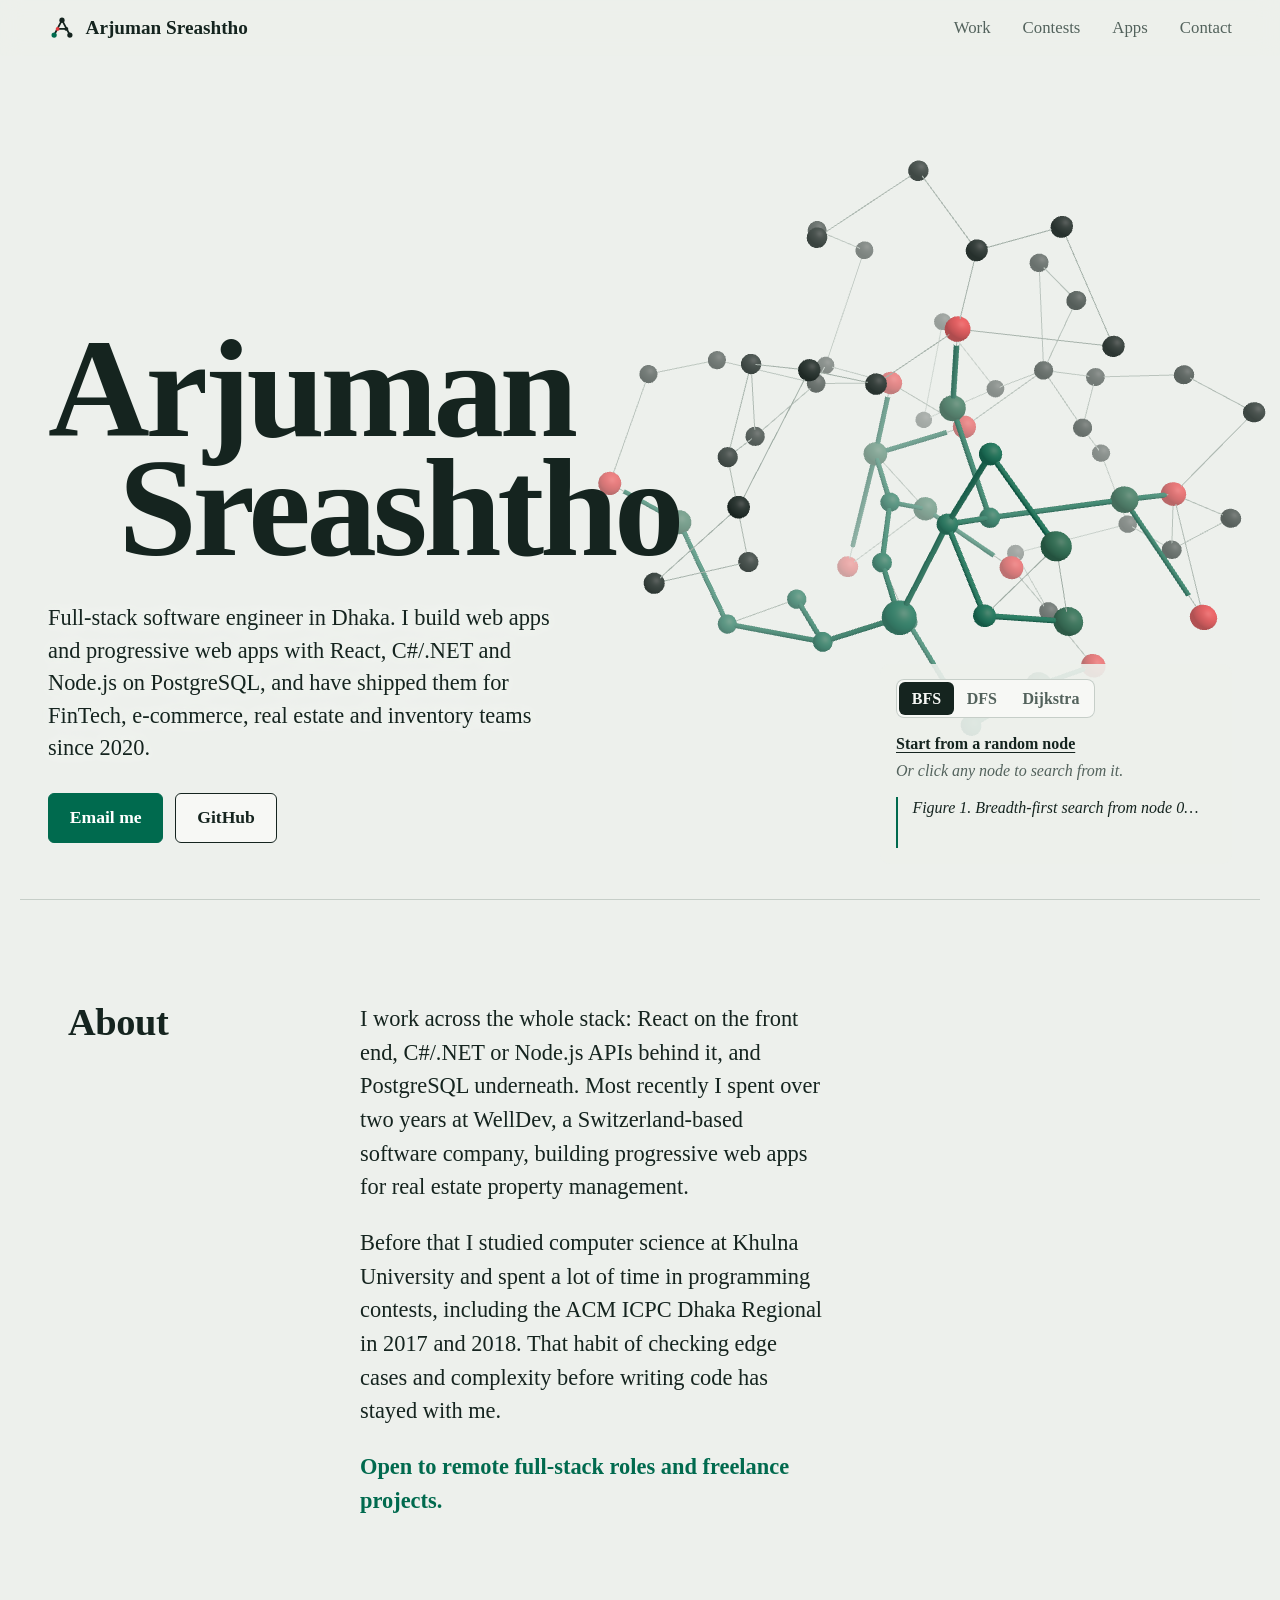
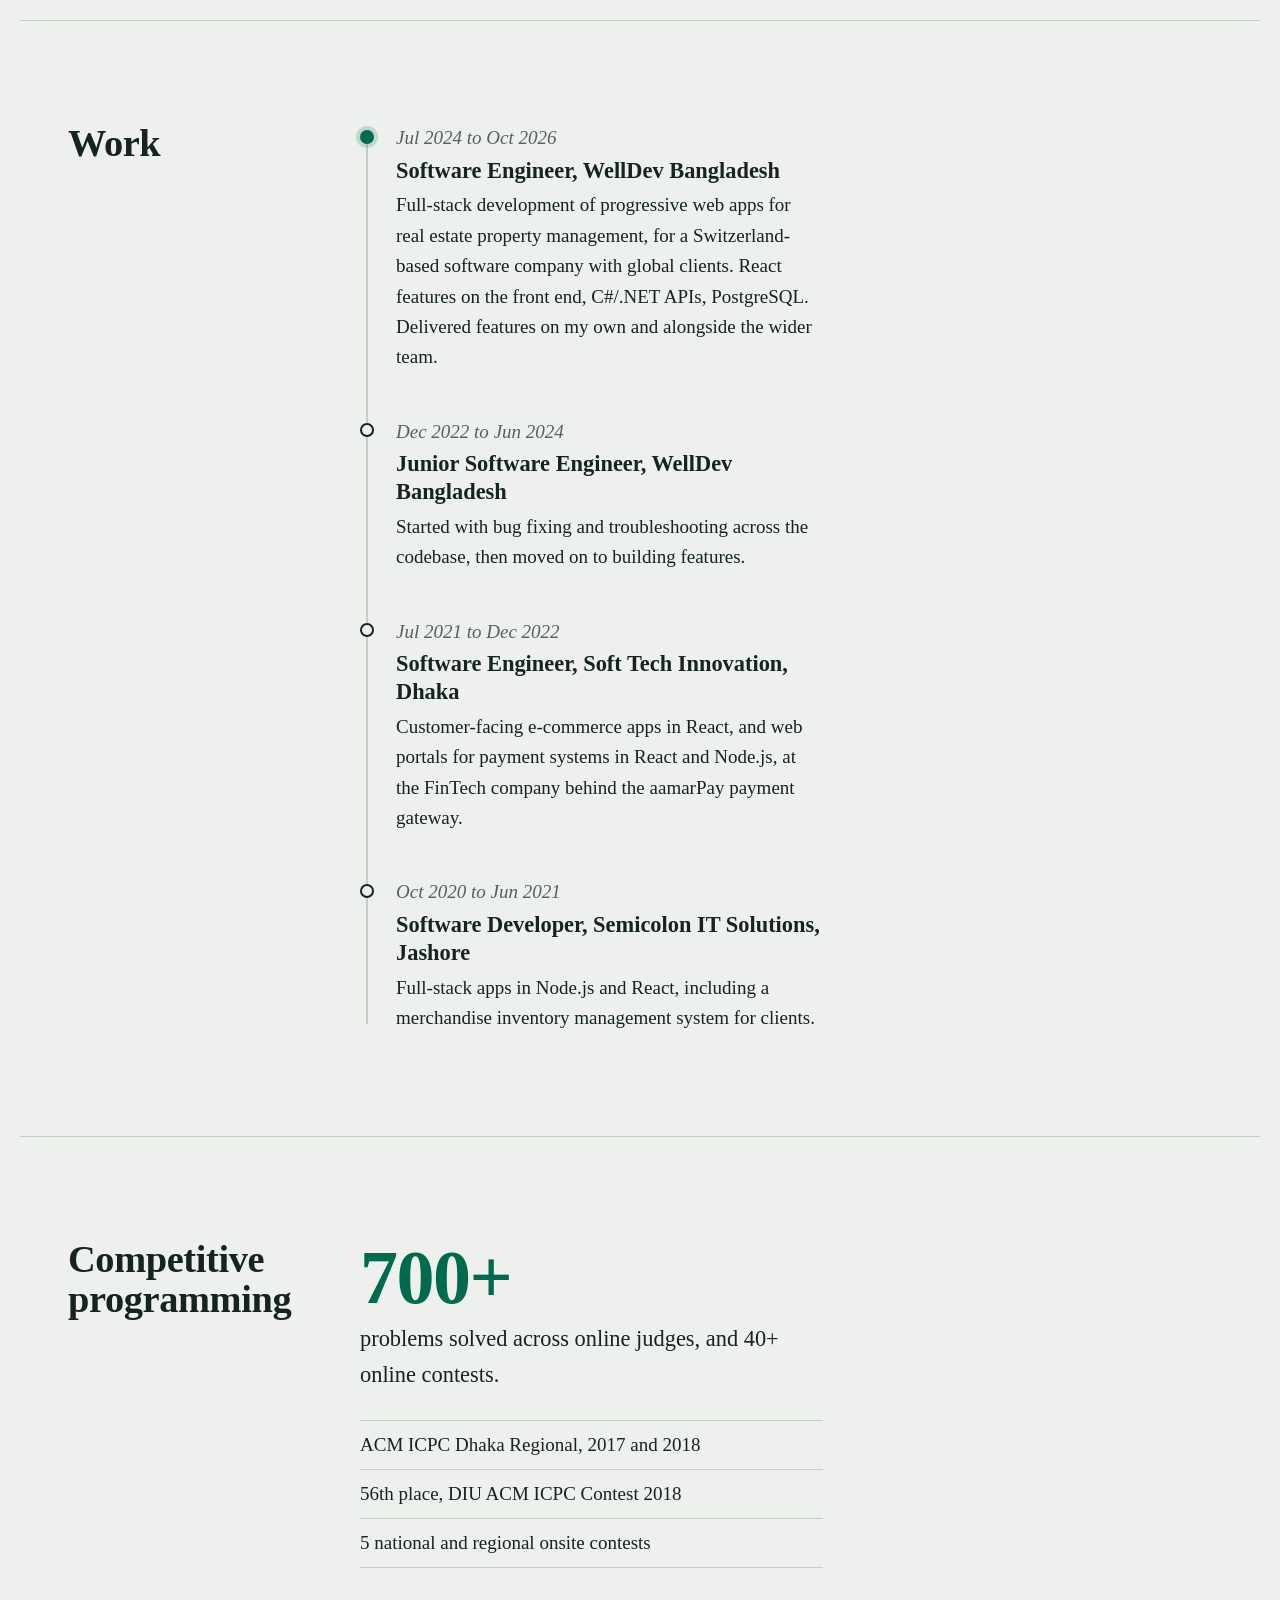
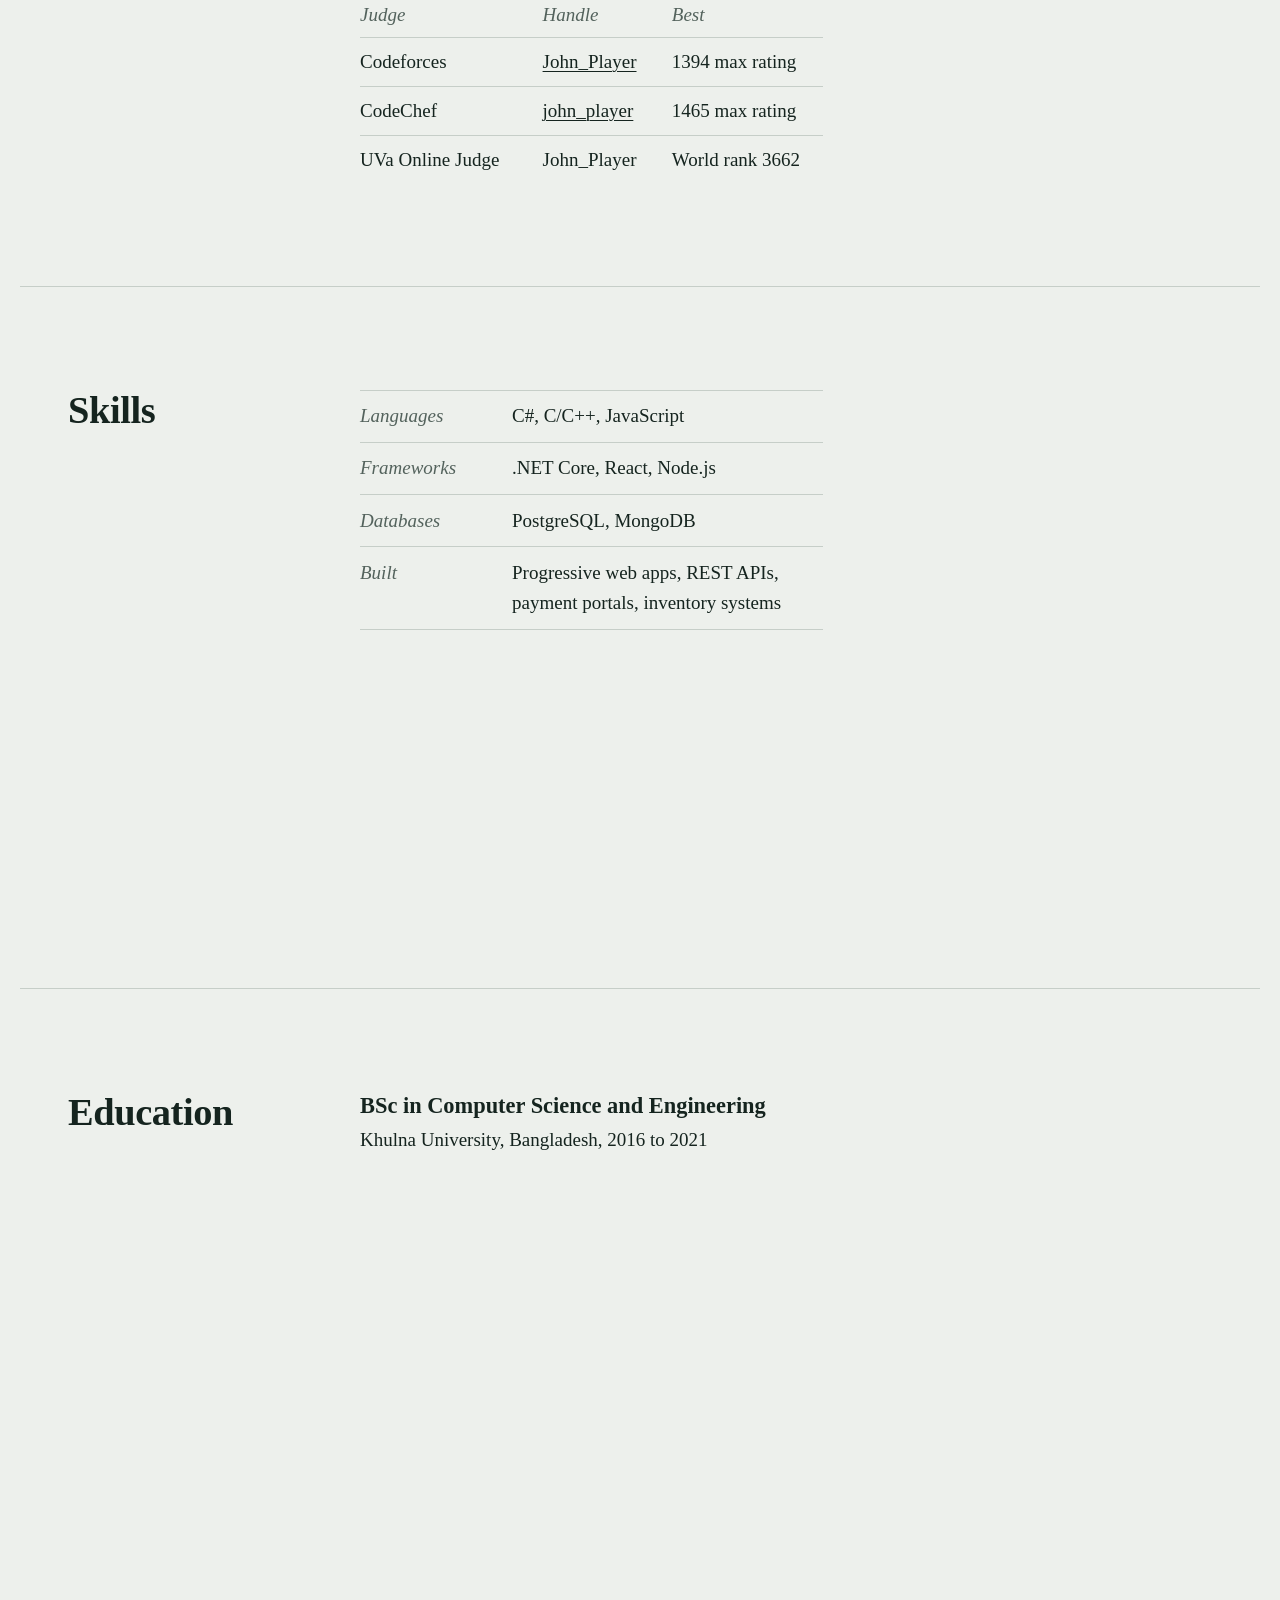
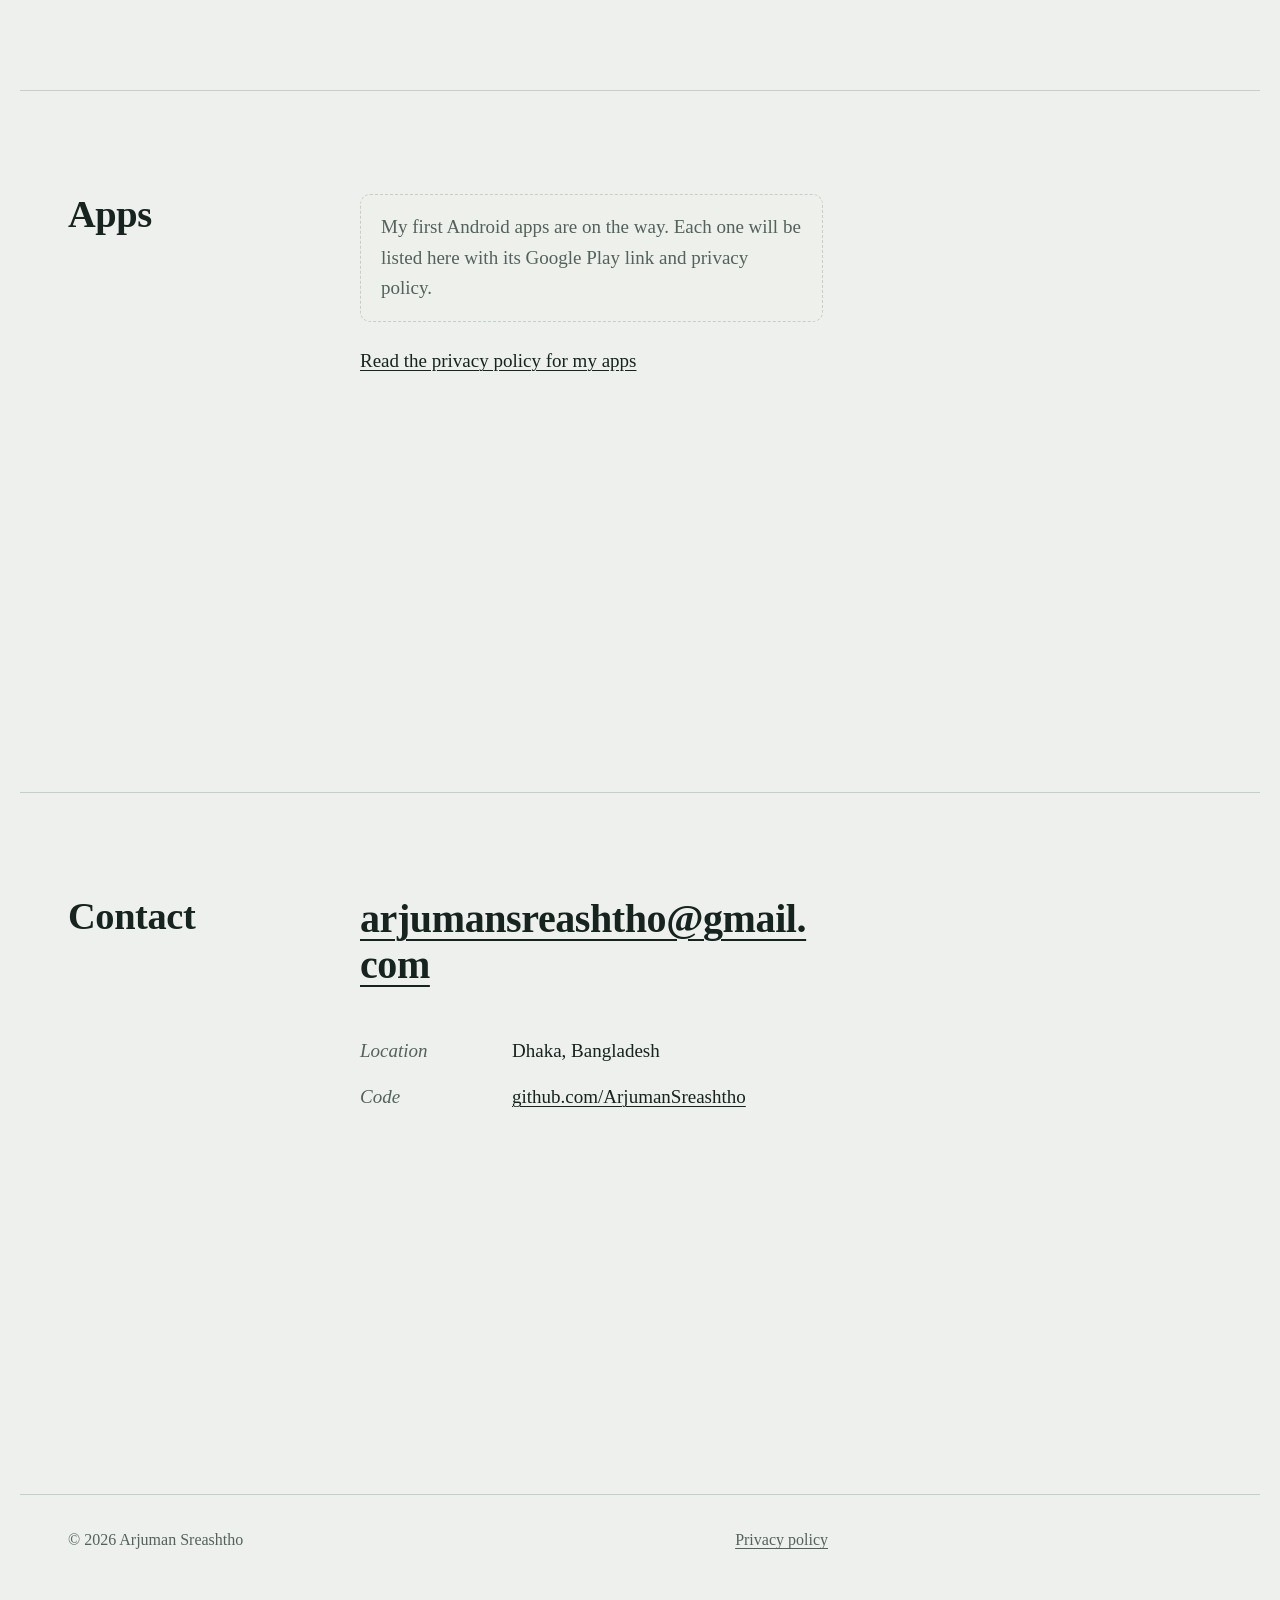
==== index.html @ b73fe661 "Add portfolio site" ====
<!doctype html>
<html lang="en">
<head>
  <meta charset="utf-8">
  <meta name="viewport" content="width=device-width, initial-scale=1">
  <title>Arjuman Sreashtho — Full-stack software engineer</title>
  <meta name="description" content="Arjuman Sreashtho is a full-stack software engineer in Dhaka, Bangladesh, building web apps and PWAs with React, C#/.NET, Node.js and PostgreSQL.">
  <meta name="author" content="Arjuman Sreashtho">
  <link rel="canonical" href="https://arjumansreashtho.github.io/">
  <!-- Google Search Console: paste your verification tag on the next line (or verify with DNS instead) -->
  <!-- <meta name="google-site-verification" content="PASTE_CODE_HERE"> -->

  <meta property="og:type" content="profile">
  <meta property="og:title" content="Arjuman Sreashtho — Full-stack software engineer">
  <meta property="og:description" content="React, C#/.NET, Node.js and PostgreSQL. Six years of web apps across FinTech, e-commerce and real estate.">
  <meta property="og:url" content="https://arjumansreashtho.github.io/">
  <meta property="og:image" content="https://arjumansreashtho.github.io/og-image.png">
  <meta name="twitter:card" content="summary_large_image">
  <meta name="theme-color" content="#edf0ec">

  <link rel="icon" href="favicon.svg" type="image/svg+xml">
  <link rel="stylesheet" href="style.css">

  <script type="application/ld+json">
  {
    "@context": "https://schema.org",
    "@type": "Person",
    "name": "Arjuman Sreashtho",
    "jobTitle": "Full-stack software engineer",
    "email": "mailto:arjumansreashtho@gmail.com",
    "address": { "@type": "PostalAddress", "addressLocality": "Dhaka", "addressCountry": "BD" },
    "alumniOf": "Khulna University",
    "url": "https://arjumansreashtho.github.io/",
    "sameAs": [
      "https://github.com/ArjumanSreashtho",
      "https://codeforces.com/profile/John_Player",
      "https://www.codechef.com/users/john_player"
    ]
  }
  </script>
</head>
<body data-figure="graph">
  <div class="stage" id="stage" aria-hidden="true"></div>
  <a class="skip" href="#main">Skip to content</a>

  <header class="nav">
    <a class="nav-mark" href="index.html" aria-label="Arjuman Sreashtho, home">
      <svg viewBox="0 0 32 32" width="28" height="28" aria-hidden="true"><use href="#mark"/></svg>
      <span>Arjuman Sreashtho</span>
    </a>
    <nav aria-label="Sections">
      <a href="#work">Work</a>
      <a href="#contests">Contests</a>
      <a href="#apps">Apps</a>
      <a href="#contact">Contact</a>
    </nav>
  </header>

  <main id="main">
    <section class="hero" aria-labelledby="name" data-figure="graph">
      <div class="hero-space" aria-hidden="true"></div>

      <div class="hero-text">
        <h1 id="name"><span>Arjuman</span> <span>Sreashtho</span></h1>
        <p class="lede">Full-stack software engineer in Dhaka. I build web apps and progressive web apps with React, C#/.NET and Node.js on PostgreSQL, and have shipped them for FinTech, e-commerce, real estate and inventory teams since 2020.</p>
        <p class="actions">
          <a class="btn btn-solid" href="mailto:arjumansreashtho@gmail.com">Email me</a>
          <a class="btn" href="https://github.com/ArjumanSreashtho" rel="me noopener" target="_blank">GitHub</a>
        </p>
      </div>

      <div class="graph-panel">
        <fieldset class="algo">
          <legend class="sr-only">Search algorithm</legend>
          <label><input type="radio" name="algo" value="bfs" checked><span>BFS</span></label>
          <label><input type="radio" name="algo" value="dfs"><span>DFS</span></label>
          <label><input type="radio" name="algo" value="dijkstra"><span>Dijkstra</span></label>
        </fieldset>
        <button type="button" class="link-btn" id="graph-random">Start from a random node</button>
        <p class="graph-hint">Or click any node to search from it.</p>
        <p class="graph-status" id="graph-status" aria-live="polite"></p>
      </div>
    </section>

    <section class="block" id="about" aria-labelledby="about-h" data-figure="stack">
      <h2 id="about-h">About</h2>
      <div class="block-body prose">
        <p>I work across the whole stack: React on the front end, C#/.NET or Node.js APIs behind it, and PostgreSQL underneath. Most recently I spent over two years at WellDev, a Switzerland-based software company, building progressive web apps for real estate property management.</p>
        <p>Before that I studied computer science at Khulna University and spent a lot of time in programming contests, including the ACM ICPC Dhaka Regional in 2017 and 2018. That habit of checking edge cases and complexity before writing code has stayed with me.</p>
        <p class="open">Open to remote full-stack roles and freelance projects.</p>
      </div>
    </section>

    <section class="block" id="work" aria-labelledby="work-h" data-figure="helix">
      <h2 id="work-h">Work</h2>
      <ol class="block-body timeline">
        <li class="current">
          <p class="when"><time datetime="2024-07">Jul 2024</time> to <time datetime="2026-10">Oct 2026</time></p>
          <h3>Software Engineer, WellDev Bangladesh</h3>
          <p>Full-stack development of progressive web apps for real estate property management, for a Switzerland-based software company with global clients. React features on the front end, C#/.NET APIs, PostgreSQL. Delivered features on my own and alongside the wider team.</p>
        </li>
        <li>
          <p class="when"><time datetime="2022-12">Dec 2022</time> to <time datetime="2024-06">Jun 2024</time></p>
          <h3>Junior Software Engineer, WellDev Bangladesh</h3>
          <p>Started with bug fixing and troubleshooting across the codebase, then moved on to building features.</p>
        </li>
        <li>
          <p class="when"><time datetime="2021-07">Jul 2021</time> to <time datetime="2022-12">Dec 2022</time></p>
          <h3>Software Engineer, Soft Tech Innovation, Dhaka</h3>
          <p>Customer-facing e-commerce apps in React, and web portals for payment systems in React and Node.js, at the FinTech company behind the aamarPay payment gateway.</p>
        </li>
        <li>
          <p class="when"><time datetime="2020-10">Oct 2020</time> to <time datetime="2021-06">Jun 2021</time></p>
          <h3>Software Developer, Semicolon IT Solutions, Jashore</h3>
          <p>Full-stack apps in Node.js and React, including a merchandise inventory management system for clients.</p>
        </li>
      </ol>
    </section>

    <section class="block" id="contests" aria-labelledby="contests-h" data-figure="sphere">
      <h2 id="contests-h">Competitive programming</h2>
      <div class="block-body">
        <p class="big-line"><strong data-count>700+</strong> problems solved across online judges, and 40+ online contests.</p>
        <ul class="facts">
          <li>ACM ICPC Dhaka Regional, 2017 and 2018</li>
          <li>56th place, DIU ACM ICPC Contest 2018</li>
          <li>5 national and regional onsite contests</li>
        </ul>
        <table class="judges">
          <caption class="sr-only">Online judge profiles</caption>
          <thead><tr><th scope="col">Judge</th><th scope="col">Handle</th><th scope="col">Best</th></tr></thead>
          <tbody>
            <tr><td>Codeforces</td><td><a href="https://codeforces.com/profile/John_Player" target="_blank" rel="noopener">John_Player</a></td><td>1394 max rating</td></tr>
            <tr><td>CodeChef</td><td><a href="https://www.codechef.com/users/john_player" target="_blank" rel="noopener">john_player</a></td><td>1465 max rating</td></tr>
            <tr><td>UVa Online Judge</td><td>John_Player</td><td>World rank 3662</td></tr>
          </tbody>
        </table>
      </div>
    </section>

    <section class="block" id="skills" aria-labelledby="skills-h" data-figure="clusters">
      <h2 id="skills-h">Skills</h2>
      <dl class="block-body skills">
        <div><dt>Languages</dt><dd>C#, C/C++, JavaScript</dd></div>
        <div><dt>Frameworks</dt><dd>.NET Core, React, Node.js</dd></div>
        <div><dt>Databases</dt><dd>PostgreSQL, MongoDB</dd></div>
        <div><dt>Built</dt><dd>Progressive web apps, REST APIs, payment portals, inventory systems</dd></div>
      </dl>
    </section>

    <section class="block" id="education" aria-labelledby="education-h" data-figure="tree">
      <h2 id="education-h">Education</h2>
      <div class="block-body">
        <h3>BSc in Computer Science and Engineering</h3>
        <p>Khulna University, Bangladesh, 2016 to 2021</p>
      </div>
    </section>

    <section class="block" id="apps" aria-labelledby="apps-h" data-figure="graph">
      <h2 id="apps-h">Apps</h2>
      <div class="block-body">
        <ul class="apps">
          <!--
            Add one <li> per published app. Copy this block, fill it in, and remove the "empty" item below.
          <li class="app">
            <img src="assets/img/my-app-icon.png" alt="" width="64" height="64">
            <div>
              <h3>App name</h3>
              <p>One sentence about what the app does.</p>
              <p class="app-links">
                <a href="https://play.google.com/store/apps/details?id=com.example.app">Get it on Google Play</a>
                <a href="privacy.html">Privacy policy</a>
              </p>
            </div>
          </li>
          -->
          <li class="app-empty">
            <p>My first Android apps are on the way. Each one will be listed here with its Google Play link and privacy policy.</p>
          </li>
        </ul>
        <p><a href="privacy.html">Read the privacy policy for my apps</a></p>
      </div>
    </section>

    <section class="block contact" id="contact" aria-labelledby="contact-h" data-figure="graph">
      <h2 id="contact-h">Contact</h2>
      <div class="block-body">
        <p class="contact-mail"><a href="mailto:arjumansreashtho@gmail.com">arjumansreashtho@gmail.com</a></p>
        <dl class="contact-list">
          <div><dt>Location</dt><dd>Dhaka, Bangladesh</dd></div>
          <div><dt>Code</dt><dd><a href="https://github.com/ArjumanSreashtho" rel="me noopener" target="_blank">github.com/ArjumanSreashtho</a></dd></div>
        </dl>
      </div>
    </section>
  </main>

  <footer class="foot">
    <p>&copy; 2026 Arjuman Sreashtho</p>
    <p><a href="privacy.html">Privacy policy</a></p>
  </footer>

  <svg width="0" height="0" style="position:absolute" aria-hidden="true">
    <symbol id="mark" viewBox="0 0 32 32">
      <path d="M7 24 L16 7 L25 24 M11 17 H21" fill="none" stroke="currentColor" stroke-width="2"/>
      <circle cx="7" cy="24" r="3" fill="#006a4e"/><circle cx="16" cy="7" r="3" fill="currentColor"/>
      <circle cx="25" cy="24" r="3" fill="currentColor"/><circle cx="11" cy="17" r="2.2" fill="#e03a3e"/>
      <circle cx="21" cy="17" r="2.2" fill="currentColor"/>
    </symbol>
  </svg>
  <script type="module" src="graph.js"></script>
</body>
</html>
---- style.css ----
/* Times New Roman where it's installed (Windows, macOS, iOS);
   Tinos, its metric-compatible twin, everywhere else (Android, Linux). */
@font-face { font-family: "Times Web"; font-weight: 400; font-style: normal; font-display: swap;
  src: local("Times New Roman"), local("TimesNewRomanPSMT"), url("tinos-latin-400-normal.woff2") format("woff2"); }
@font-face { font-family: "Times Web"; font-weight: 400; font-style: italic; font-display: swap;
  src: local("Times New Roman Italic"), local("TimesNewRomanPS-ItalicMT"), url("tinos-latin-400-italic.woff2") format("woff2"); }
@font-face { font-family: "Times Web"; font-weight: 700; font-style: normal; font-display: swap;
  src: local("Times New Roman Bold"), local("TimesNewRomanPS-BoldMT"), url("tinos-latin-700-normal.woff2") format("woff2"); }
@font-face { font-family: "Times Web"; font-weight: 700; font-style: italic; font-display: swap;
  src: local("Times New Roman Bold Italic"), local("TimesNewRomanPS-BoldItalicMT"), url("tinos-latin-700-italic.woff2") format("woff2"); }

:root {
  --fog: #edf0ec;
  --paper: #f7f8f5;
  --ink: #15241f;
  --muted: #53625c;
  --line: #c6cec8;
  --green: #006a4e;
  --red: #e03a3e;

  --serif: "Times New Roman", "Times Web", Times, "Liberation Serif", serif;
  --step--1: 1rem;
  --step-0: 1.1875rem;
  --step-1: 1.4rem;
  --step-2: clamp(1.9rem, 3vw, 2.4rem);
  --step-3: clamp(3rem, 6vw, 4.75rem);
  --gutter: clamp(1.25rem, 4vw, 3rem);
  --max: 1240px;
}

*, *::before, *::after { box-sizing: border-box; }
html { scroll-behavior: smooth; -webkit-text-size-adjust: 100%; }
@media (prefers-reduced-motion: reduce) { html { scroll-behavior: auto; } }

body {
  margin: 0;
  background: var(--fog);
  color: var(--ink);
  font-family: var(--serif);
  font-size: var(--step-0);
  line-height: 1.6;
  font-kerning: normal;
  font-variant-ligatures: common-ligatures;
  text-rendering: optimizeLegibility;
  -webkit-font-smoothing: antialiased;
}
body.over-node { cursor: pointer; }

h1, h2, h3 { margin: 0; font-weight: 700; }
p { margin: 0 0 1em; }
a { color: inherit; text-decoration-thickness: 1px; text-underline-offset: 0.18em; }
a:hover { color: var(--green); }
:focus-visible { outline: 2px solid var(--green); outline-offset: 3px; border-radius: 2px; }

.sr-only {
  position: absolute; width: 1px; height: 1px; padding: 0; margin: -1px;
  overflow: hidden; clip: rect(0 0 0 0); white-space: nowrap; border: 0;
}
.skip {
  position: absolute; left: 1rem; top: -3rem; z-index: 20;
  background: var(--ink); color: var(--paper); padding: 0.5rem 0.9rem; border-radius: 6px;
}
.skip:focus { top: 1rem; }

/* ---------- the 3D stage behind everything ---------- */
.stage { position: fixed; inset: 0; z-index: 0; pointer-events: none; }
.stage canvas { display: block; width: 100%; height: 100%; }
.stage-labels { position: absolute; inset: 0; opacity: var(--label-opacity, 1); }
.stage-label {
  position: absolute; left: 0; top: 0;
  font-style: italic; font-size: 1.1rem; white-space: nowrap;
  padding: 0.1rem 0.55rem; border-radius: 4px;
  background: color-mix(in srgb, var(--fog) 86%, transparent);
  opacity: 0; will-change: transform, opacity;
}
.stage-label.big {
  font-style: normal; font-weight: 700; font-size: clamp(3rem, 5vw, 4.5rem);
  letter-spacing: -0.02em; color: var(--green); background: none; padding: 0;
}
.no-webgl .stage, .no-webgl .hero-space, .no-webgl .algo, .no-webgl .graph-hint, .no-webgl #graph-random { display: none; }

main, .foot, .nav { position: relative; z-index: 1; }

/* ---------- nav ---------- */
.nav {
  position: sticky; top: 0; z-index: 10;
  display: flex; align-items: center; justify-content: space-between; gap: 1rem;
  padding: 0.8rem var(--gutter);
  background: color-mix(in srgb, var(--fog) 80%, transparent);
  backdrop-filter: blur(10px);
  -webkit-backdrop-filter: blur(10px);
}
.nav-mark { display: inline-flex; align-items: center; gap: 0.6rem; text-decoration: none; font-weight: 700; font-size: 1.2rem; }
.nav nav { display: flex; gap: clamp(0.9rem, 2.5vw, 2rem); }
.nav nav a { text-decoration: none; color: var(--muted); font-size: 1.05rem; }
.nav nav a:hover { color: var(--ink); }

/* ---------- hero ---------- */
.hero {
  min-height: calc(100svh - 3.6rem);
  max-height: 1000px;
  padding: 0 var(--gutter) clamp(2rem, 5vw, 3.5rem);
  display: flex; align-items: flex-end;
}
.hero-space { display: none; }
.hero-text { max-width: 48rem; pointer-events: none; }
.hero-text a { pointer-events: auto; }

h1 {
  font-size: clamp(4rem, 11vw, 10rem);
  line-height: 0.84;
  letter-spacing: -0.03em;
  margin-bottom: clamp(1.4rem, 3vw, 2.2rem);
}
h1 span { display: block; }
h1 span + span { padding-left: 0.5em; }

.lede {
  max-width: 33rem;
  font-size: var(--step-1);
  line-height: 1.45;
  text-shadow: 0 0 18px var(--fog), 0 0 6px var(--fog), 0 0 2px var(--fog);
}
.actions { display: flex; flex-wrap: wrap; gap: 0.75rem; margin: 1.75rem 0 0; }

.btn {
  display: inline-flex; align-items: center;
  padding: 0.6rem 1.3rem 0.65rem;
  border: 1.5px solid var(--ink);
  border-radius: 6px;
  font-size: 1.1rem; font-weight: 700;
  text-decoration: none;
  background: var(--paper);
  transition: background-color 0.15s, color 0.15s, border-color 0.15s;
}
.btn:hover { background: var(--ink); color: var(--paper); }
.btn-solid { background: var(--green); border-color: var(--green); color: #fff; }
.btn-solid:hover { background: var(--ink); border-color: var(--ink); color: #fff; }

/* the figure caption + search controls */
.graph-panel {
  position: fixed; z-index: 5;
  right: var(--gutter); bottom: clamp(1.25rem, 3vw, 2.25rem);
  width: min(22rem, 30vw);
  padding: 0.9rem 1rem 1rem;
  border-radius: 10px;
  background: color-mix(in srgb, var(--fog) 90%, transparent);
  font-size: var(--step--1);
  color: var(--muted);
}
.algo {
  display: inline-flex; margin: 0 0 0.8rem; padding: 3px; border: 0;
  background: var(--paper); border-radius: 8px; box-shadow: inset 0 0 0 1px var(--line);
}
.algo label { position: relative; cursor: pointer; }
.algo input { position: absolute; opacity: 0; inset: 0; cursor: pointer; }
.algo span { display: block; padding: 0.25rem 0.8rem; border-radius: 6px; font-weight: 700; color: var(--muted); }
.algo input:checked + span { background: var(--ink); color: var(--paper); }
.algo input:focus-visible + span { outline: 2px solid var(--green); outline-offset: 1px; }

.link-btn {
  font: inherit; font-weight: 700; color: var(--ink);
  background: none; border: 0; padding: 0; cursor: pointer;
  text-decoration: underline; text-decoration-thickness: 1px; text-underline-offset: 0.18em;
}
.link-btn:hover { color: var(--green); }
.graph-hint { margin: 0.1rem 0 0.8rem; font-style: italic; }
.graph-status {
  margin: 0; min-height: 3.2em; color: var(--ink); font-style: italic; line-height: 1.4;
  padding-left: 0.9rem; border-left: 2px solid var(--green);
}
body:not([data-figure="graph"]) .graph-panel .algo,
body:not([data-figure="graph"]) .graph-panel #graph-random,
body:not([data-figure="graph"]) .graph-panel .graph-hint { display: none; }

/* ---------- sections: text on the left, figure on the right ---------- */
.block {
  display: grid;
  grid-template-columns: repeat(12, minmax(0, 1fr));
  column-gap: 1.5rem;
  max-width: var(--max);
  margin: 0 auto;
  padding: clamp(3.5rem, 8vw, 6.5rem) var(--gutter);
}
.block + .block, .hero + .block { border-top: 1px solid var(--line); }
.block > h2 {
  grid-column: 1 / span 3;
  align-self: start;
  position: sticky; top: 5rem;
  font-size: var(--step-2);
  line-height: 1.05;
  letter-spacing: -0.01em;
  padding-right: 1rem;
}
.block-body { grid-column: 4 / span 5; margin: 0; padding: 0; }
.block-body > :last-child { margin-bottom: 0; }
.prose p { font-size: var(--step-1); line-height: 1.5; }
.open { color: var(--green); font-weight: 700; }
h3 { font-size: var(--step-1); line-height: 1.25; margin-bottom: 0.35rem; }

.timeline { list-style: none; position: relative; }
.timeline::before { content: ""; position: absolute; left: 6px; top: 0.6rem; bottom: 0.6rem; width: 2px; background: var(--line); }
.timeline li { position: relative; padding-left: 2.25rem; padding-bottom: 2.75rem; }
.timeline li:last-child { padding-bottom: 0; }
.timeline li::before {
  content: ""; position: absolute; left: 0; top: 0.4rem;
  width: 14px; height: 14px; border-radius: 50%;
  background: var(--fog); box-shadow: inset 0 0 0 2px var(--ink);
}
.timeline li.current::before { background: var(--green); box-shadow: 0 0 0 4px color-mix(in srgb, var(--green) 18%, transparent); }
.when { font-style: italic; color: var(--muted); margin-bottom: 0.2rem; font-variant-numeric: lining-nums; }
.timeline li > p:last-child { margin: 0; }

.big-line { font-size: var(--step-1); max-width: 28rem; }
.big-line strong {
  display: block; font-size: var(--step-3); line-height: 1; letter-spacing: -0.02em;
  color: var(--green); margin-bottom: 0.35rem; font-variant-numeric: lining-nums tabular-nums;
}
.facts { padding: 0; margin: 1.75rem 0 2rem; list-style: none; }
.facts li { padding: 0.55rem 0; border-bottom: 1px solid var(--line); }
.facts li:first-child { border-top: 1px solid var(--line); }

.judges { width: 100%; border-collapse: collapse; font-variant-numeric: lining-nums tabular-nums; }
.judges th { text-align: left; font-style: italic; font-weight: 400; color: var(--muted); padding: 0 1rem 0.4rem 0; }
.judges td { padding: 0.55rem 1rem 0.55rem 0; border-top: 1px solid var(--line); }
.judges td:last-child, .judges th:last-child { padding-right: 0; }

.skills div { display: grid; grid-template-columns: 8.5rem 1fr; gap: 1rem; padding: 0.65rem 0; border-bottom: 1px solid var(--line); }
.skills div:first-child { border-top: 1px solid var(--line); }
.skills dt { color: var(--muted); font-style: italic; }
.skills dd { margin: 0; }

.apps { list-style: none; padding: 0; margin: 0 0 1.5rem; display: grid; gap: 1rem; }
.app { display: flex; gap: 1rem; align-items: flex-start; padding: 1.1rem; background: var(--paper); border-radius: 10px; }
.app img { border-radius: 14px; flex: none; }
.app-links { display: flex; flex-wrap: wrap; gap: 1rem; margin: 0; font-weight: 700; }
.app-empty { padding: 1.1rem 1.25rem; border: 1.5px dashed var(--line); border-radius: 10px; color: var(--muted); background: color-mix(in srgb, var(--fog) 85%, transparent); }
.app-empty p { margin: 0; }

.contact-mail { font-size: clamp(1.5rem, 3.4vw, 2.5rem); font-weight: 700; letter-spacing: -0.01em; overflow-wrap: anywhere; line-height: 1.15; }
.contact-mail a { text-decoration-thickness: 2px; }
.contact-list div { display: grid; grid-template-columns: 8.5rem 1fr; gap: 1rem; padding: 0.5rem 0; }
.contact-list dt { color: var(--muted); font-style: italic; }
.contact-list dd { margin: 0; overflow-wrap: anywhere; }

.foot {
  display: flex; justify-content: space-between; gap: 1rem; flex-wrap: wrap;
  max-width: var(--max); margin: 0 auto;
  padding: 2rem var(--gutter) 3rem;
  border-top: 1px solid var(--line);
  font-size: var(--step--1); color: var(--muted);
}
.foot p { margin: 0; }

/* ---------- privacy page ---------- */
.doc { max-width: 42rem; margin: 0 auto; padding: clamp(2.5rem, 6vw, 4.5rem) var(--gutter) 4rem; }
.doc h1 { font-size: clamp(2.8rem, 8vw, 5rem); line-height: 0.95; }
.doc h2 { font-size: var(--step-1); margin: 2.25rem 0 0.5rem; }
.doc .updated { color: var(--muted); font-style: italic; }
.doc ul { padding-left: 1.2rem; }
.doc li { margin-bottom: 0.4rem; }

/* ---------- responsive ---------- */
@media (min-width: 961px) {
  /* give each figure room to be seen while you read its section */
  .block { min-height: 78svh; }
  .foot { padding-right: calc(var(--gutter) + 24rem); }
}
@media (max-width: 1180px) {
  .block-body { grid-column: 4 / span 6; }
}
@media (max-width: 960px) {
  .hero { flex-direction: column; align-items: stretch; justify-content: flex-end; min-height: 0; max-height: none; }
  .hero-space { display: block; height: 52svh; min-height: 300px; }
  .graph-panel { position: static; width: auto; max-width: 26rem; margin: 2rem 0 0; padding: 0; background: none; }
  .block > h2 { grid-column: 1 / -1; position: static; margin-bottom: 1.5rem; }
  .block-body { grid-column: 1 / -1; max-width: 40rem; }
}
@media (max-width: 640px) {
  .nav nav { gap: 0.9rem; }
  .nav-mark span { display: none; }
  .skills div, .contact-list div { grid-template-columns: 1fr; gap: 0.1rem; }
}
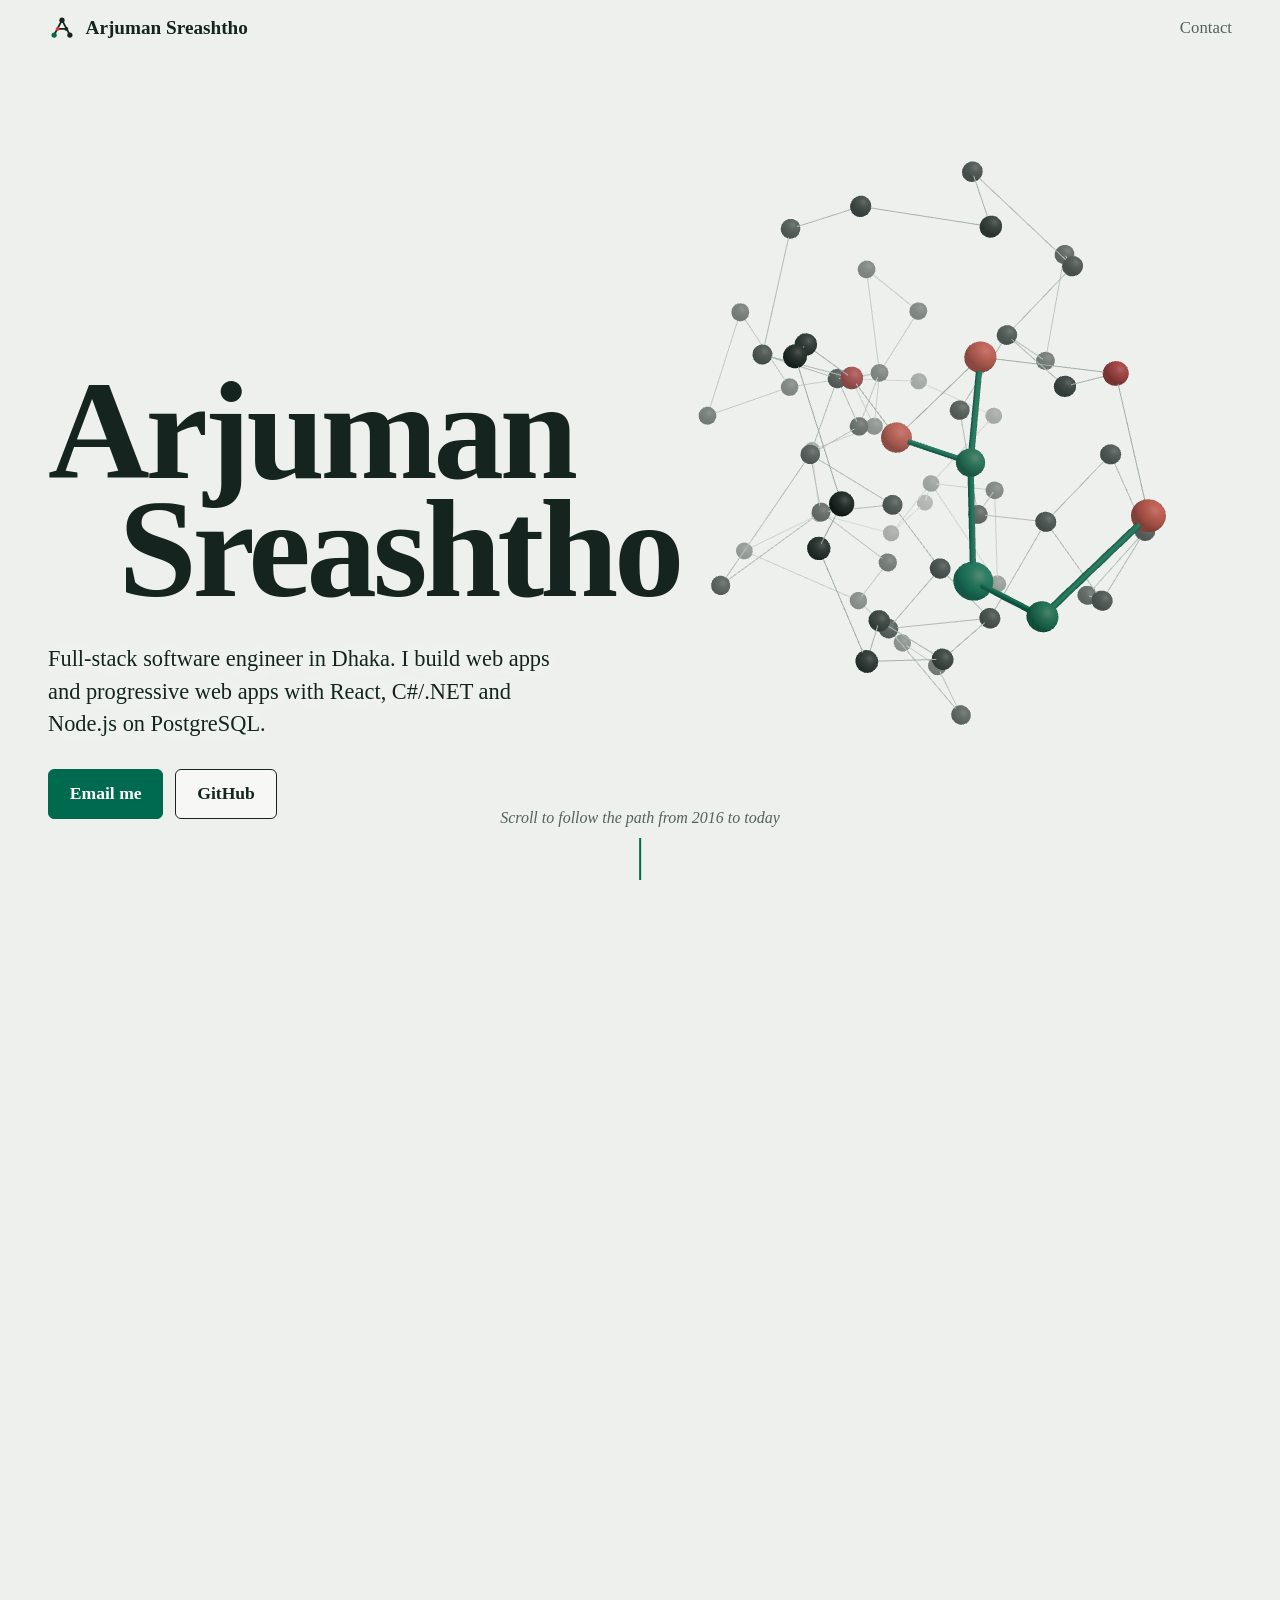
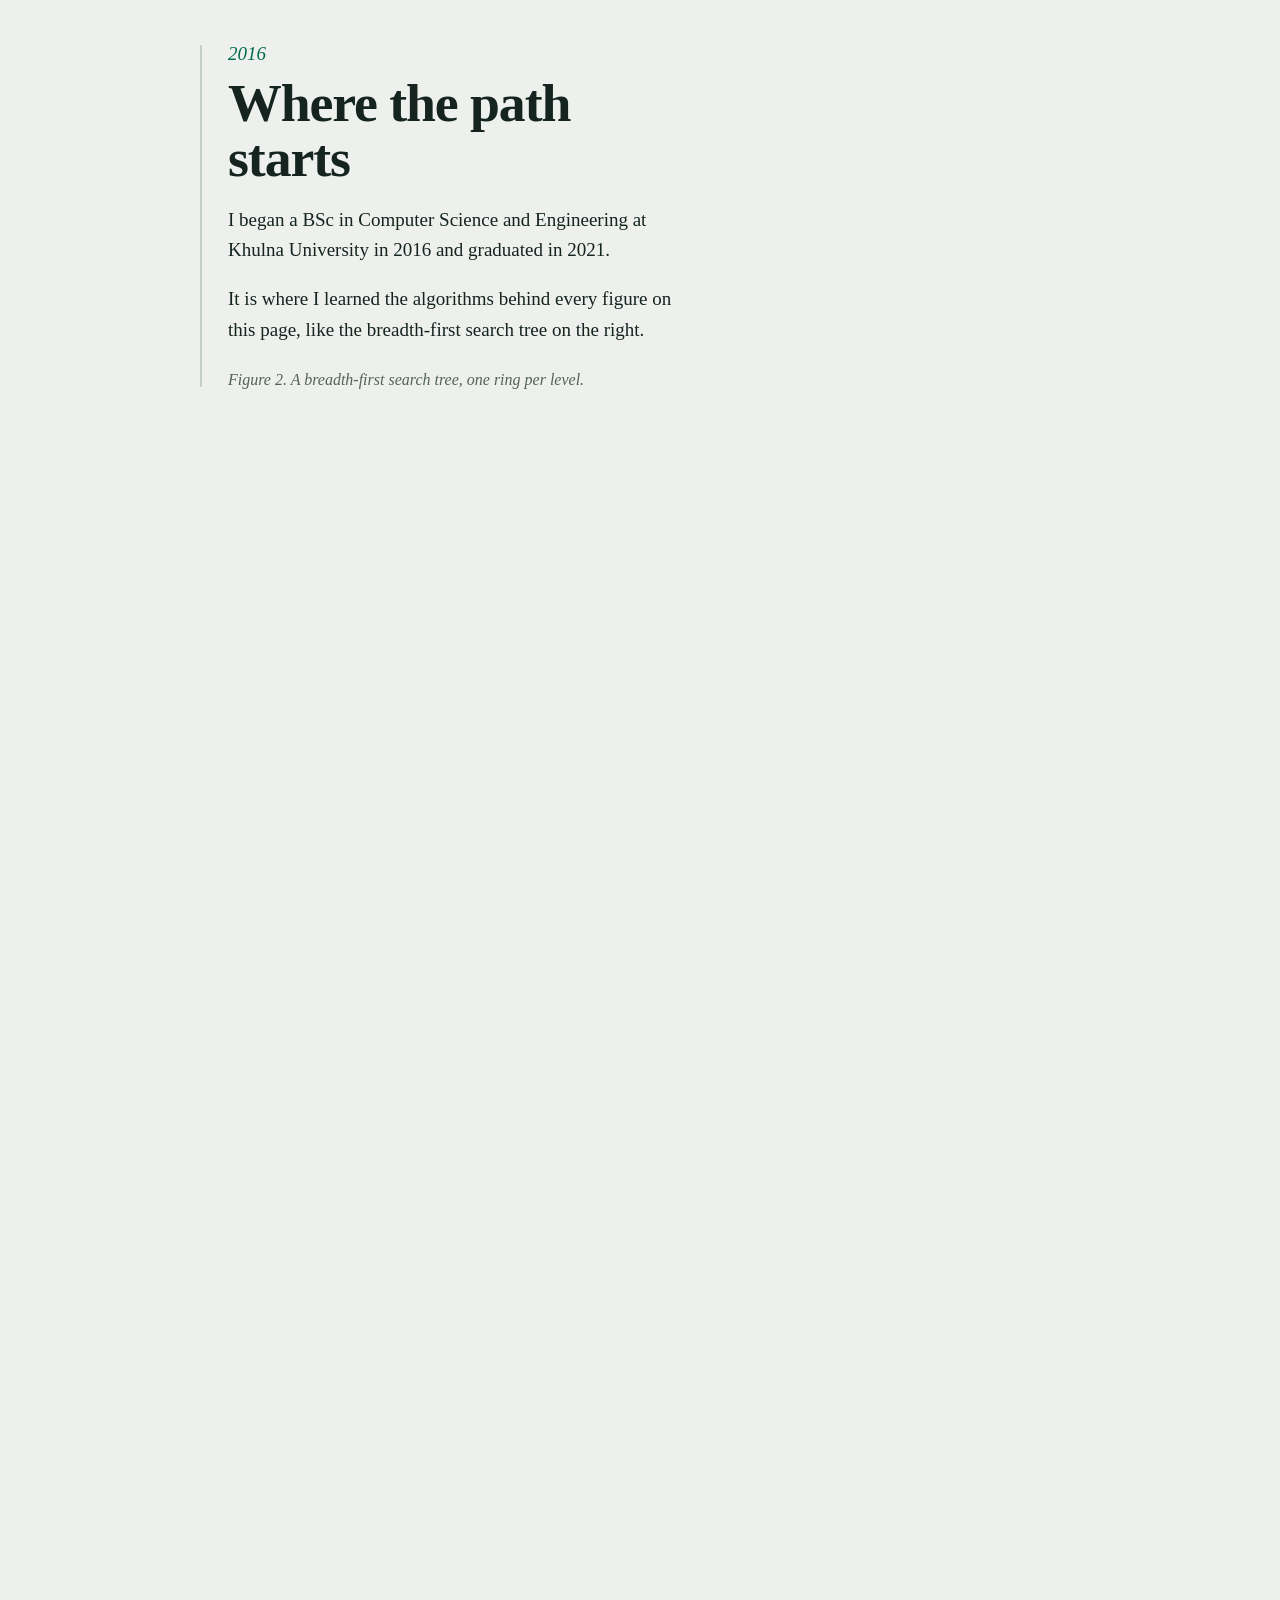
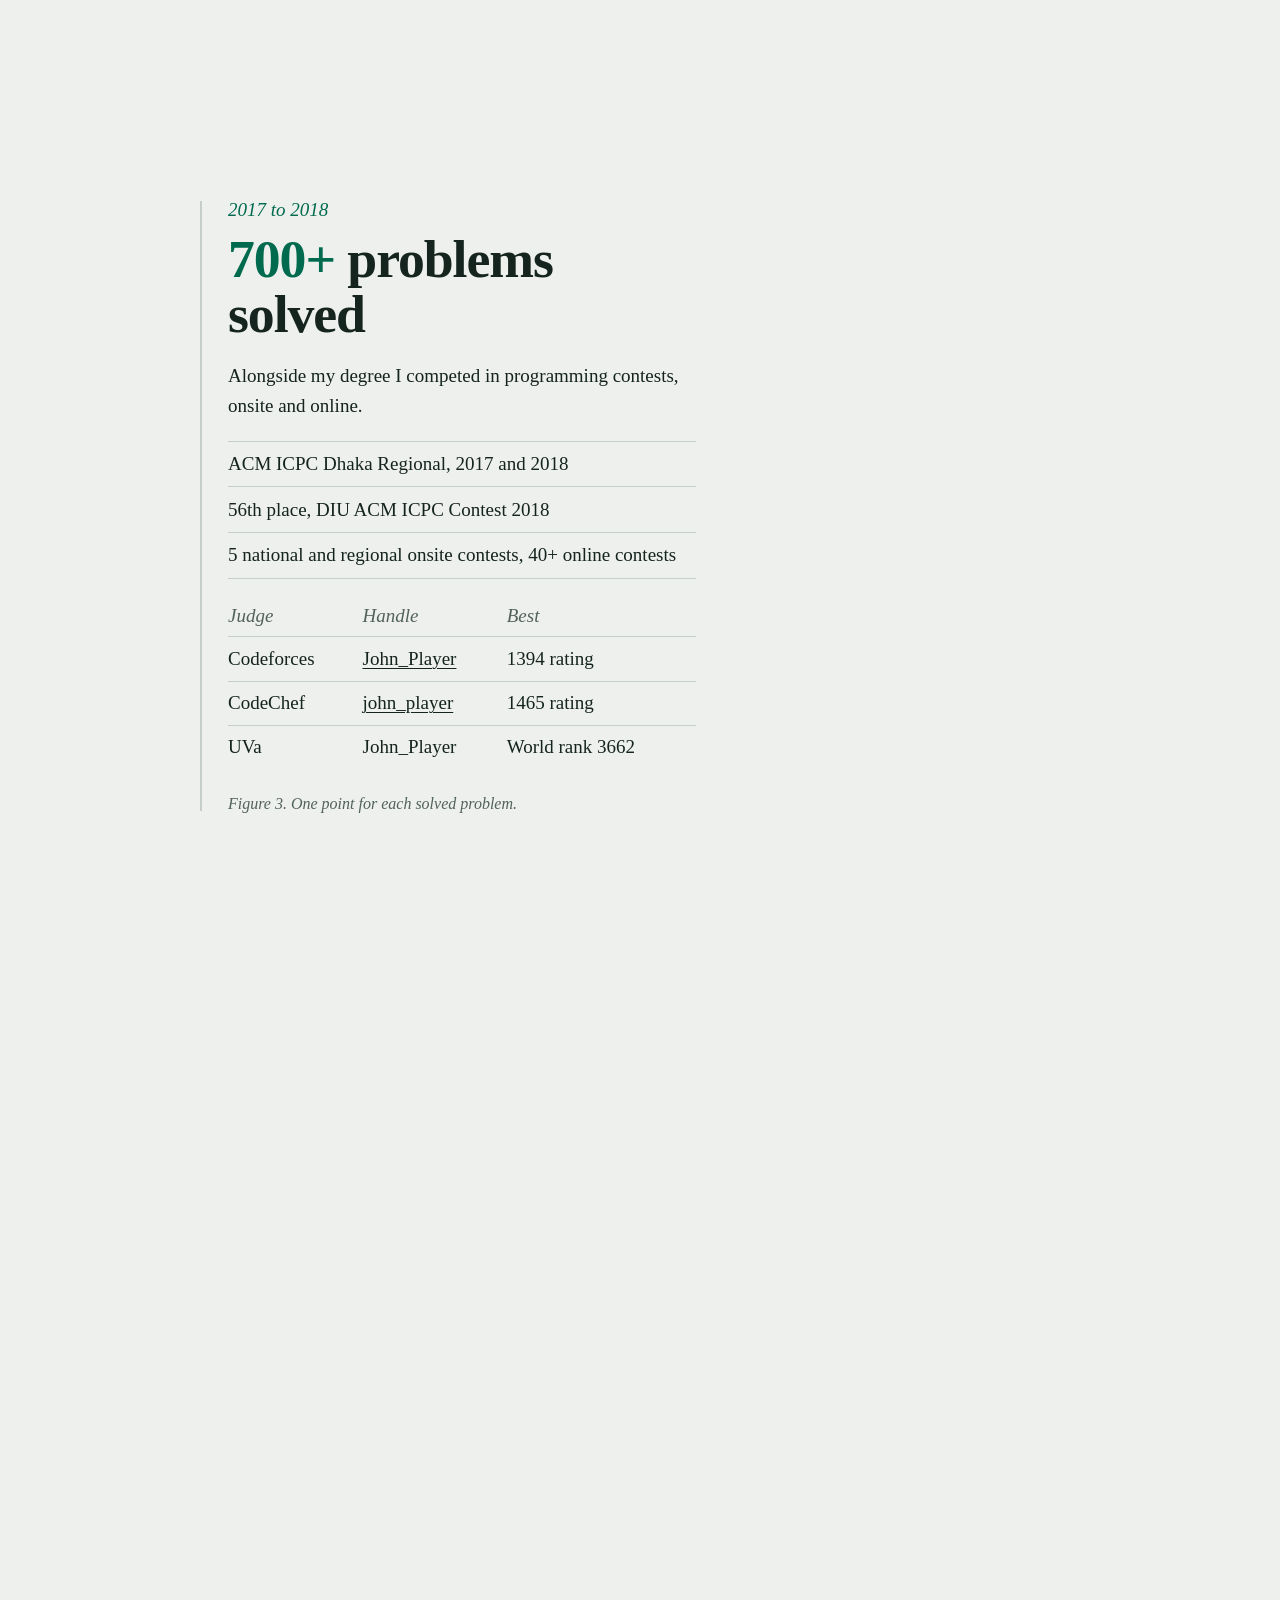
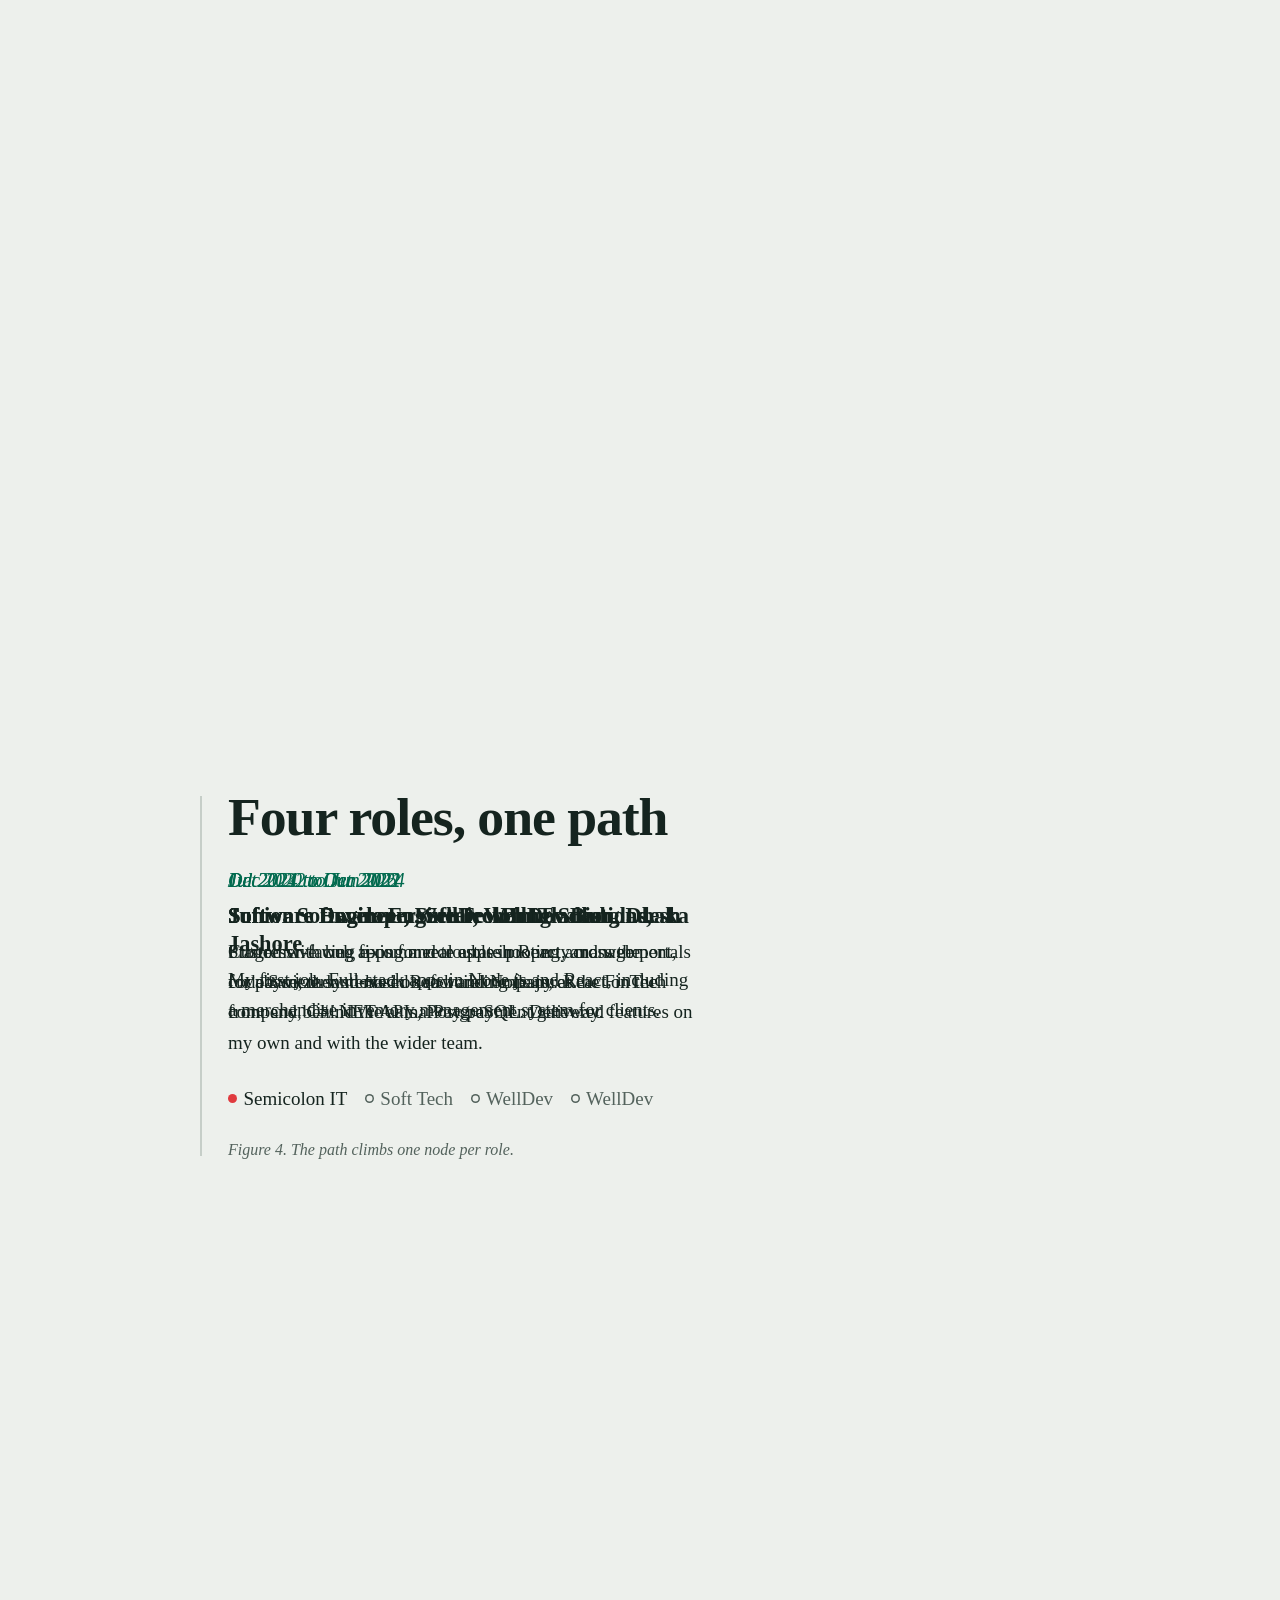
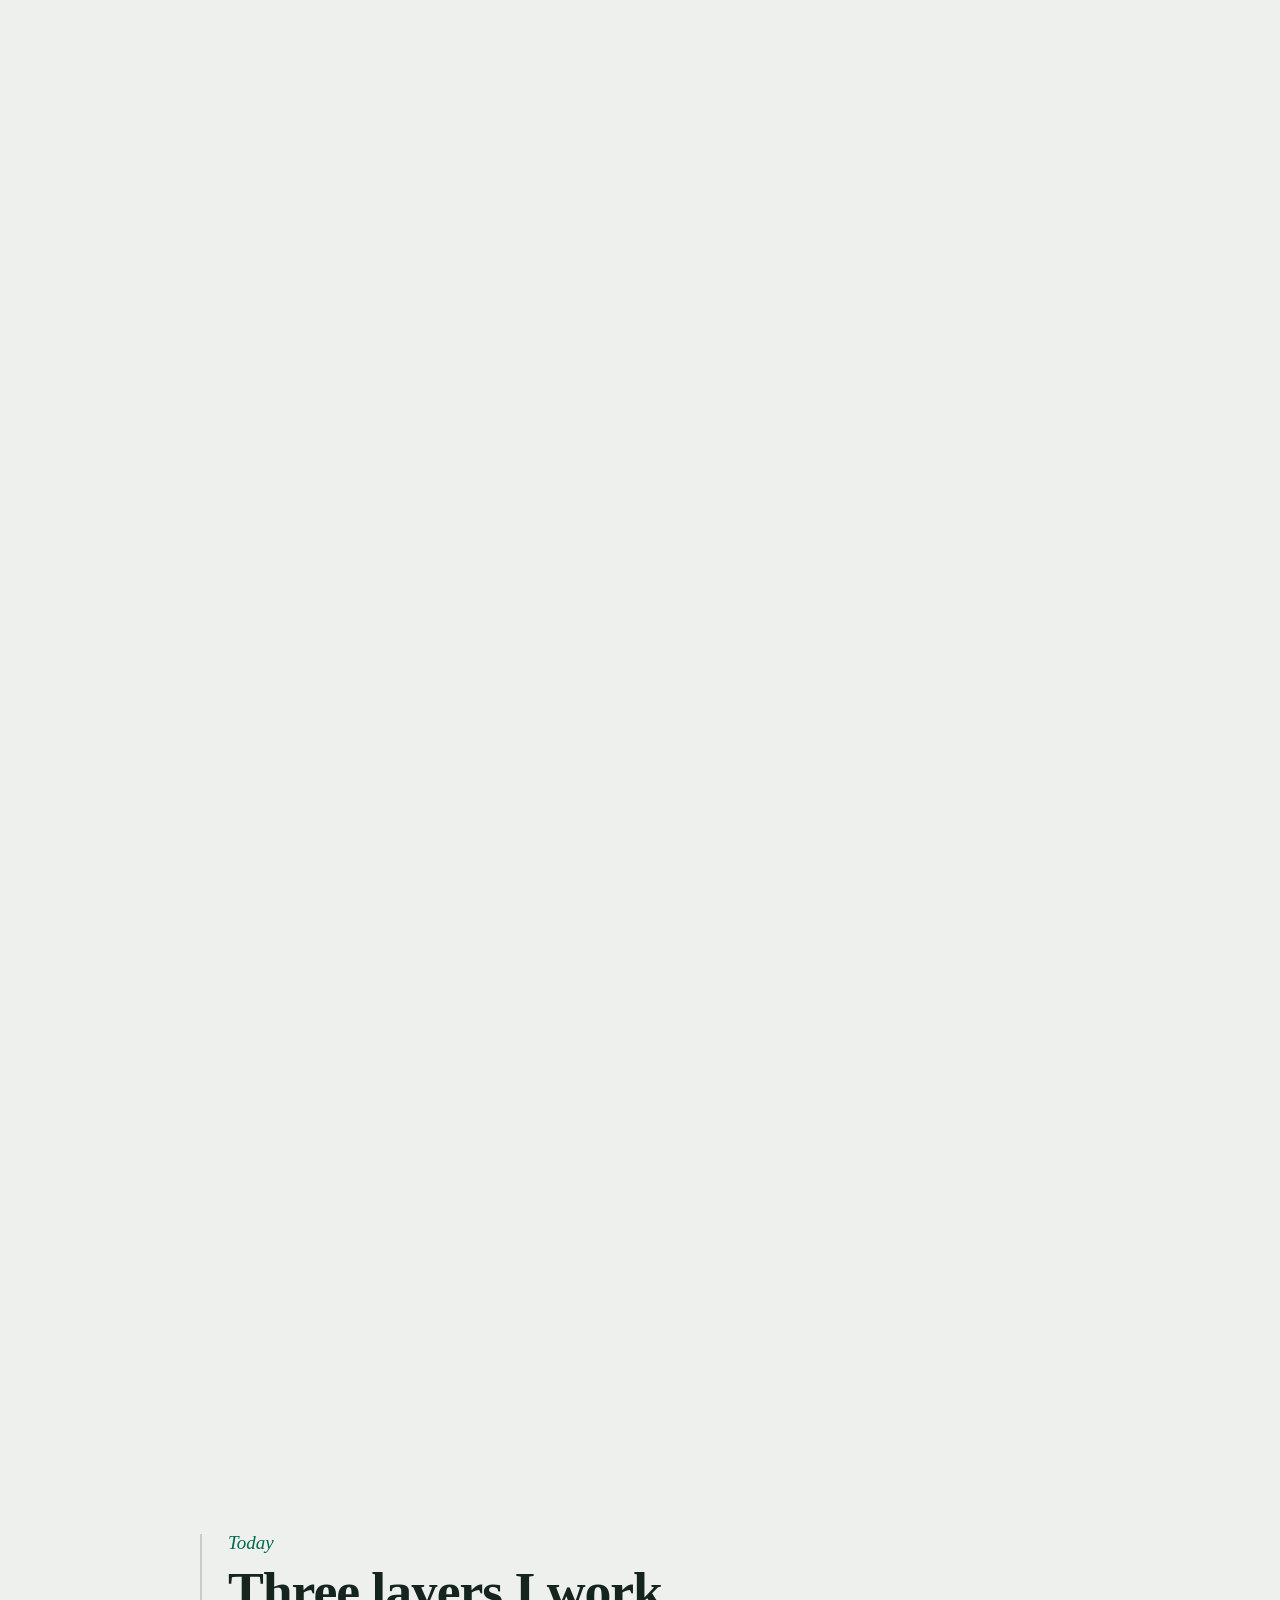
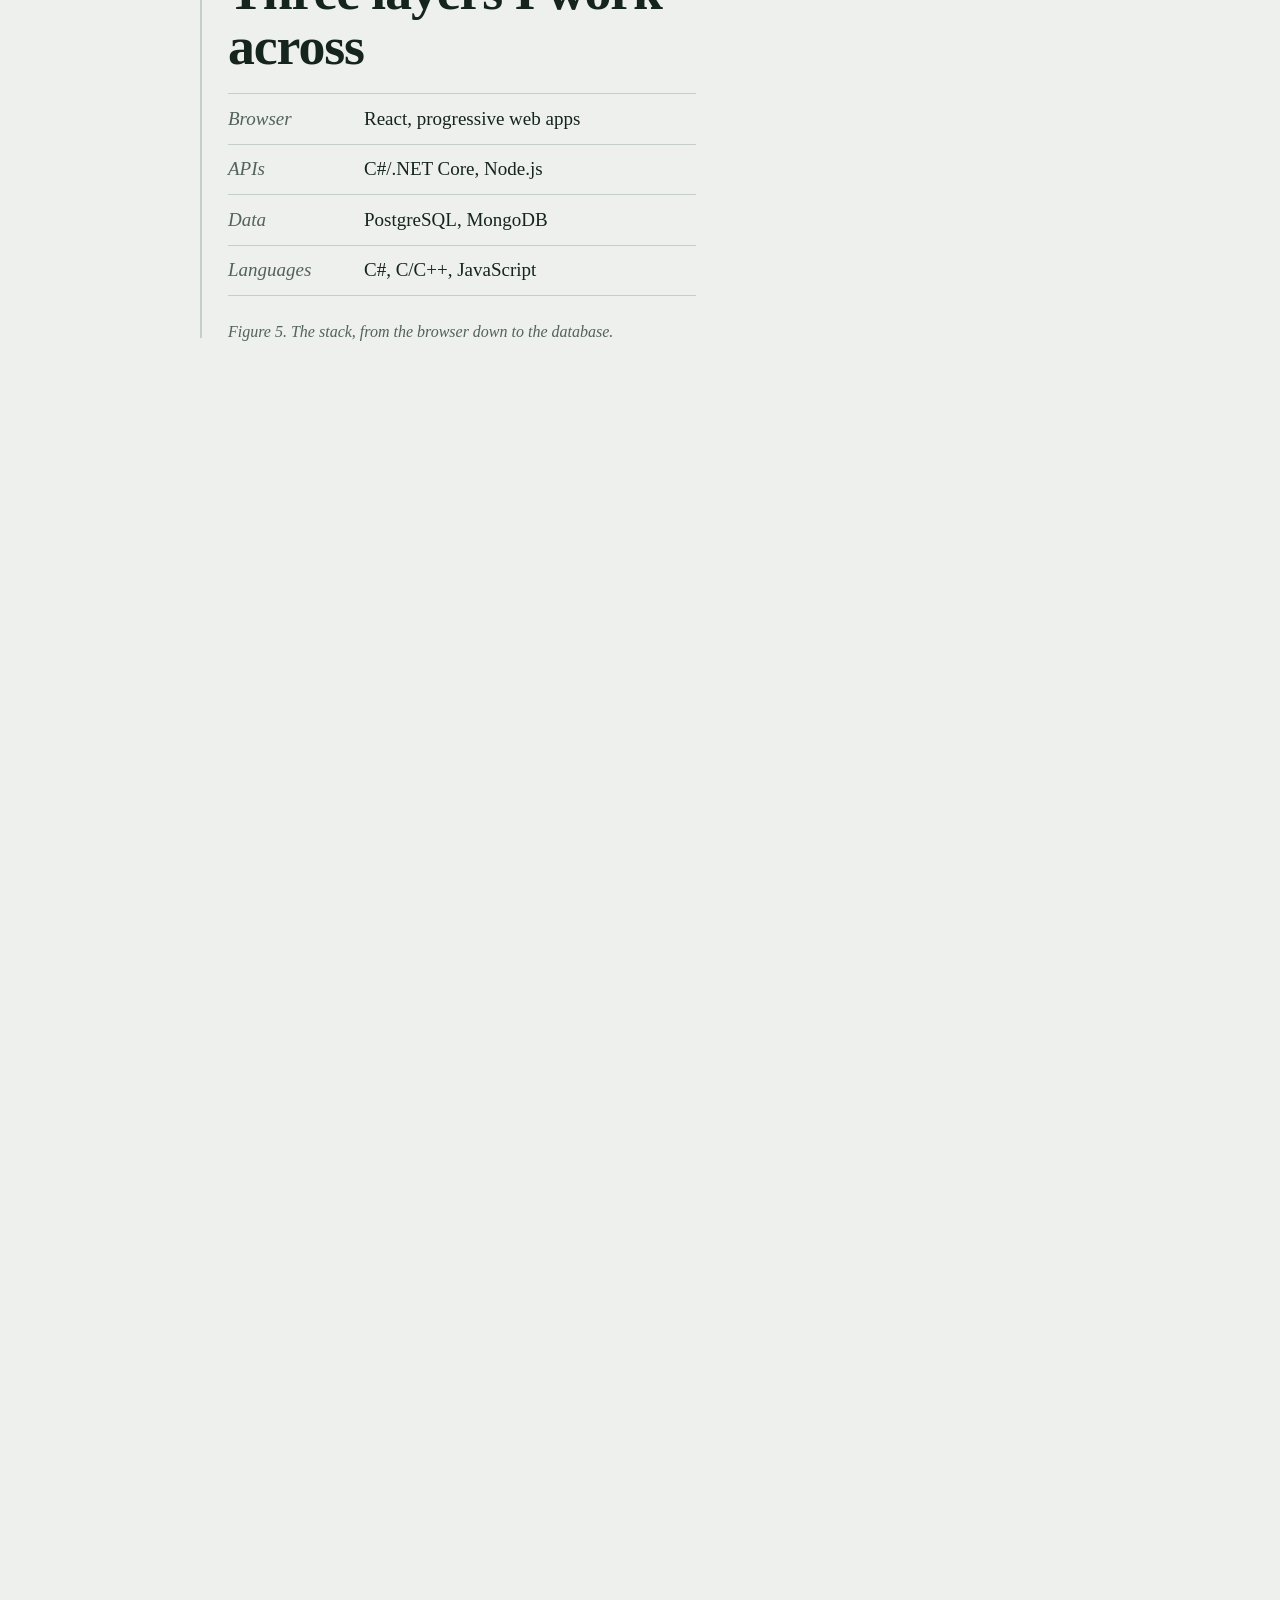
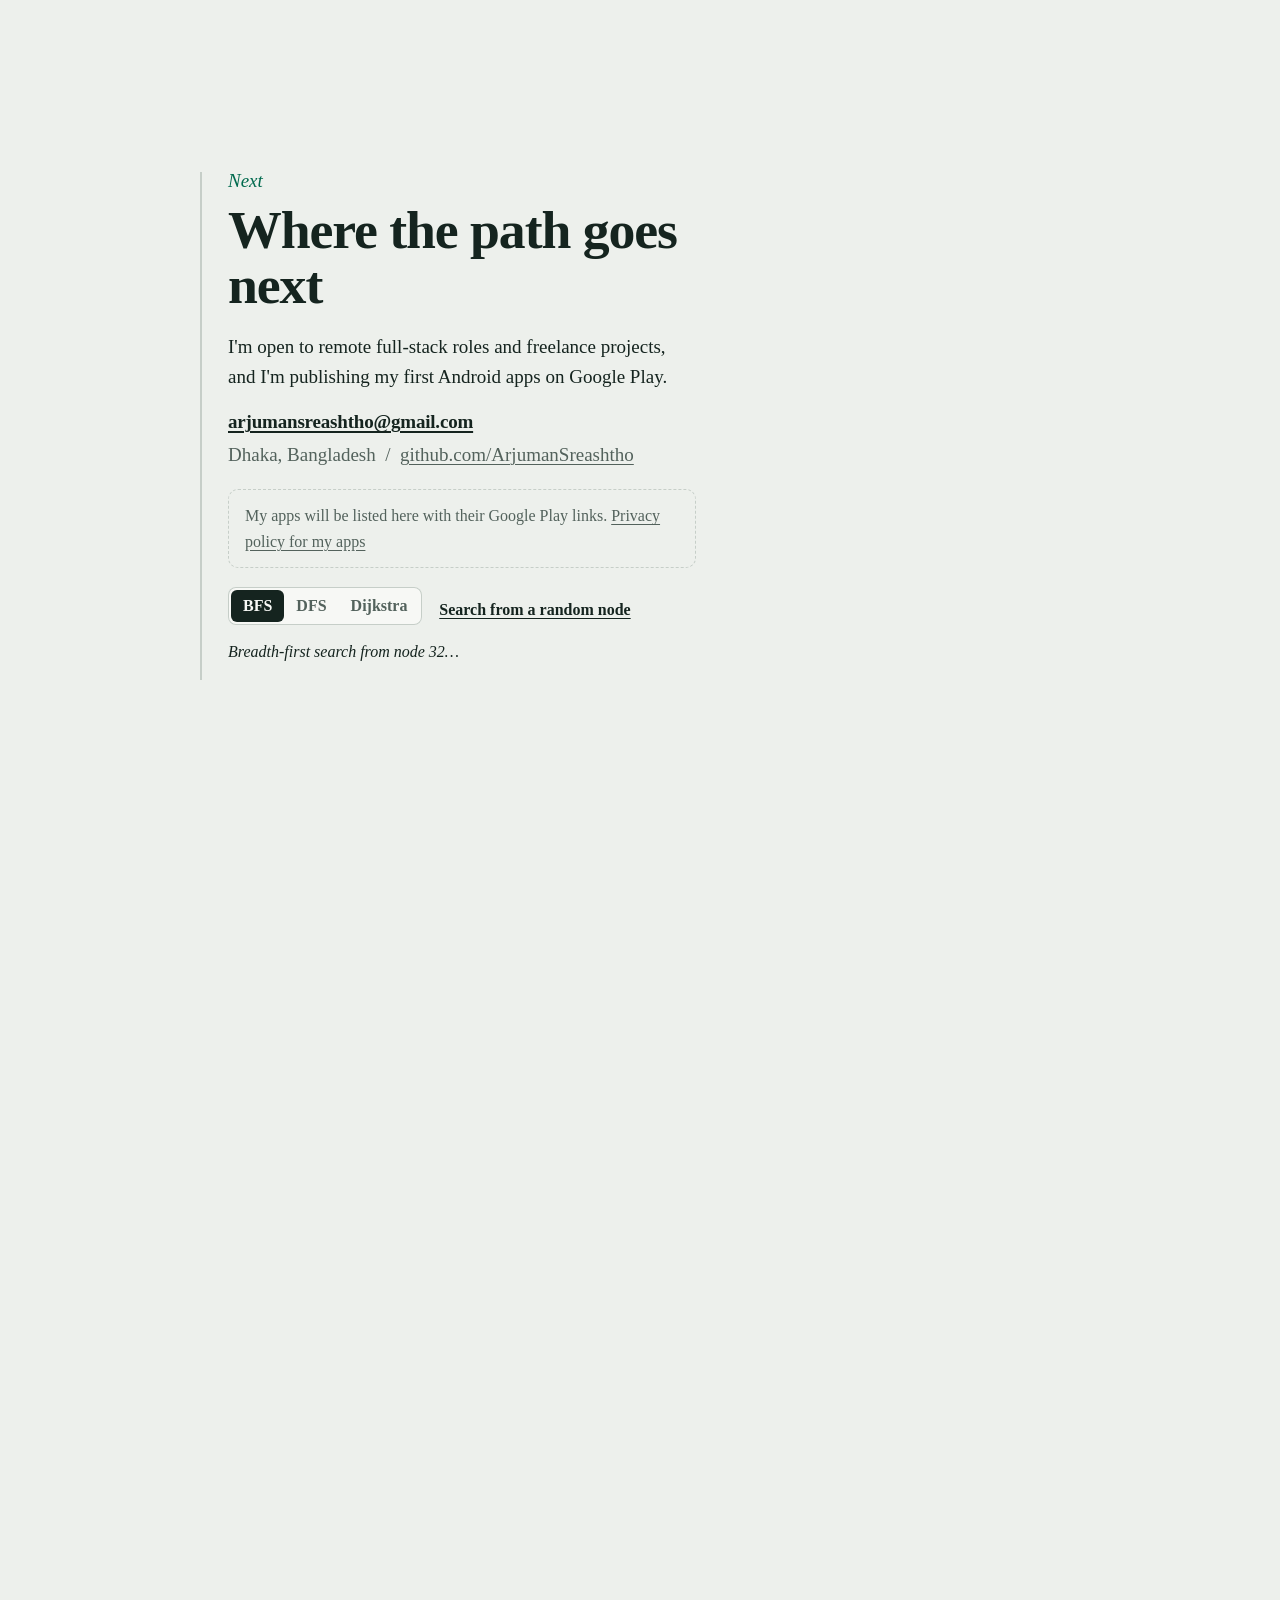
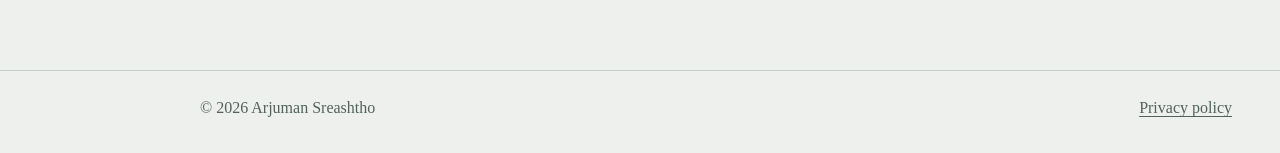
==== commit 6e21395d: "Turn the portfolio into a scroll journey" ====
--- a/index.html
+++ b/index.html
@@ -12,7 +12,7 @@
 
   <meta property="og:type" content="profile">
   <meta property="og:title" content="Arjuman Sreashtho — Full-stack software engineer">
-  <meta property="og:description" content="React, C#/.NET, Node.js and PostgreSQL. Six years of web apps across FinTech, e-commerce and real estate.">
+  <meta property="og:description" content="Follow the path from Khulna University to full-stack engineering: React, C#/.NET, Node.js and PostgreSQL.">
   <meta property="og:url" content="https://arjumansreashtho.github.io/">
   <meta property="og:image" content="https://arjumansreashtho.github.io/og-image.png">
   <meta name="twitter:card" content="summary_large_image">
@@ -44,152 +44,170 @@
   <a class="skip" href="#main">Skip to content</a>
 
   <header class="nav">
-    <a class="nav-mark" href="index.html" aria-label="Arjuman Sreashtho, home">
+    <a class="nav-mark" href="#top" aria-label="Arjuman Sreashtho, back to the start">
       <svg viewBox="0 0 32 32" width="28" height="28" aria-hidden="true"><use href="#mark"/></svg>
       <span>Arjuman Sreashtho</span>
     </a>
-    <nav aria-label="Sections">
-      <a href="#work">Work</a>
-      <a href="#contests">Contests</a>
-      <a href="#apps">Apps</a>
-      <a href="#contact">Contact</a>
-    </nav>
+    <a class="nav-cta" href="#next">Contact</a>
+    <div class="progress" aria-hidden="true"><span></span></div>
   </header>
 
+  <nav class="rail" aria-label="Journey">
+    <ol>
+      <li><a href="#start"><span class="rail-dot"></span><span class="rail-text">2016 <em>Start</em></span></a></li>
+      <li><a href="#contests"><span class="rail-dot"></span><span class="rail-text">2017 <em>Contests</em></span></a></li>
+      <li><a href="#work"><span class="rail-dot"></span><span class="rail-text">2020 <em>Work</em></span></a></li>
+      <li><a href="#stack"><span class="rail-dot"></span><span class="rail-text">Today <em>Stack</em></span></a></li>
+      <li><a href="#next"><span class="rail-dot"></span><span class="rail-text">Next <em>Contact</em></span></a></li>
+    </ol>
+  </nav>
+
   <main id="main">
-    <section class="hero" aria-labelledby="name" data-figure="graph">
-      <div class="hero-space" aria-hidden="true"></div>
-
-      <div class="hero-text">
-        <h1 id="name"><span>Arjuman</span> <span>Sreashtho</span></h1>
-        <p class="lede">Full-stack software engineer in Dhaka. I build web apps and progressive web apps with React, C#/.NET and Node.js on PostgreSQL, and have shipped them for FinTech, e-commerce, real estate and inventory teams since 2020.</p>
-        <p class="actions">
-          <a class="btn btn-solid" href="mailto:arjumansreashtho@gmail.com">Email me</a>
-          <a class="btn" href="https://github.com/ArjumanSreashtho" rel="me noopener" target="_blank">GitHub</a>
-        </p>
-      </div>
-
-      <div class="graph-panel">
-        <fieldset class="algo">
-          <legend class="sr-only">Search algorithm</legend>
-          <label><input type="radio" name="algo" value="bfs" checked><span>BFS</span></label>
-          <label><input type="radio" name="algo" value="dfs"><span>DFS</span></label>
-          <label><input type="radio" name="algo" value="dijkstra"><span>Dijkstra</span></label>
-        </fieldset>
-        <button type="button" class="link-btn" id="graph-random">Start from a random node</button>
-        <p class="graph-hint">Or click any node to search from it.</p>
-        <p class="graph-status" id="graph-status" aria-live="polite"></p>
-      </div>
-    </section>
-
-    <section class="block" id="about" aria-labelledby="about-h" data-figure="stack">
-      <h2 id="about-h">About</h2>
-      <div class="block-body prose">
-        <p>I work across the whole stack: React on the front end, C#/.NET or Node.js APIs behind it, and PostgreSQL underneath. Most recently I spent over two years at WellDev, a Switzerland-based software company, building progressive web apps for real estate property management.</p>
-        <p>Before that I studied computer science at Khulna University and spent a lot of time in programming contests, including the ACM ICPC Dhaka Regional in 2017 and 2018. That habit of checking edge cases and complexity before writing code has stayed with me.</p>
-        <p class="open">Open to remote full-stack roles and freelance projects.</p>
-      </div>
-    </section>
-
-    <section class="block" id="work" aria-labelledby="work-h" data-figure="helix">
-      <h2 id="work-h">Work</h2>
-      <ol class="block-body timeline">
-        <li class="current">
-          <p class="when"><time datetime="2024-07">Jul 2024</time> to <time datetime="2026-10">Oct 2026</time></p>
-          <h3>Software Engineer, WellDev Bangladesh</h3>
-          <p>Full-stack development of progressive web apps for real estate property management, for a Switzerland-based software company with global clients. React features on the front end, C#/.NET APIs, PostgreSQL. Delivered features on my own and alongside the wider team.</p>
-        </li>
-        <li>
-          <p class="when"><time datetime="2022-12">Dec 2022</time> to <time datetime="2024-06">Jun 2024</time></p>
-          <h3>Junior Software Engineer, WellDev Bangladesh</h3>
-          <p>Started with bug fixing and troubleshooting across the codebase, then moved on to building features.</p>
-        </li>
-        <li>
-          <p class="when"><time datetime="2021-07">Jul 2021</time> to <time datetime="2022-12">Dec 2022</time></p>
-          <h3>Software Engineer, Soft Tech Innovation, Dhaka</h3>
-          <p>Customer-facing e-commerce apps in React, and web portals for payment systems in React and Node.js, at the FinTech company behind the aamarPay payment gateway.</p>
-        </li>
-        <li>
-          <p class="when"><time datetime="2020-10">Oct 2020</time> to <time datetime="2021-06">Jun 2021</time></p>
-          <h3>Software Developer, Semicolon IT Solutions, Jashore</h3>
-          <p>Full-stack apps in Node.js and React, including a merchandise inventory management system for clients.</p>
-        </li>
-      </ol>
-    </section>
-
-    <section class="block" id="contests" aria-labelledby="contests-h" data-figure="sphere">
-      <h2 id="contests-h">Competitive programming</h2>
-      <div class="block-body">
-        <p class="big-line"><strong data-count>700+</strong> problems solved across online judges, and 40+ online contests.</p>
-        <ul class="facts">
-          <li>ACM ICPC Dhaka Regional, 2017 and 2018</li>
-          <li>56th place, DIU ACM ICPC Contest 2018</li>
-          <li>5 national and regional onsite contests</li>
-        </ul>
-        <table class="judges">
-          <caption class="sr-only">Online judge profiles</caption>
-          <thead><tr><th scope="col">Judge</th><th scope="col">Handle</th><th scope="col">Best</th></tr></thead>
-          <tbody>
-            <tr><td>Codeforces</td><td><a href="https://codeforces.com/profile/John_Player" target="_blank" rel="noopener">John_Player</a></td><td>1394 max rating</td></tr>
-            <tr><td>CodeChef</td><td><a href="https://www.codechef.com/users/john_player" target="_blank" rel="noopener">john_player</a></td><td>1465 max rating</td></tr>
-            <tr><td>UVa Online Judge</td><td>John_Player</td><td>World rank 3662</td></tr>
-          </tbody>
-        </table>
-      </div>
-    </section>
-
-    <section class="block" id="skills" aria-labelledby="skills-h" data-figure="clusters">
-      <h2 id="skills-h">Skills</h2>
-      <dl class="block-body skills">
-        <div><dt>Languages</dt><dd>C#, C/C++, JavaScript</dd></div>
-        <div><dt>Frameworks</dt><dd>.NET Core, React, Node.js</dd></div>
-        <div><dt>Databases</dt><dd>PostgreSQL, MongoDB</dd></div>
-        <div><dt>Built</dt><dd>Progressive web apps, REST APIs, payment portals, inventory systems</dd></div>
-      </dl>
-    </section>
-
-    <section class="block" id="education" aria-labelledby="education-h" data-figure="tree">
-      <h2 id="education-h">Education</h2>
-      <div class="block-body">
-        <h3>BSc in Computer Science and Engineering</h3>
-        <p>Khulna University, Bangladesh, 2016 to 2021</p>
-      </div>
-    </section>
-
-    <section class="block" id="apps" aria-labelledby="apps-h" data-figure="graph">
-      <h2 id="apps-h">Apps</h2>
-      <div class="block-body">
-        <ul class="apps">
-          <!--
-            Add one <li> per published app. Copy this block, fill it in, and remove the "empty" item below.
-          <li class="app">
-            <img src="assets/img/my-app-icon.png" alt="" width="64" height="64">
-            <div>
-              <h3>App name</h3>
-              <p>One sentence about what the app does.</p>
-              <p class="app-links">
-                <a href="https://play.google.com/store/apps/details?id=com.example.app">Get it on Google Play</a>
-                <a href="privacy.html">Privacy policy</a>
-              </p>
+    <!-- Prologue -->
+    <section class="chapter prologue" id="top" data-figure="graph" style="--len: 150" aria-labelledby="name">
+      <div class="pin">
+        <div class="hero-text">
+          <h1 id="name"><span>Arjuman</span> <span>Sreashtho</span></h1>
+          <p class="lede">Full-stack software engineer in Dhaka. I build web apps and progressive web apps with React, C#/.NET and Node.js on PostgreSQL.</p>
+          <p class="actions">
+            <a class="btn btn-solid" href="mailto:arjumansreashtho@gmail.com">Email me</a>
+            <a class="btn" href="https://github.com/ArjumanSreashtho" rel="me noopener" target="_blank">GitHub</a>
+          </p>
+        </div>
+        <p class="cue"><span class="cue-line" aria-hidden="true"></span>Scroll to follow the path from 2016 to today</p>
+      </div>
+    </section>
+
+    <!-- 1. Start -->
+    <section class="chapter" id="start" data-figure="tree" style="--len: 210" aria-labelledby="start-h">
+      <div class="pin">
+        <div class="panel">
+          <p class="year" data-at="0">2016</p>
+          <h2 id="start-h" data-at="0.08">Where the path starts</h2>
+          <p data-at="0.28">I began a BSc in Computer Science and Engineering at Khulna University in 2016 and graduated in 2021.</p>
+          <p data-at="0.5">It is where I learned the algorithms behind every figure on this page, like the breadth-first search tree on the right.</p>
+          <p class="fig" data-at="0.7">Figure 2. A breadth-first search tree, one ring per level.</p>
+        </div>
+      </div>
+    </section>
+
+    <!-- 2. Contests -->
+    <section class="chapter" id="contests" data-figure="sphere" style="--len: 230" aria-labelledby="contests-h">
+      <div class="pin">
+        <div class="panel">
+          <p class="year" data-at="0">2017 to 2018</p>
+          <h2 id="contests-h" data-at="0.06"><span class="count" data-count>700+</span> problems solved</h2>
+          <p data-at="0.2">Alongside my degree I competed in programming contests, onsite and online.</p>
+          <ul class="facts">
+            <li data-at="0.32">ACM ICPC Dhaka Regional, 2017 and 2018</li>
+            <li data-at="0.42">56th place, DIU ACM ICPC Contest 2018</li>
+            <li data-at="0.52">5 national and regional onsite contests, 40+ online contests</li>
+          </ul>
+          <table class="judges" data-at="0.64">
+            <caption class="sr-only">Online judge profiles</caption>
+            <thead><tr><th scope="col">Judge</th><th scope="col">Handle</th><th scope="col">Best</th></tr></thead>
+            <tbody>
+              <tr><td>Codeforces</td><td><a href="https://codeforces.com/profile/John_Player" target="_blank" rel="noopener">John_Player</a></td><td>1394 rating</td></tr>
+              <tr><td>CodeChef</td><td><a href="https://www.codechef.com/users/john_player" target="_blank" rel="noopener">john_player</a></td><td>1465 rating</td></tr>
+              <tr><td>UVa</td><td>John_Player</td><td>World rank 3662</td></tr>
+            </tbody>
+          </table>
+          <p class="fig" data-at="0.78">Figure 3. One point for each solved problem.</p>
+        </div>
+      </div>
+    </section>
+
+    <!-- 3. Work: four roles, pinned, one at a time -->
+    <section class="chapter work" id="work" data-figure="helix" style="--len: 440" aria-labelledby="work-h">
+      <div class="pin">
+        <div class="panel">
+          <h2 id="work-h" data-at="0">Four roles, one path</h2>
+          <ol class="roles">
+            <li data-step="0">
+              <p class="year">Oct 2020 to Jun 2021</p>
+              <h3>Software Developer, Semicolon IT Solutions, Jashore</h3>
+              <p>My first job. Full-stack apps in Node.js and React, including a merchandise inventory management system for clients.</p>
+            </li>
+            <li data-step="1">
+              <p class="year">Jul 2021 to Dec 2022</p>
+              <h3>Software Engineer, Soft Tech Innovation, Dhaka</h3>
+              <p>Customer-facing e-commerce apps in React, and web portals for payment systems in React and Node.js, at the FinTech company behind the aamarPay payment gateway.</p>
+            </li>
+            <li data-step="2">
+              <p class="year">Dec 2022 to Jun 2024</p>
+              <h3>Junior Software Engineer, WellDev Bangladesh</h3>
+              <p>Started with bug fixing and troubleshooting across the codebase, then moved on to building features.</p>
+            </li>
+            <li data-step="3">
+              <p class="year">Jul 2024 to Oct 2026</p>
+              <h3>Software Engineer, WellDev Bangladesh</h3>
+              <p>Progressive web apps for real estate property management, for a Switzerland-based software company: React on the front end, C#/.NET APIs, PostgreSQL. Delivered features on my own and with the wider team.</p>
+            </li>
+          </ol>
+          <ol class="role-steps" aria-hidden="true">
+            <li data-step-mark="0">Semicolon IT</li>
+            <li data-step-mark="1">Soft Tech</li>
+            <li data-step-mark="2">WellDev</li>
+            <li data-step-mark="3">WellDev</li>
+          </ol>
+          <p class="fig" data-at="0">Figure 4. The path climbs one node per role.</p>
+        </div>
+      </div>
+    </section>
+
+    <!-- 4. Stack -->
+    <section class="chapter" id="stack" data-figure="stack" style="--len: 210" aria-labelledby="stack-h">
+      <div class="pin">
+        <div class="panel">
+          <p class="year" data-at="0">Today</p>
+          <h2 id="stack-h" data-at="0.08">Three layers I work across</h2>
+          <dl class="skills">
+            <div data-at="0.25"><dt>Browser</dt><dd>React, progressive web apps</dd></div>
+            <div data-at="0.38"><dt>APIs</dt><dd>C#/.NET Core, Node.js</dd></div>
+            <div data-at="0.51"><dt>Data</dt><dd>PostgreSQL, MongoDB</dd></div>
+            <div data-at="0.64"><dt>Languages</dt><dd>C#, C/C++, JavaScript</dd></div>
+          </dl>
+          <p class="fig" data-at="0.76">Figure 5. The stack, from the browser down to the database.</p>
+        </div>
+      </div>
+    </section>
+
+    <!-- 5. Next: finale -->
+    <section class="chapter finale" id="next" data-figure="graph" style="--len: 190" aria-labelledby="next-h">
+      <div class="pin">
+        <div class="panel">
+          <p class="year" data-at="0">Next</p>
+          <h2 id="next-h" data-at="0.06">Where the path goes next</h2>
+          <p data-at="0.18">I'm open to remote full-stack roles and freelance projects, and I'm publishing my first Android apps on Google Play.</p>
+          <p class="contact-mail" data-at="0.3"><a href="mailto:arjumansreashtho@gmail.com">arjumansreashtho@gmail.com</a></p>
+          <p class="contact-meta" data-at="0.36">Dhaka, Bangladesh &nbsp;/&nbsp; <a href="https://github.com/ArjumanSreashtho" rel="me noopener" target="_blank">github.com/ArjumanSreashtho</a></p>
+
+          <div class="apps" id="apps" data-at="0.46">
+            <!--
+              Add one <div class="app"> per published app:
+            <div class="app">
+              <img src="assets/img/my-app-icon.png" alt="" width="56" height="56">
+              <div>
+                <h3>App name</h3>
+                <p>One sentence about what the app does.</p>
+                <p class="app-links"><a href="https://play.google.com/store/apps/details?id=com.example.app">Get it on Google Play</a> <a href="privacy.html">Privacy policy</a></p>
+              </div>
             </div>
-          </li>
-          -->
-          <li class="app-empty">
-            <p>My first Android apps are on the way. Each one will be listed here with its Google Play link and privacy policy.</p>
-          </li>
-        </ul>
-        <p><a href="privacy.html">Read the privacy policy for my apps</a></p>
-      </div>
-    </section>
-
-    <section class="block contact" id="contact" aria-labelledby="contact-h" data-figure="graph">
-      <h2 id="contact-h">Contact</h2>
-      <div class="block-body">
-        <p class="contact-mail"><a href="mailto:arjumansreashtho@gmail.com">arjumansreashtho@gmail.com</a></p>
-        <dl class="contact-list">
-          <div><dt>Location</dt><dd>Dhaka, Bangladesh</dd></div>
-          <div><dt>Code</dt><dd><a href="https://github.com/ArjumanSreashtho" rel="me noopener" target="_blank">github.com/ArjumanSreashtho</a></dd></div>
-        </dl>
+            -->
+            <p class="app-empty">My apps will be listed here with their Google Play links. <a href="privacy.html">Privacy policy for my apps</a></p>
+          </div>
+
+          <div class="search" data-at="0.56">
+            <fieldset class="algo">
+              <legend class="sr-only">Search algorithm</legend>
+              <label><input type="radio" name="algo" value="bfs" checked><span>BFS</span></label>
+              <label><input type="radio" name="algo" value="dfs"><span>DFS</span></label>
+              <label><input type="radio" name="algo" value="dijkstra"><span>Dijkstra</span></label>
+            </fieldset>
+            <button type="button" class="link-btn" id="graph-random">Search from a random node</button>
+            <p class="graph-status" id="graph-status" aria-live="polite">Click any node in the graph to search from it.</p>
+          </div>
+        </div>
       </div>
     </section>
   </main>
--- a/style.css
+++ b/style.css
@@ -81,173 +81,148 @@
 
 main, .foot, .nav { position: relative; z-index: 1; }
 
-/* ---------- nav ---------- */
+/* ---------- header + progress ---------- */
 .nav {
-  position: sticky; top: 0; z-index: 10;
+  position: fixed; top: 0; left: 0; right: 0; z-index: 10;
   display: flex; align-items: center; justify-content: space-between; gap: 1rem;
   padding: 0.8rem var(--gutter);
-  background: color-mix(in srgb, var(--fog) 80%, transparent);
-  backdrop-filter: blur(10px);
-  -webkit-backdrop-filter: blur(10px);
+  background: linear-gradient(var(--fog) 30%, color-mix(in srgb, var(--fog) 0%, transparent));
 }
 .nav-mark { display: inline-flex; align-items: center; gap: 0.6rem; text-decoration: none; font-weight: 700; font-size: 1.2rem; }
-.nav nav { display: flex; gap: clamp(0.9rem, 2.5vw, 2rem); }
-.nav nav a { text-decoration: none; color: var(--muted); font-size: 1.05rem; }
-.nav nav a:hover { color: var(--ink); }
-
-/* ---------- hero ---------- */
-.hero {
-  min-height: calc(100svh - 3.6rem);
-  max-height: 1000px;
-  padding: 0 var(--gutter) clamp(2rem, 5vw, 3.5rem);
-  display: flex; align-items: flex-end;
-}
-.hero-space { display: none; }
+.nav-cta { font-size: 1.05rem; color: var(--muted); text-decoration: none; }
+.nav-cta:hover { color: var(--ink); }
+.progress { position: absolute; left: 0; right: 0; bottom: 0; height: 2px; }
+.progress span { display: block; height: 100%; background: var(--green); transform-origin: left; transform: scaleX(var(--progress, 0)); }
+
+/* ---------- journey rail ---------- */
+.rail {
+  position: fixed; z-index: 6; left: var(--gutter); top: 50%; transform: translateY(-50%);
+  transition: opacity 0.4s;
+}
+.at-prologue .rail { opacity: 0; pointer-events: none; }
+.rail ol { list-style: none; margin: 0; padding: 0; position: relative; }
+.rail ol::before { content: ""; position: absolute; left: 5px; top: 8px; bottom: 8px; width: 2px; background: var(--line); }
+.rail ol::after {
+  content: ""; position: absolute; left: 5px; top: 8px; bottom: 8px; width: 2px; background: var(--green);
+  transform-origin: top; transform: scaleY(var(--rail, 0));
+}
+.rail li + li { margin-top: 1.6rem; }
+.rail a { display: flex; align-items: center; gap: 0.8rem; text-decoration: none; color: var(--muted); position: relative; z-index: 1; }
+.rail-dot { width: 12px; height: 12px; border-radius: 50%; background: var(--fog); box-shadow: inset 0 0 0 2px var(--soft, #93a098); flex: none; transition: background-color 0.3s, box-shadow 0.3s, transform 0.3s; }
+.rail-text { font-size: 0.95rem; line-height: 1.1; }
+.rail-text em { display: block; font-size: 0.85rem; }
+.rail a.passed .rail-dot { background: var(--green); box-shadow: none; }
+.rail a[aria-current="step"] { color: var(--ink); }
+.rail a[aria-current="step"] .rail-dot { background: var(--red); box-shadow: 0 0 0 4px color-mix(in srgb, var(--red) 20%, transparent); transform: scale(1.15); }
+
+/* ---------- chapters: each one pins while you scroll through it ---------- */
+.chapter { position: relative; height: calc(var(--len, 200) * 1svh); }
+.pin {
+  position: sticky; top: 0; height: 100svh;
+  display: flex; align-items: center;
+  padding: 5rem var(--gutter) 3rem calc(var(--gutter) + 9.5rem);
+}
+.panel { position: relative; max-width: 31rem; padding-left: 1.75rem; }
+/* the path being traced down the panel as you scroll */
+.panel::before, .panel::after { content: ""; position: absolute; left: 0; top: 0.4rem; bottom: 0.4rem; width: 2px; }
+.panel::before { background: var(--line); }
+.panel::after { background: var(--green); transform-origin: top; transform: scaleY(var(--p, 0)); }
+
+[data-at] { opacity: 0; transform: translateY(16px); transition: opacity 0.55s ease, transform 0.55s cubic-bezier(.2,.7,.2,1); }
+[data-at].on { opacity: 1; transform: none; }
+
+.year { font-style: italic; color: var(--green); font-size: 1.25rem; margin-bottom: 0.4rem; font-variant-numeric: lining-nums; }
+.panel h2 { font-size: clamp(2.2rem, 4.2vw, 3.4rem); line-height: 1.02; letter-spacing: -0.02em; margin-bottom: 1.2rem; }
+.panel > p, .panel li, .panel dd { font-size: var(--step-0); }
+.panel .fig { font-style: italic; font-size: var(--step--1); color: var(--muted); margin: 1.4rem 0 0; }
+.count { color: var(--green); font-variant-numeric: lining-nums tabular-nums; }
+h3 { font-size: var(--step-1); line-height: 1.25; margin-bottom: 0.4rem; }
+
+/* prologue */
+.prologue .pin { align-items: flex-end; padding-left: var(--gutter); padding-bottom: clamp(4.5rem, 9vh, 6.5rem); }
 .hero-text { max-width: 48rem; pointer-events: none; }
 .hero-text a { pointer-events: auto; }
-
-h1 {
-  font-size: clamp(4rem, 11vw, 10rem);
-  line-height: 0.84;
-  letter-spacing: -0.03em;
-  margin-bottom: clamp(1.4rem, 3vw, 2.2rem);
-}
+h1 { font-size: clamp(4rem, 11vw, 10rem); line-height: 0.84; letter-spacing: -0.03em; margin-bottom: clamp(1.4rem, 3vw, 2.2rem); }
 h1 span { display: block; }
 h1 span + span { padding-left: 0.5em; }
-
-.lede {
-  max-width: 33rem;
-  font-size: var(--step-1);
-  line-height: 1.45;
-  text-shadow: 0 0 18px var(--fog), 0 0 6px var(--fog), 0 0 2px var(--fog);
-}
+.lede { max-width: 33rem; font-size: var(--step-1); line-height: 1.45; text-shadow: 0 0 18px var(--fog), 0 0 6px var(--fog), 0 0 2px var(--fog); }
 .actions { display: flex; flex-wrap: wrap; gap: 0.75rem; margin: 1.75rem 0 0; }
+.cue {
+  position: absolute; left: 50%; bottom: 1.25rem; transform: translateX(-50%);
+  margin: 0; display: flex; flex-direction: column; align-items: center; gap: 0.5rem;
+  font-style: italic; color: var(--muted); font-size: var(--step--1); white-space: nowrap;
+  transition: opacity 0.4s;
+}
+.cue-line { width: 2px; height: 2.6rem; background: linear-gradient(var(--green) 50%, var(--line) 50%); background-size: 100% 200%; animation: trace 1.8s ease-in-out infinite; order: 2; }
+@keyframes trace { from { background-position: 0 100%; } to { background-position: 0 -100%; } }
+body:not(.at-prologue) .cue { opacity: 0; }
 
 .btn {
   display: inline-flex; align-items: center;
-  padding: 0.6rem 1.3rem 0.65rem;
-  border: 1.5px solid var(--ink);
-  border-radius: 6px;
-  font-size: 1.1rem; font-weight: 700;
-  text-decoration: none;
-  background: var(--paper);
+  padding: 0.6rem 1.3rem 0.65rem; border: 1.5px solid var(--ink); border-radius: 6px;
+  font-size: 1.1rem; font-weight: 700; text-decoration: none; background: var(--paper);
   transition: background-color 0.15s, color 0.15s, border-color 0.15s;
 }
 .btn:hover { background: var(--ink); color: var(--paper); }
 .btn-solid { background: var(--green); border-color: var(--green); color: #fff; }
 .btn-solid:hover { background: var(--ink); border-color: var(--ink); color: #fff; }
 
-/* the figure caption + search controls */
-.graph-panel {
-  position: fixed; z-index: 5;
-  right: var(--gutter); bottom: clamp(1.25rem, 3vw, 2.25rem);
-  width: min(22rem, 30vw);
-  padding: 0.9rem 1rem 1rem;
-  border-radius: 10px;
-  background: color-mix(in srgb, var(--fog) 90%, transparent);
-  font-size: var(--step--1);
-  color: var(--muted);
-}
-.algo {
-  display: inline-flex; margin: 0 0 0.8rem; padding: 3px; border: 0;
-  background: var(--paper); border-radius: 8px; box-shadow: inset 0 0 0 1px var(--line);
-}
-.algo label { position: relative; cursor: pointer; }
-.algo input { position: absolute; opacity: 0; inset: 0; cursor: pointer; }
-.algo span { display: block; padding: 0.25rem 0.8rem; border-radius: 6px; font-weight: 700; color: var(--muted); }
-.algo input:checked + span { background: var(--ink); color: var(--paper); }
-.algo input:focus-visible + span { outline: 2px solid var(--green); outline-offset: 1px; }
-
-.link-btn {
-  font: inherit; font-weight: 700; color: var(--ink);
-  background: none; border: 0; padding: 0; cursor: pointer;
-  text-decoration: underline; text-decoration-thickness: 1px; text-underline-offset: 0.18em;
-}
-.link-btn:hover { color: var(--green); }
-.graph-hint { margin: 0.1rem 0 0.8rem; font-style: italic; }
-.graph-status {
-  margin: 0; min-height: 3.2em; color: var(--ink); font-style: italic; line-height: 1.4;
-  padding-left: 0.9rem; border-left: 2px solid var(--green);
-}
-body:not([data-figure="graph"]) .graph-panel .algo,
-body:not([data-figure="graph"]) .graph-panel #graph-random,
-body:not([data-figure="graph"]) .graph-panel .graph-hint { display: none; }
-
-/* ---------- sections: text on the left, figure on the right ---------- */
-.block {
-  display: grid;
-  grid-template-columns: repeat(12, minmax(0, 1fr));
-  column-gap: 1.5rem;
-  max-width: var(--max);
-  margin: 0 auto;
-  padding: clamp(3.5rem, 8vw, 6.5rem) var(--gutter);
-}
-.block + .block, .hero + .block { border-top: 1px solid var(--line); }
-.block > h2 {
-  grid-column: 1 / span 3;
-  align-self: start;
-  position: sticky; top: 5rem;
-  font-size: var(--step-2);
-  line-height: 1.05;
-  letter-spacing: -0.01em;
-  padding-right: 1rem;
-}
-.block-body { grid-column: 4 / span 5; margin: 0; padding: 0; }
-.block-body > :last-child { margin-bottom: 0; }
-.prose p { font-size: var(--step-1); line-height: 1.5; }
-.open { color: var(--green); font-weight: 700; }
-h3 { font-size: var(--step-1); line-height: 1.25; margin-bottom: 0.35rem; }
-
-.timeline { list-style: none; position: relative; }
-.timeline::before { content: ""; position: absolute; left: 6px; top: 0.6rem; bottom: 0.6rem; width: 2px; background: var(--line); }
-.timeline li { position: relative; padding-left: 2.25rem; padding-bottom: 2.75rem; }
-.timeline li:last-child { padding-bottom: 0; }
-.timeline li::before {
-  content: ""; position: absolute; left: 0; top: 0.4rem;
-  width: 14px; height: 14px; border-radius: 50%;
-  background: var(--fog); box-shadow: inset 0 0 0 2px var(--ink);
-}
-.timeline li.current::before { background: var(--green); box-shadow: 0 0 0 4px color-mix(in srgb, var(--green) 18%, transparent); }
-.when { font-style: italic; color: var(--muted); margin-bottom: 0.2rem; font-variant-numeric: lining-nums; }
-.timeline li > p:last-child { margin: 0; }
-
-.big-line { font-size: var(--step-1); max-width: 28rem; }
-.big-line strong {
-  display: block; font-size: var(--step-3); line-height: 1; letter-spacing: -0.02em;
-  color: var(--green); margin-bottom: 0.35rem; font-variant-numeric: lining-nums tabular-nums;
-}
-.facts { padding: 0; margin: 1.75rem 0 2rem; list-style: none; }
-.facts li { padding: 0.55rem 0; border-bottom: 1px solid var(--line); }
+/* contests */
+.facts { padding: 0; margin: 1.2rem 0 1.4rem; list-style: none; }
+.facts li { padding: 0.45rem 0; border-bottom: 1px solid var(--line); }
 .facts li:first-child { border-top: 1px solid var(--line); }
-
 .judges { width: 100%; border-collapse: collapse; font-variant-numeric: lining-nums tabular-nums; }
-.judges th { text-align: left; font-style: italic; font-weight: 400; color: var(--muted); padding: 0 1rem 0.4rem 0; }
-.judges td { padding: 0.55rem 1rem 0.55rem 0; border-top: 1px solid var(--line); }
-.judges td:last-child, .judges th:last-child { padding-right: 0; }
-
-.skills div { display: grid; grid-template-columns: 8.5rem 1fr; gap: 1rem; padding: 0.65rem 0; border-bottom: 1px solid var(--line); }
+.judges th { text-align: left; font-style: italic; font-weight: 400; color: var(--muted); padding: 0 1rem 0.3rem 0; }
+.judges td { padding: 0.4rem 1rem 0.4rem 0; border-top: 1px solid var(--line); }
+
+/* work: one role at a time */
+.roles { list-style: none; margin: 0; padding: 0; display: grid; }
+.roles > li {
+  grid-area: 1 / 1; opacity: 0; transform: translateY(18px); visibility: hidden;
+  transition: opacity 0.5s ease, transform 0.5s cubic-bezier(.2,.7,.2,1), visibility 0.5s;
+}
+.roles > li.active { opacity: 1; transform: none; visibility: visible; }
+.roles > li.past { transform: translateY(-18px); }
+.roles p:last-child { margin: 0; }
+.role-steps { list-style: none; display: flex; gap: 1.1rem; padding: 0; margin: 1.6rem 0 0; font-size: var(--step--1); color: var(--muted); flex-wrap: wrap; }
+.role-steps li { display: flex; align-items: center; gap: 0.4rem; transition: color 0.3s; }
+.role-steps li::before { content: ""; width: 9px; height: 9px; border-radius: 50%; box-shadow: inset 0 0 0 1.5px currentColor; transition: background-color 0.3s; }
+.role-steps li.done::before { background: var(--green); box-shadow: none; }
+.role-steps li.active { color: var(--ink); }
+.role-steps li.active::before { background: var(--red); box-shadow: none; }
+
+/* stack */
+.skills { margin: 0; }
+.skills div { display: grid; grid-template-columns: 7.5rem 1fr; gap: 1rem; padding: 0.6rem 0; border-bottom: 1px solid var(--line); }
 .skills div:first-child { border-top: 1px solid var(--line); }
 .skills dt { color: var(--muted); font-style: italic; }
 .skills dd { margin: 0; }
 
-.apps { list-style: none; padding: 0; margin: 0 0 1.5rem; display: grid; gap: 1rem; }
-.app { display: flex; gap: 1rem; align-items: flex-start; padding: 1.1rem; background: var(--paper); border-radius: 10px; }
-.app img { border-radius: 14px; flex: none; }
+/* finale */
+.contact-mail { font-size: clamp(1.5rem, 3vw, 2.3rem); font-weight: 700; letter-spacing: -0.01em; overflow-wrap: anywhere; line-height: 1.15; margin-bottom: 0.4rem; }
+.contact-mail a { text-decoration-thickness: 2px; }
+.contact-meta { color: var(--muted); }
+.apps { margin: 1.2rem 0; }
+.app { display: flex; gap: 1rem; align-items: flex-start; padding: 0.9rem; background: var(--paper); border-radius: 10px; margin-bottom: 0.6rem; }
+.app img { border-radius: 12px; flex: none; }
 .app-links { display: flex; flex-wrap: wrap; gap: 1rem; margin: 0; font-weight: 700; }
-.app-empty { padding: 1.1rem 1.25rem; border: 1.5px dashed var(--line); border-radius: 10px; color: var(--muted); background: color-mix(in srgb, var(--fog) 85%, transparent); }
-.app-empty p { margin: 0; }
-
-.contact-mail { font-size: clamp(1.5rem, 3.4vw, 2.5rem); font-weight: 700; letter-spacing: -0.01em; overflow-wrap: anywhere; line-height: 1.15; }
-.contact-mail a { text-decoration-thickness: 2px; }
-.contact-list div { display: grid; grid-template-columns: 8.5rem 1fr; gap: 1rem; padding: 0.5rem 0; }
-.contact-list dt { color: var(--muted); font-style: italic; }
-.contact-list dd { margin: 0; overflow-wrap: anywhere; }
+.app-empty { margin: 0; padding: 0.8rem 1rem; border: 1.5px dashed var(--line); border-radius: 10px; color: var(--muted); font-size: var(--step--1); }
+.search { margin-top: 1rem; font-size: var(--step--1); color: var(--muted); }
+.algo { display: inline-flex; margin: 0 0.8rem 0.6rem 0; padding: 3px; border: 0; background: var(--paper); border-radius: 8px; box-shadow: inset 0 0 0 1px var(--line); vertical-align: middle; }
+.algo label { position: relative; cursor: pointer; }
+.algo input { position: absolute; opacity: 0; inset: 0; cursor: pointer; }
+.algo span { display: block; padding: 0.2rem 0.75rem; border-radius: 6px; font-weight: 700; color: var(--muted); }
+.algo input:checked + span { background: var(--ink); color: var(--paper); }
+.algo input:focus-visible + span { outline: 2px solid var(--green); outline-offset: 1px; }
+.link-btn { font: inherit; font-weight: 700; color: var(--ink); background: none; border: 0; padding: 0; cursor: pointer; text-decoration: underline; text-decoration-thickness: 1px; text-underline-offset: 0.18em; }
+.link-btn:hover { color: var(--green); }
+.graph-status { margin: 0.4rem 0 0; min-height: 2.8em; color: var(--ink); font-style: italic; line-height: 1.4; }
 
 .foot {
+  position: relative; z-index: 1;
   display: flex; justify-content: space-between; gap: 1rem; flex-wrap: wrap;
-  max-width: var(--max); margin: 0 auto;
-  padding: 2rem var(--gutter) 3rem;
-  border-top: 1px solid var(--line);
+  padding: 1.5rem var(--gutter) 2rem calc(var(--gutter) + 9.5rem);
+  border-top: 1px solid var(--line); background: var(--fog);
   font-size: var(--step--1); color: var(--muted);
 }
 .foot p { margin: 0; }
@@ -261,23 +236,35 @@
 .doc li { margin-bottom: 0.4rem; }
 
 /* ---------- responsive ---------- */
-@media (min-width: 961px) {
-  /* give each figure room to be seen while you read its section */
-  .block { min-height: 78svh; }
-  .foot { padding-right: calc(var(--gutter) + 24rem); }
-}
-@media (max-width: 1180px) {
-  .block-body { grid-column: 4 / span 6; }
-}
-@media (max-width: 960px) {
-  .hero { flex-direction: column; align-items: stretch; justify-content: flex-end; min-height: 0; max-height: none; }
-  .hero-space { display: block; height: 52svh; min-height: 300px; }
-  .graph-panel { position: static; width: auto; max-width: 26rem; margin: 2rem 0 0; padding: 0; background: none; }
-  .block > h2 { grid-column: 1 / -1; position: static; margin-bottom: 1.5rem; }
-  .block-body { grid-column: 1 / -1; max-width: 40rem; }
+@media (max-width: 900px) {
+  .rail { display: none; }
+  .pin { align-items: flex-end; padding: 4rem 0.75rem 0.75rem; }
+  .panel {
+    max-width: none; width: 100%;
+    max-height: 58svh; overflow: auto;
+    padding: 1.1rem 1.2rem 1.2rem 2rem; border-radius: 14px;
+    background: color-mix(in srgb, var(--fog) 93%, transparent);
+    box-shadow: 0 -1px 0 var(--line);
+  }
+  .panel::before, .panel::after { left: 1rem; top: 1.4rem; bottom: 1.4rem; }
+  .panel h2 { font-size: 2rem; margin-bottom: 0.8rem; }
+  .prologue .pin { padding: 4rem var(--gutter) 7rem; }
+  .foot { padding-left: var(--gutter); }
 }
 @media (max-width: 640px) {
-  .nav nav { gap: 0.9rem; }
   .nav-mark span { display: none; }
-  .skills div, .contact-list div { grid-template-columns: 1fr; gap: 0.1rem; }
-}
+  .skills div { grid-template-columns: 1fr; gap: 0.1rem; }
+  .panel > p, .panel li, .panel dd { font-size: 1.05rem; }
+  .judges { font-size: 0.95rem; }
+}
+/* No pinning or reveals for people who prefer less motion: everything is simply on the page. */
+@media (prefers-reduced-motion: reduce) {
+  .chapter { height: auto; }
+  .pin { position: relative; height: auto; min-height: 100svh; }
+  [data-at] { opacity: 1; transform: none; transition: none; }
+  .roles { gap: 1.6rem; }
+  .roles > li { grid-area: auto; opacity: 1; transform: none; visibility: visible; transition: none; }
+  .role-steps, .cue-line { display: none; }
+  .panel::after { transform: scaleY(1); }
+}
+.no-webgl .stage { display: none; }
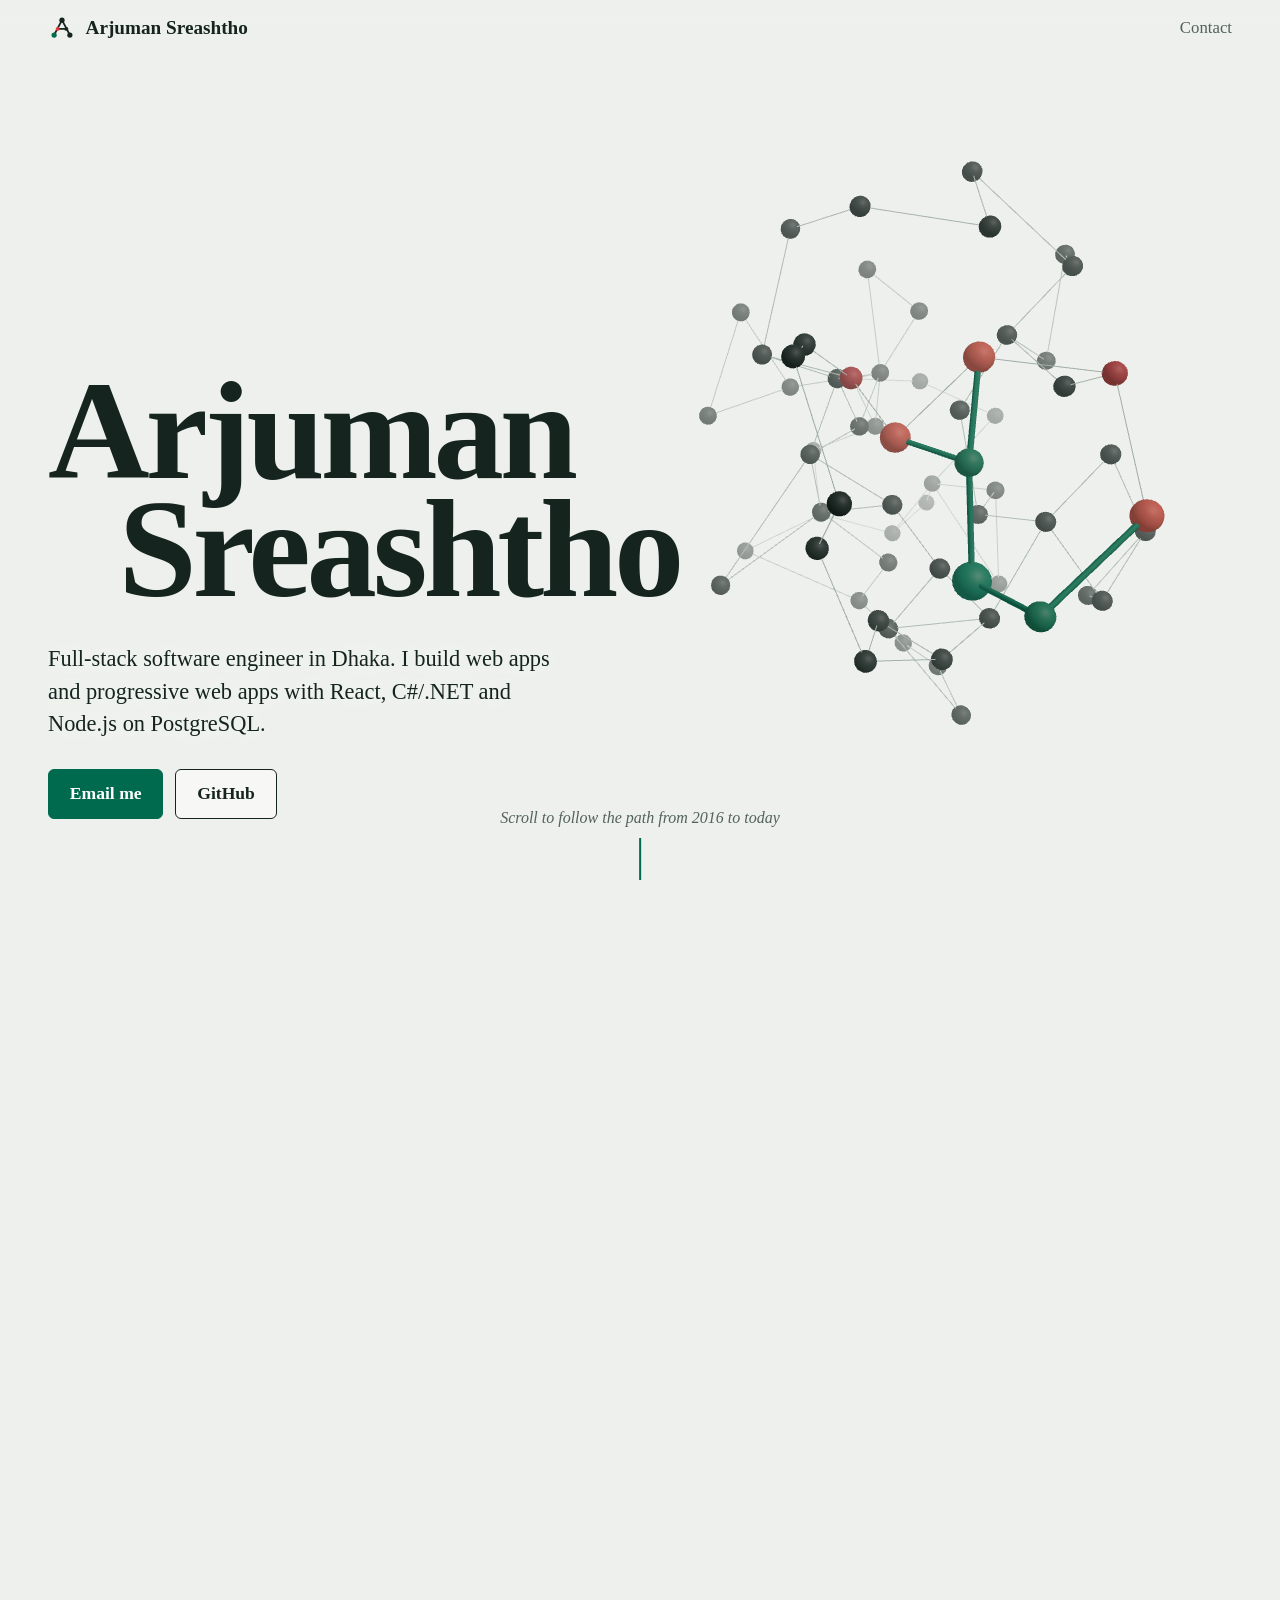
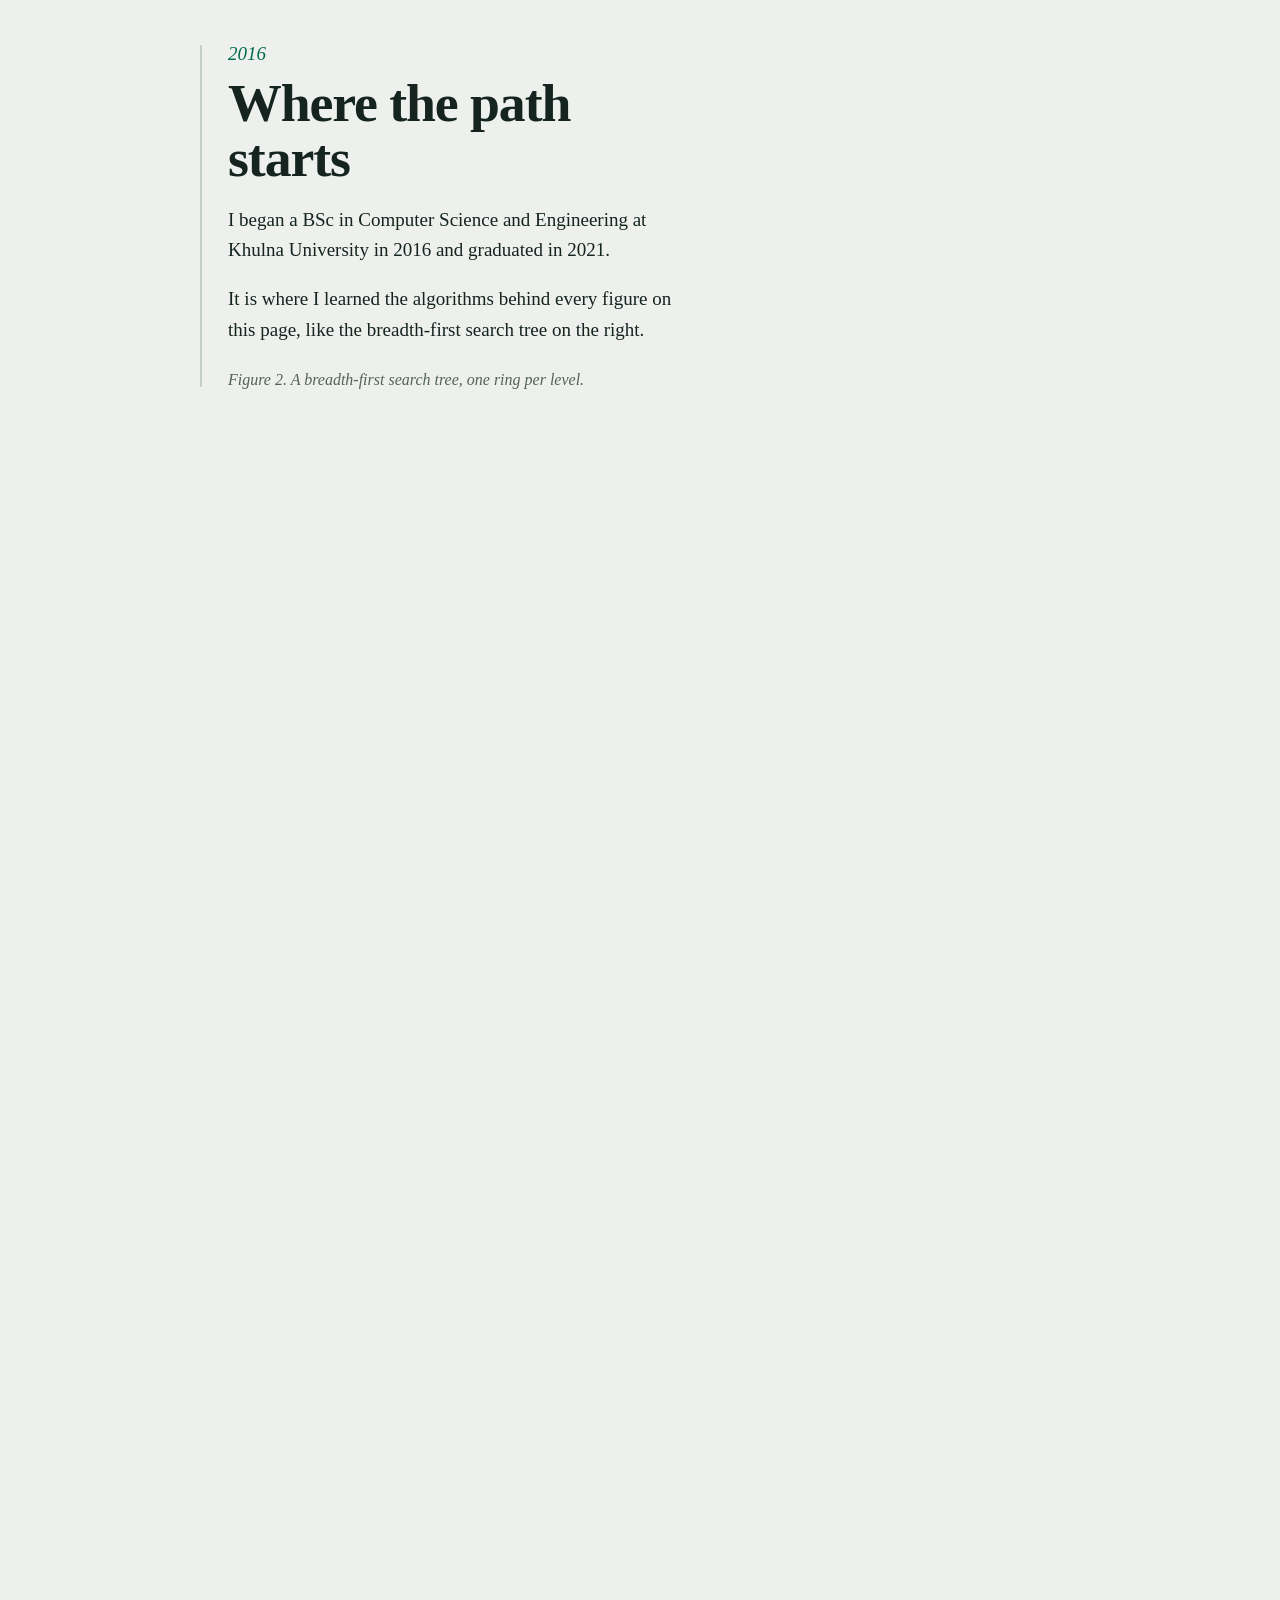
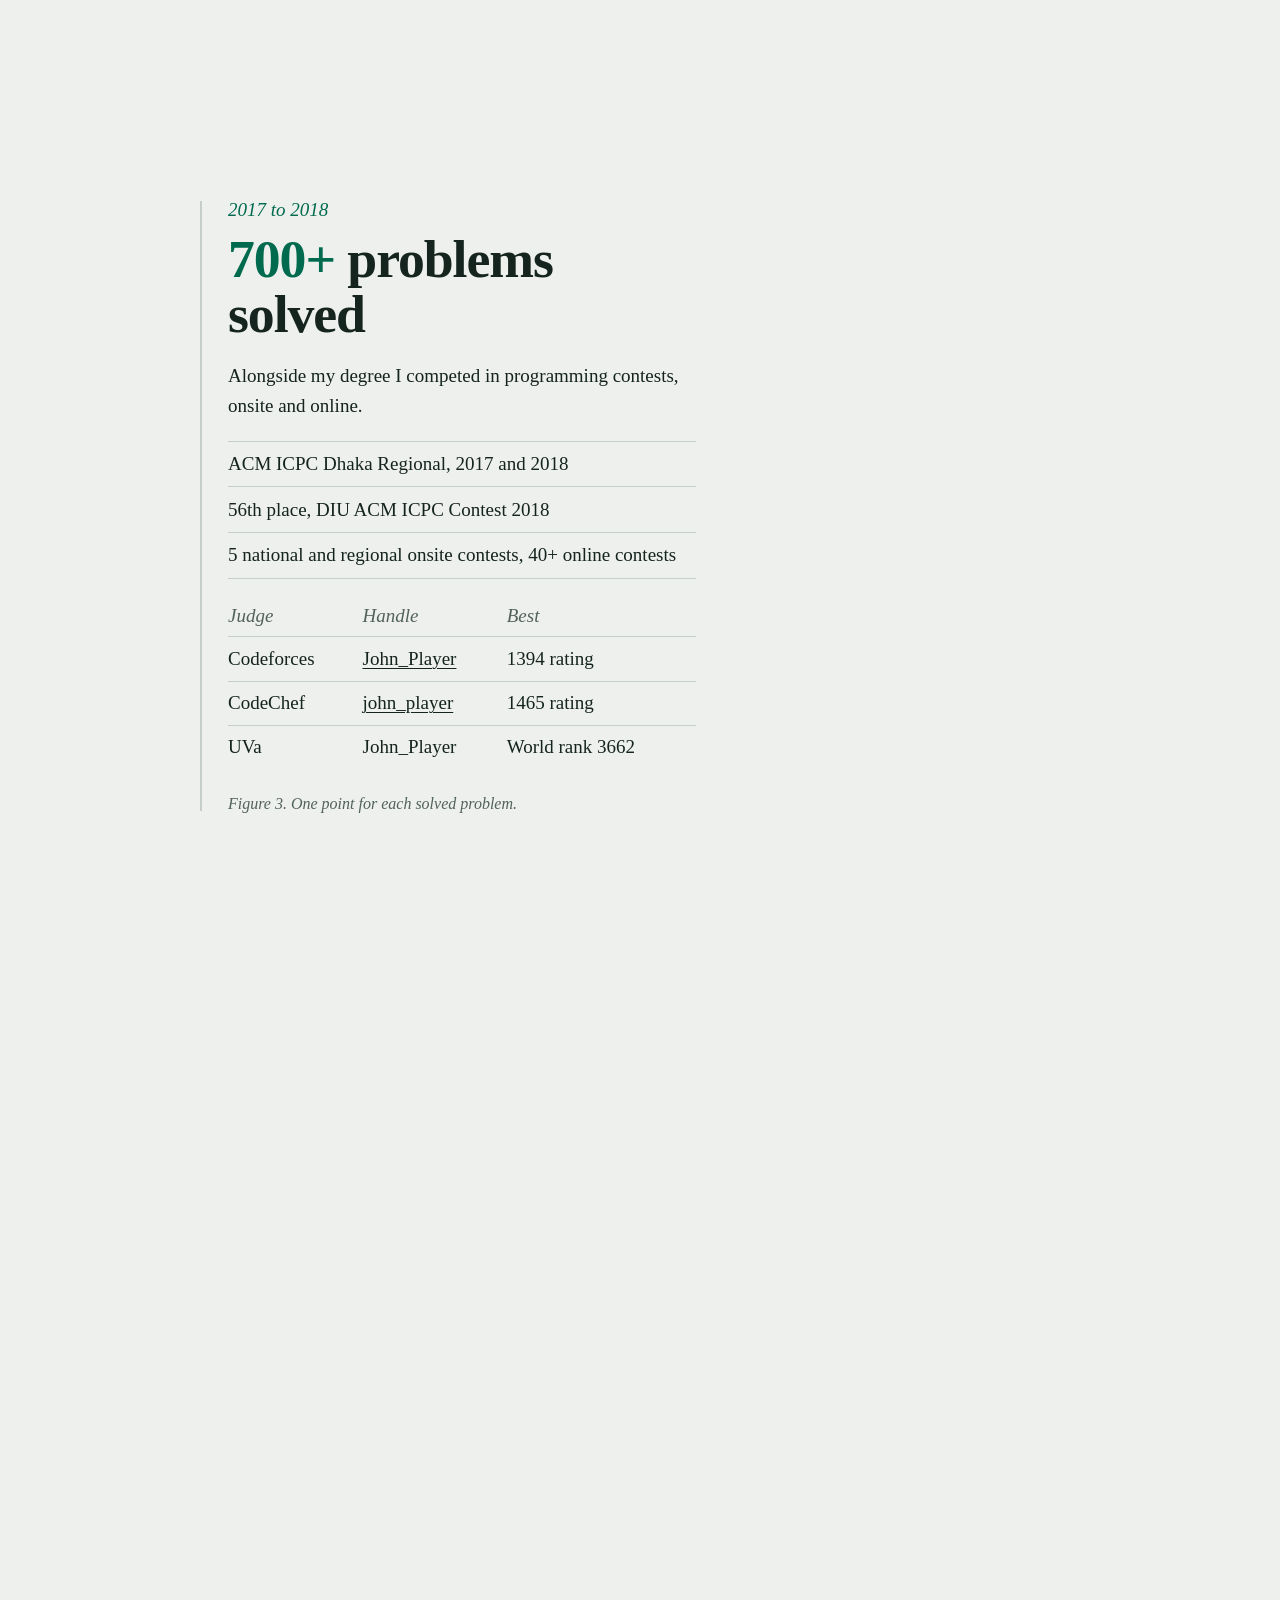
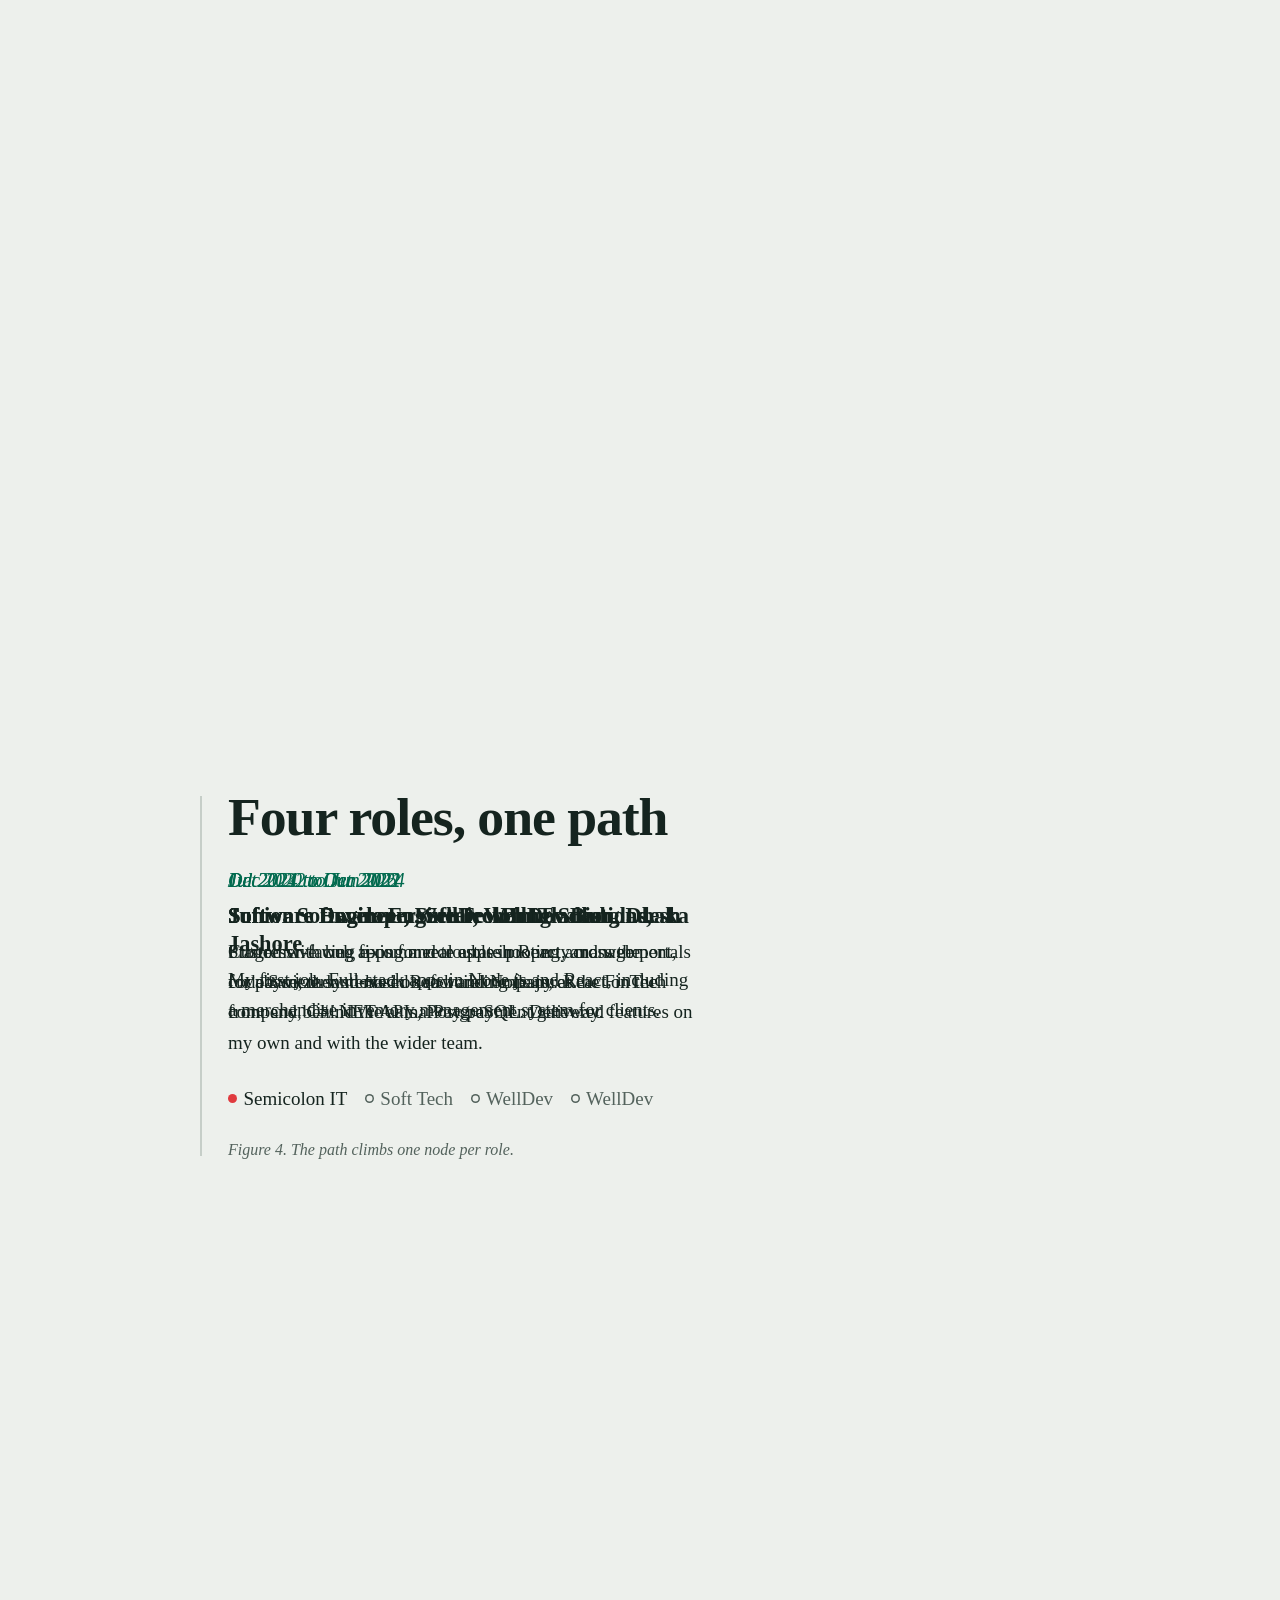
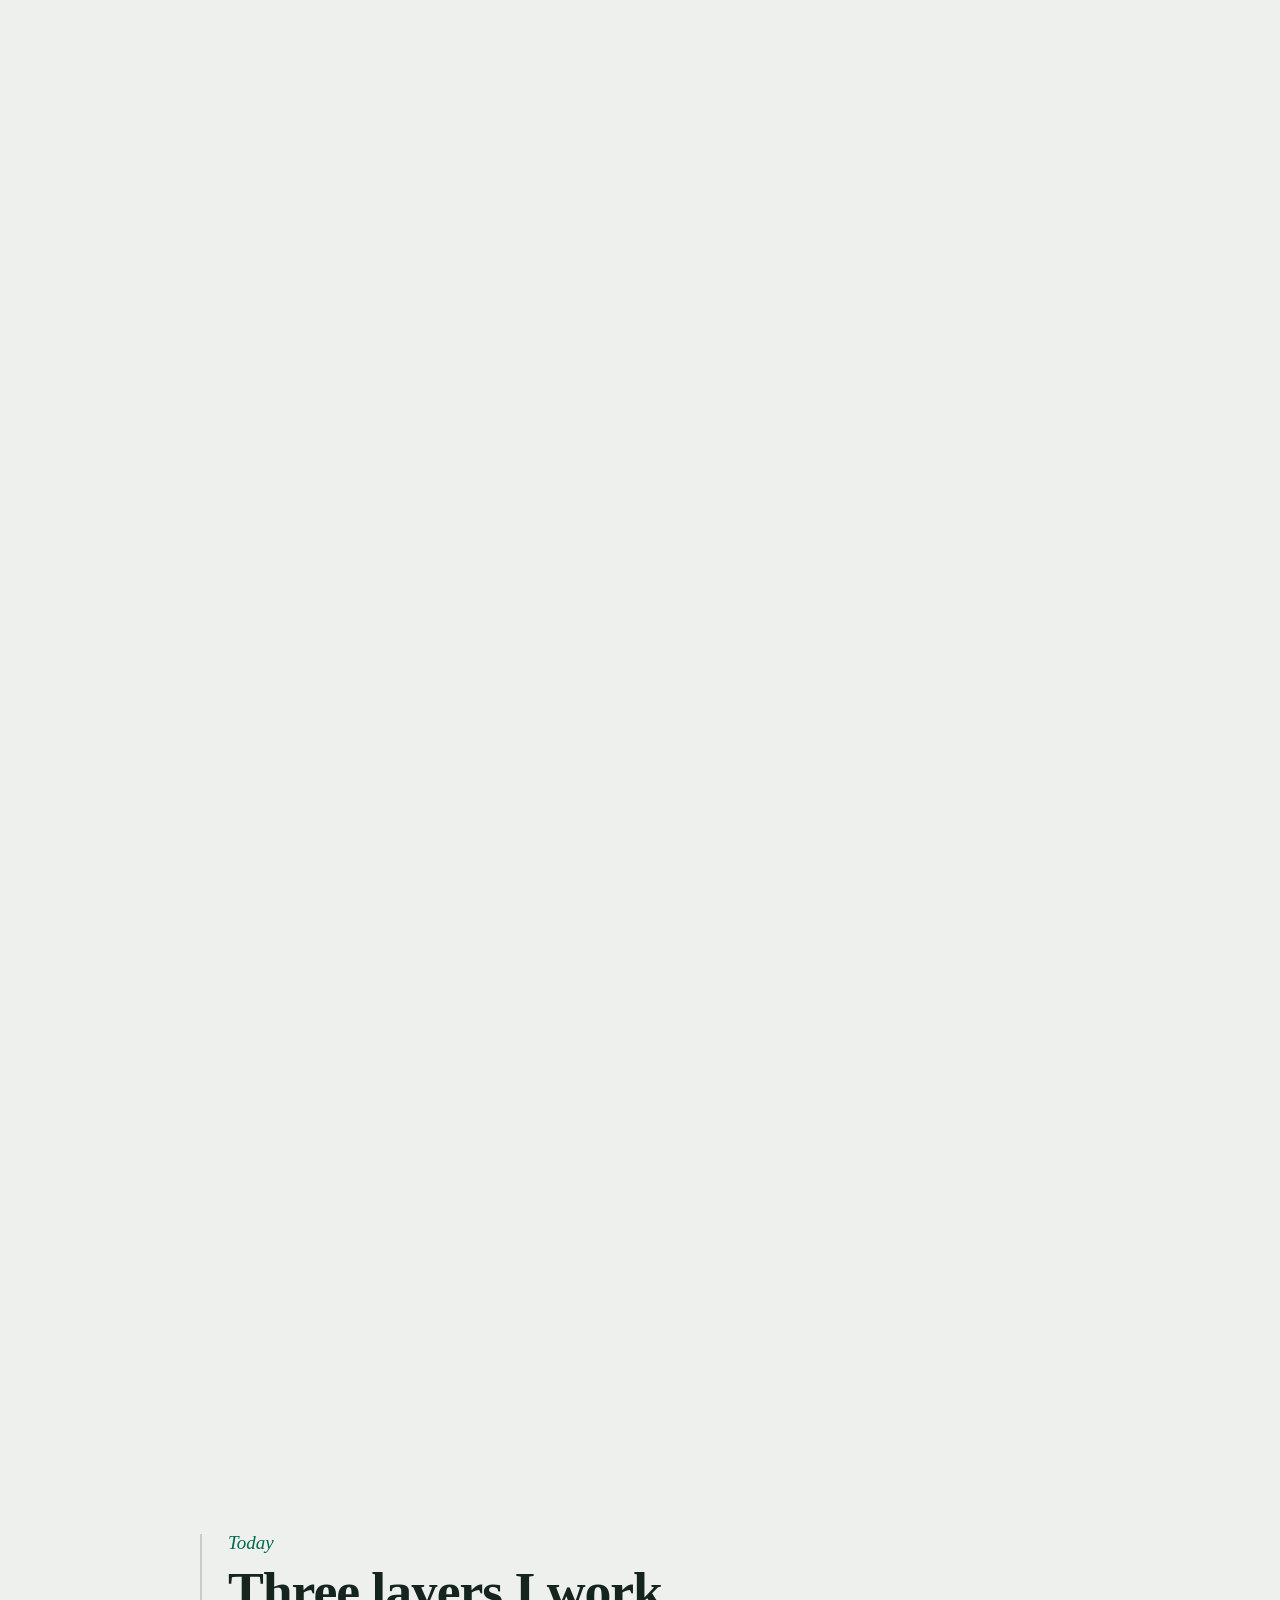
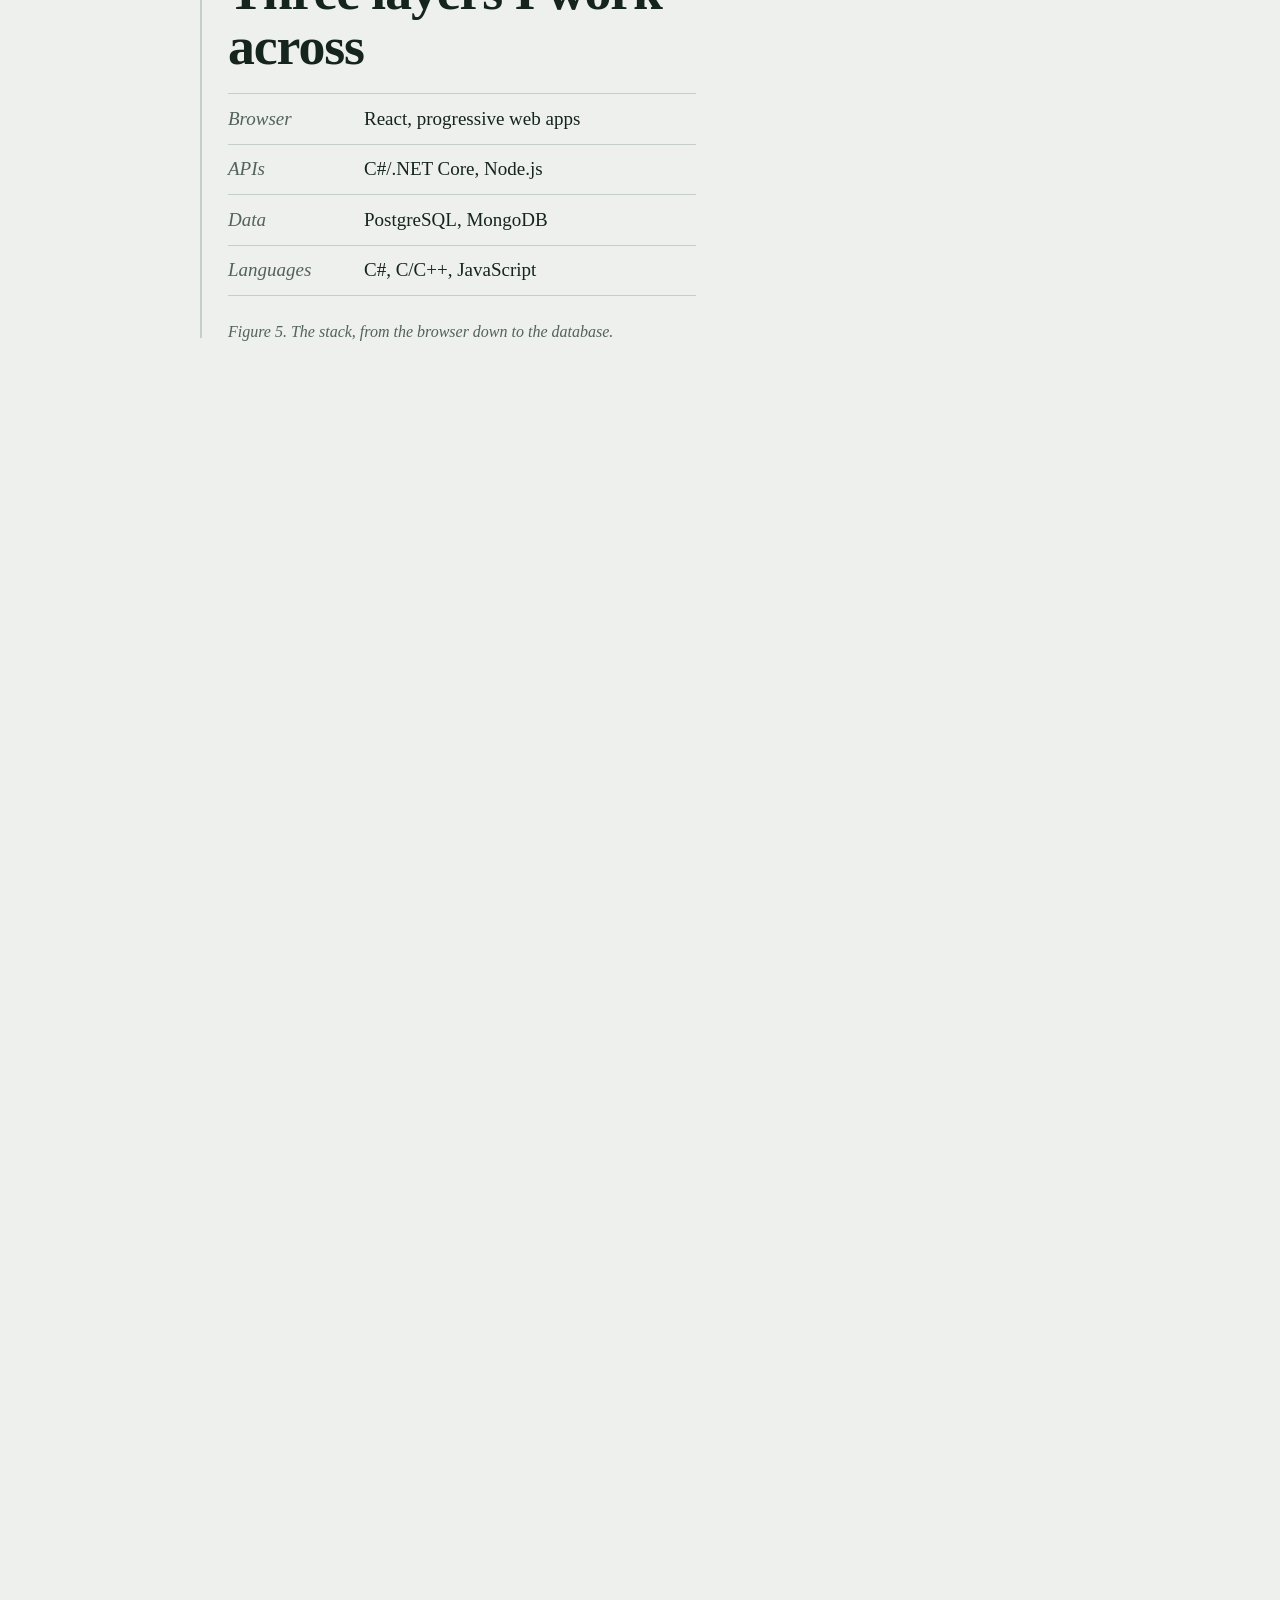
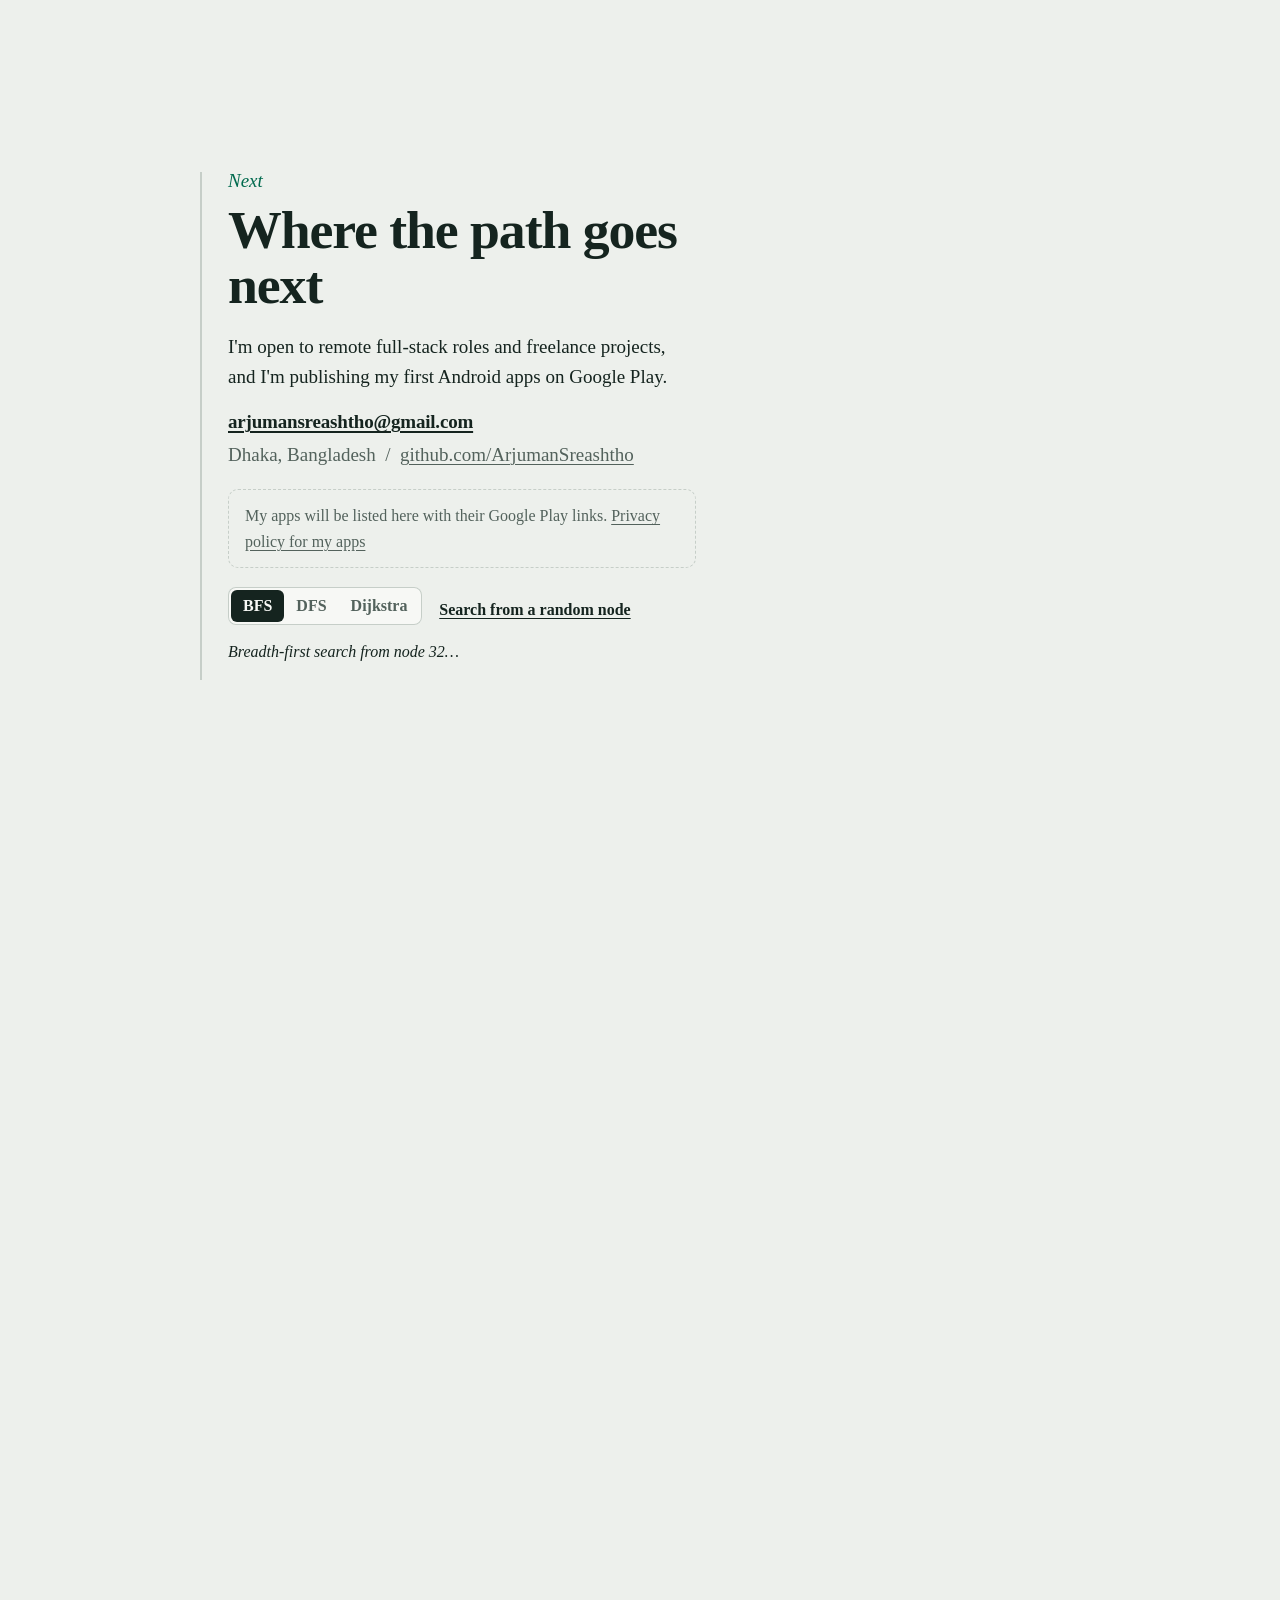
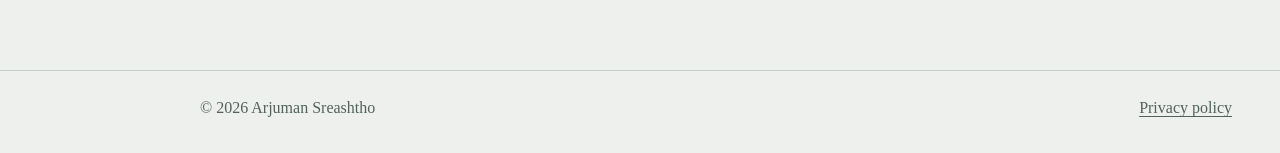
==== commit a4e1df41: "Version CSS and JS links so browsers load the new files" ====
--- a/index.html
+++ b/index.html
@@ -19,7 +19,7 @@
   <meta name="theme-color" content="#edf0ec">
 
   <link rel="icon" href="favicon.svg" type="image/svg+xml">
-  <link rel="stylesheet" href="style.css">
+  <link rel="stylesheet" href="style.css?v=2">
 
   <script type="application/ld+json">
   {
@@ -225,6 +225,6 @@
       <circle cx="21" cy="17" r="2.2" fill="currentColor"/>
     </symbol>
   </svg>
-  <script type="module" src="graph.js"></script>
+  <script type="module" src="graph.js?v=2"></script>
 </body>
 </html>
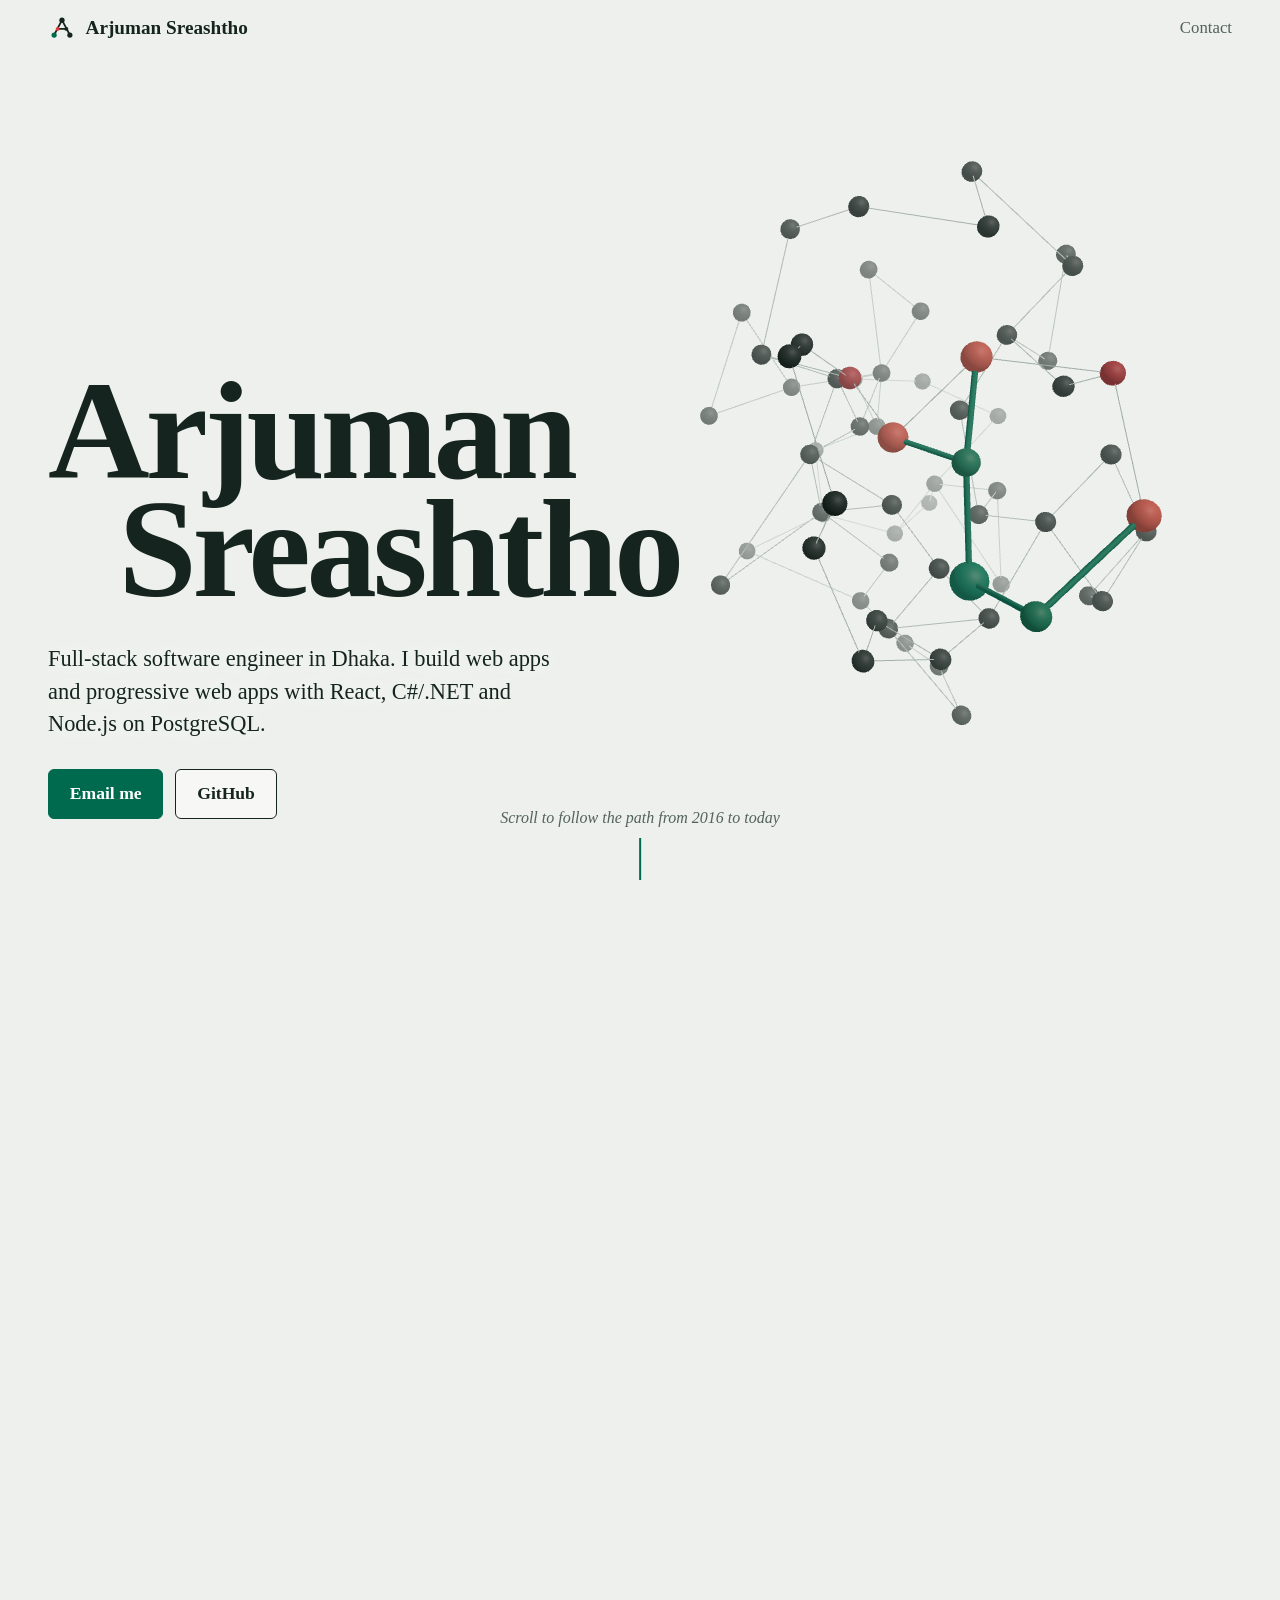
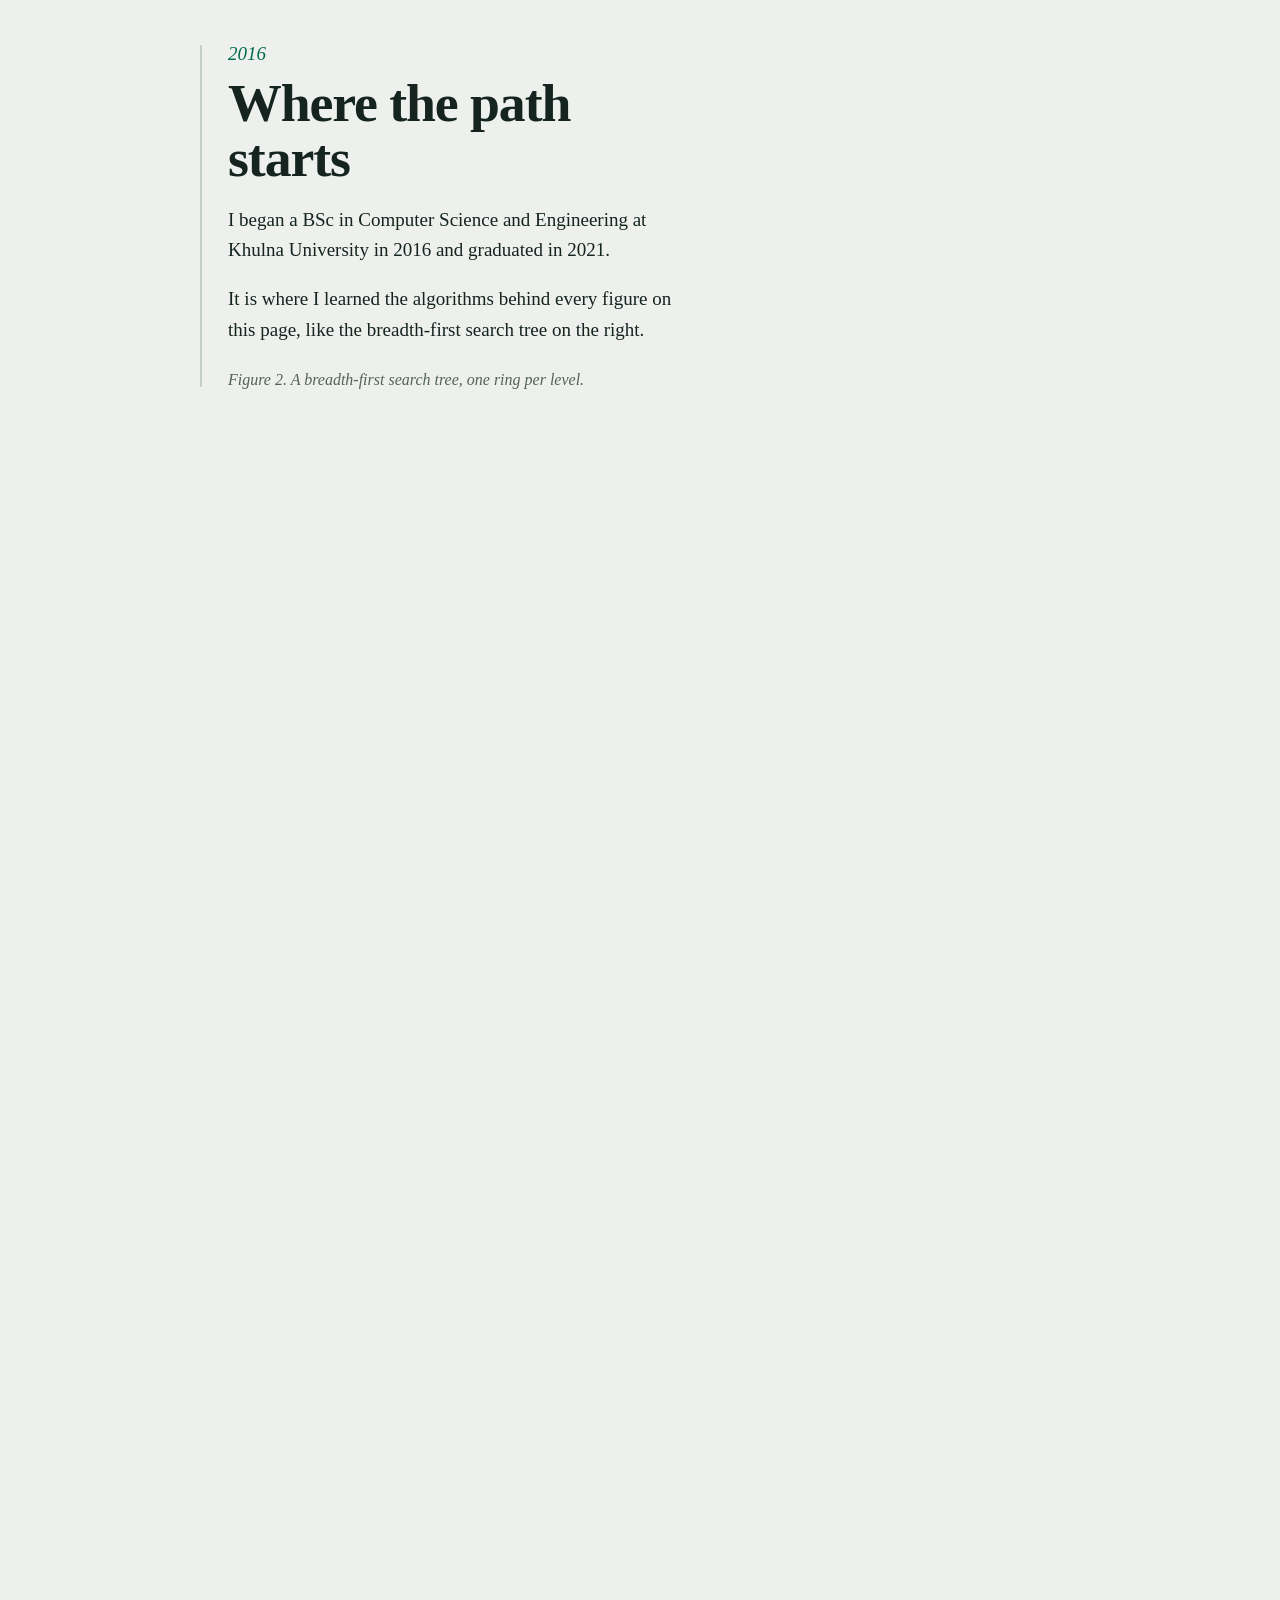
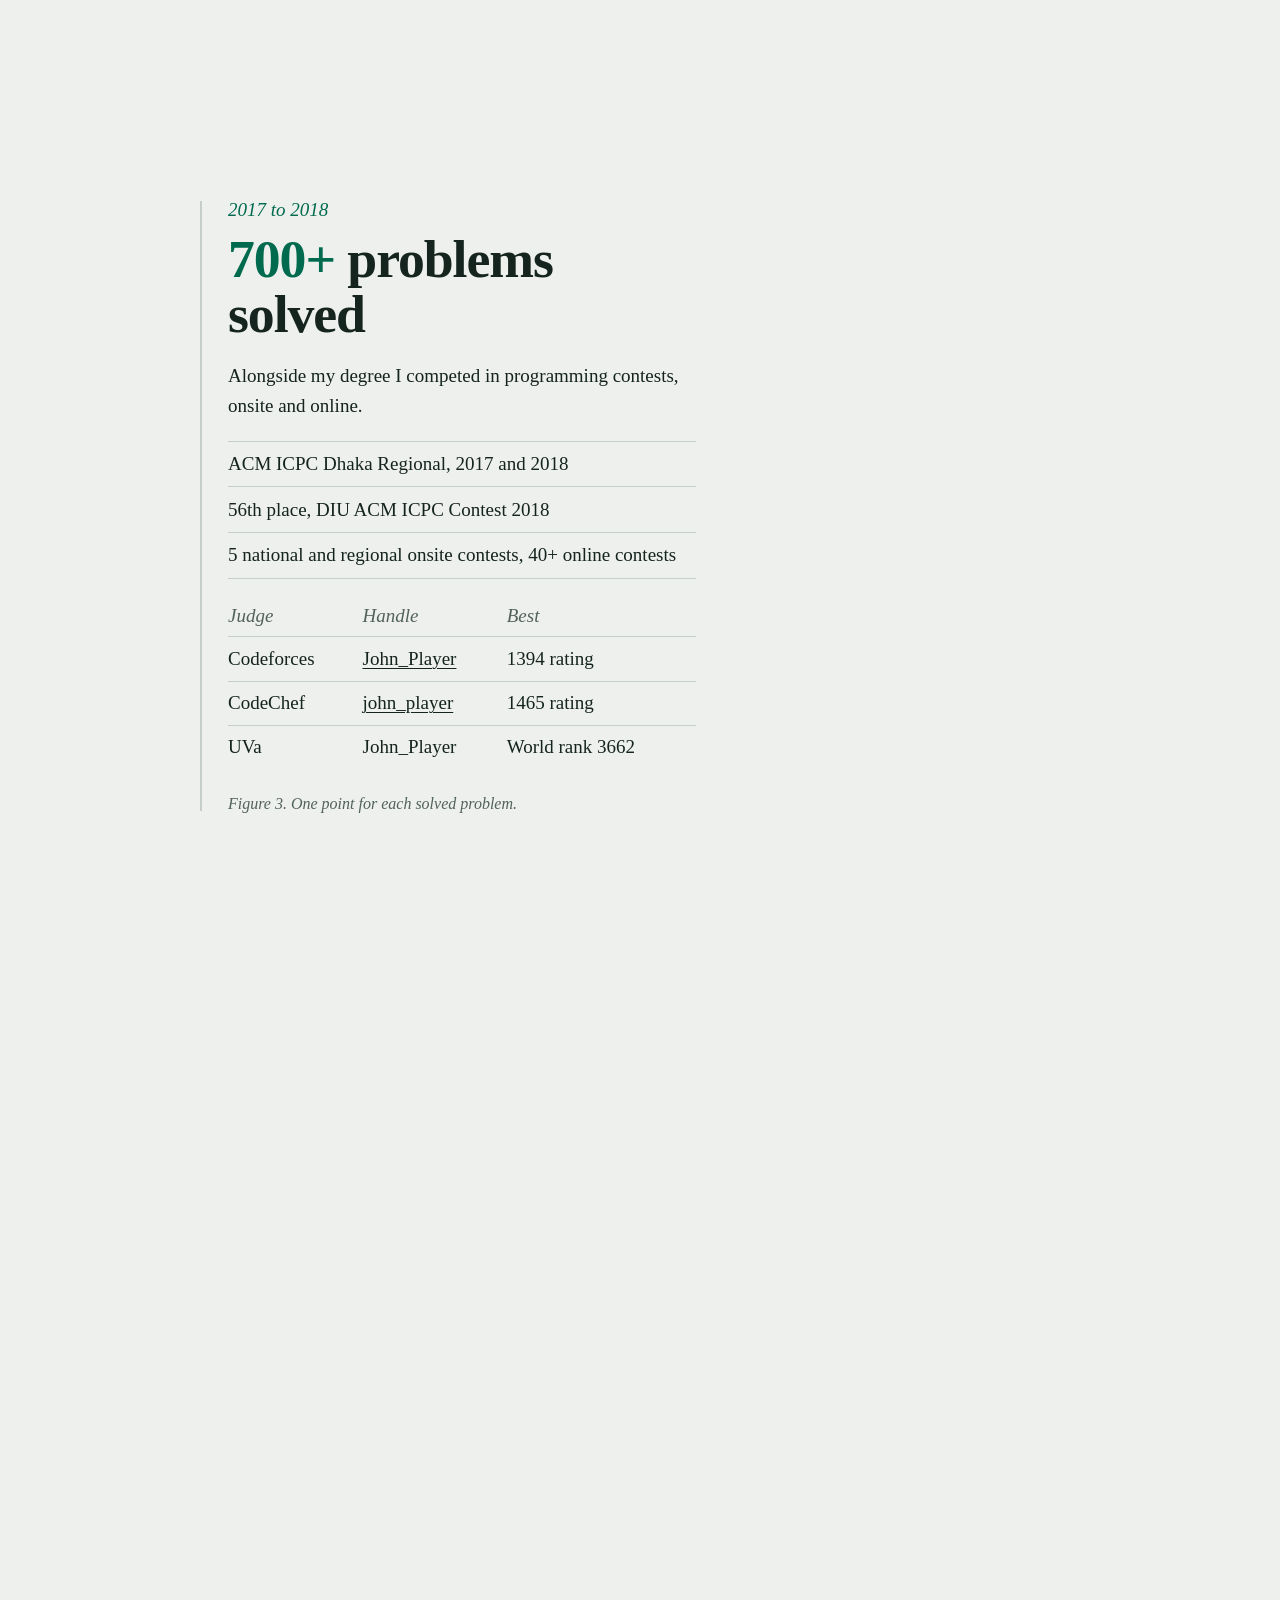
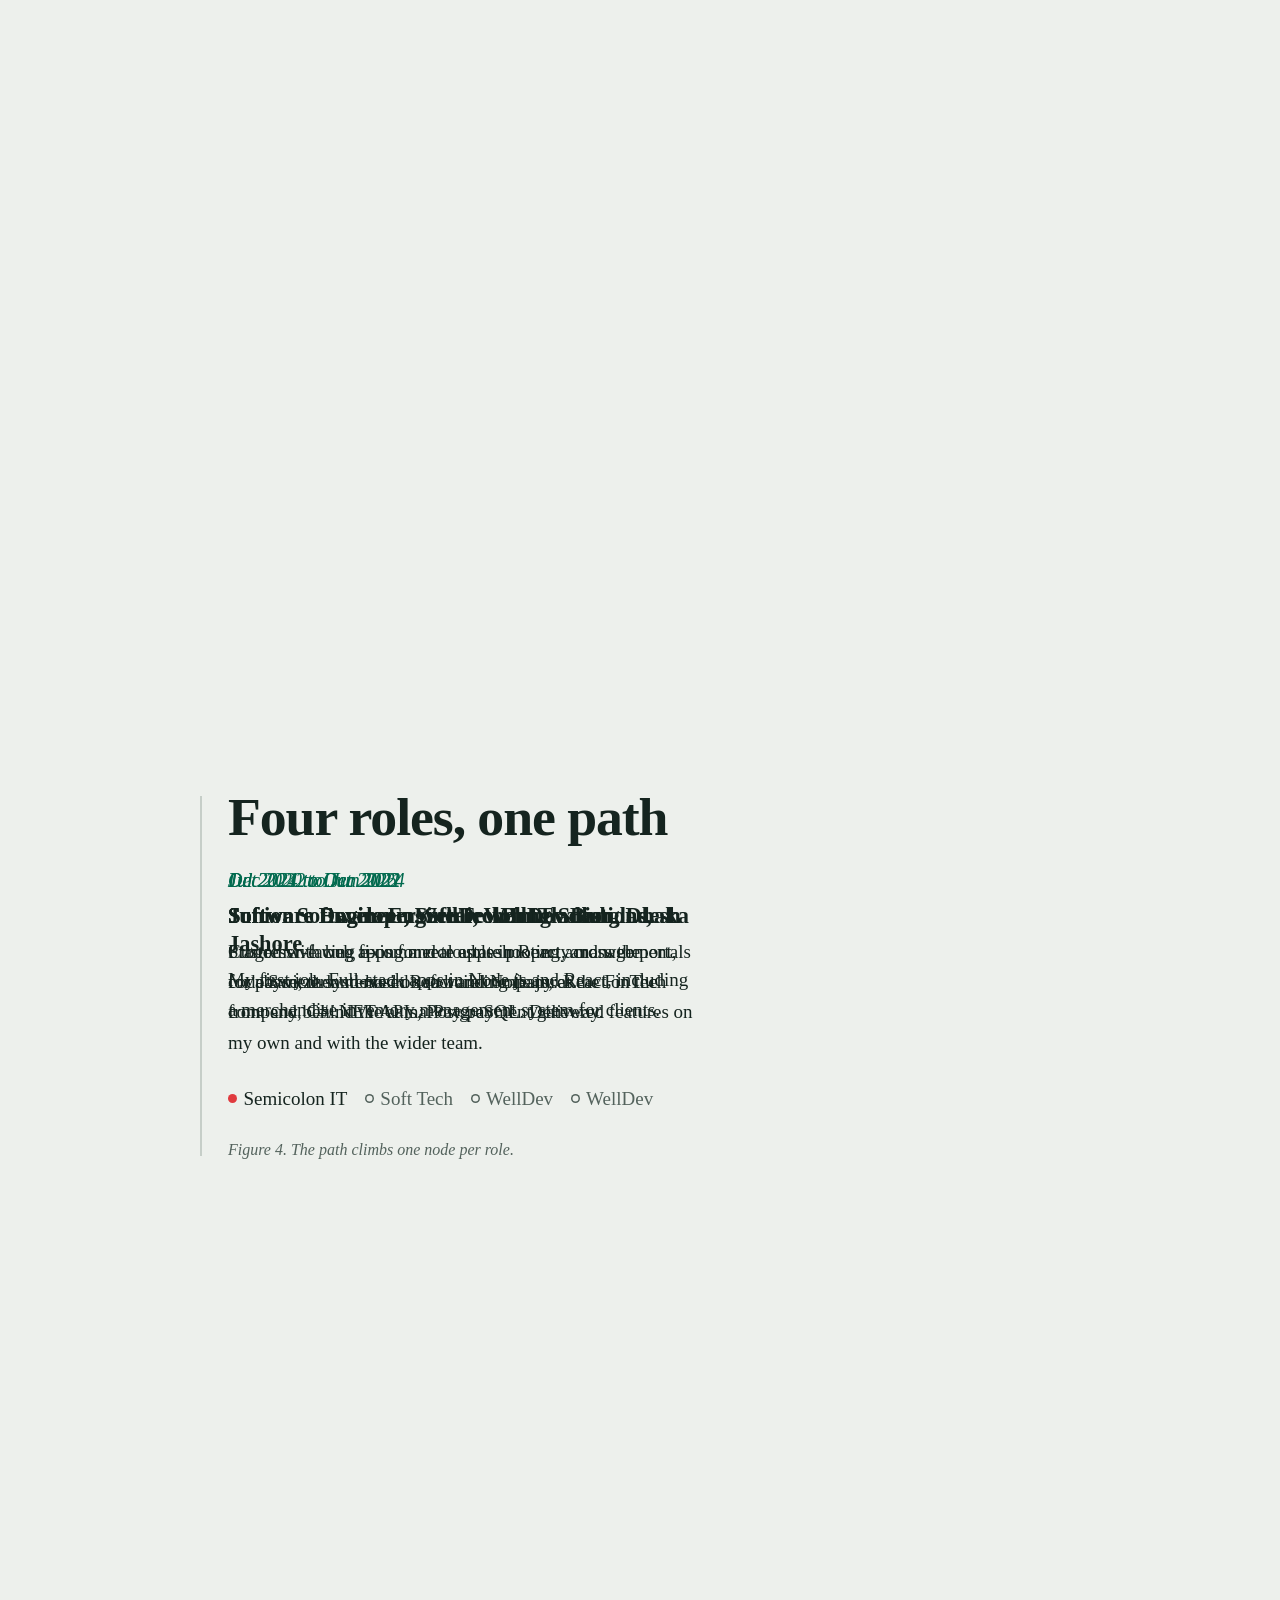
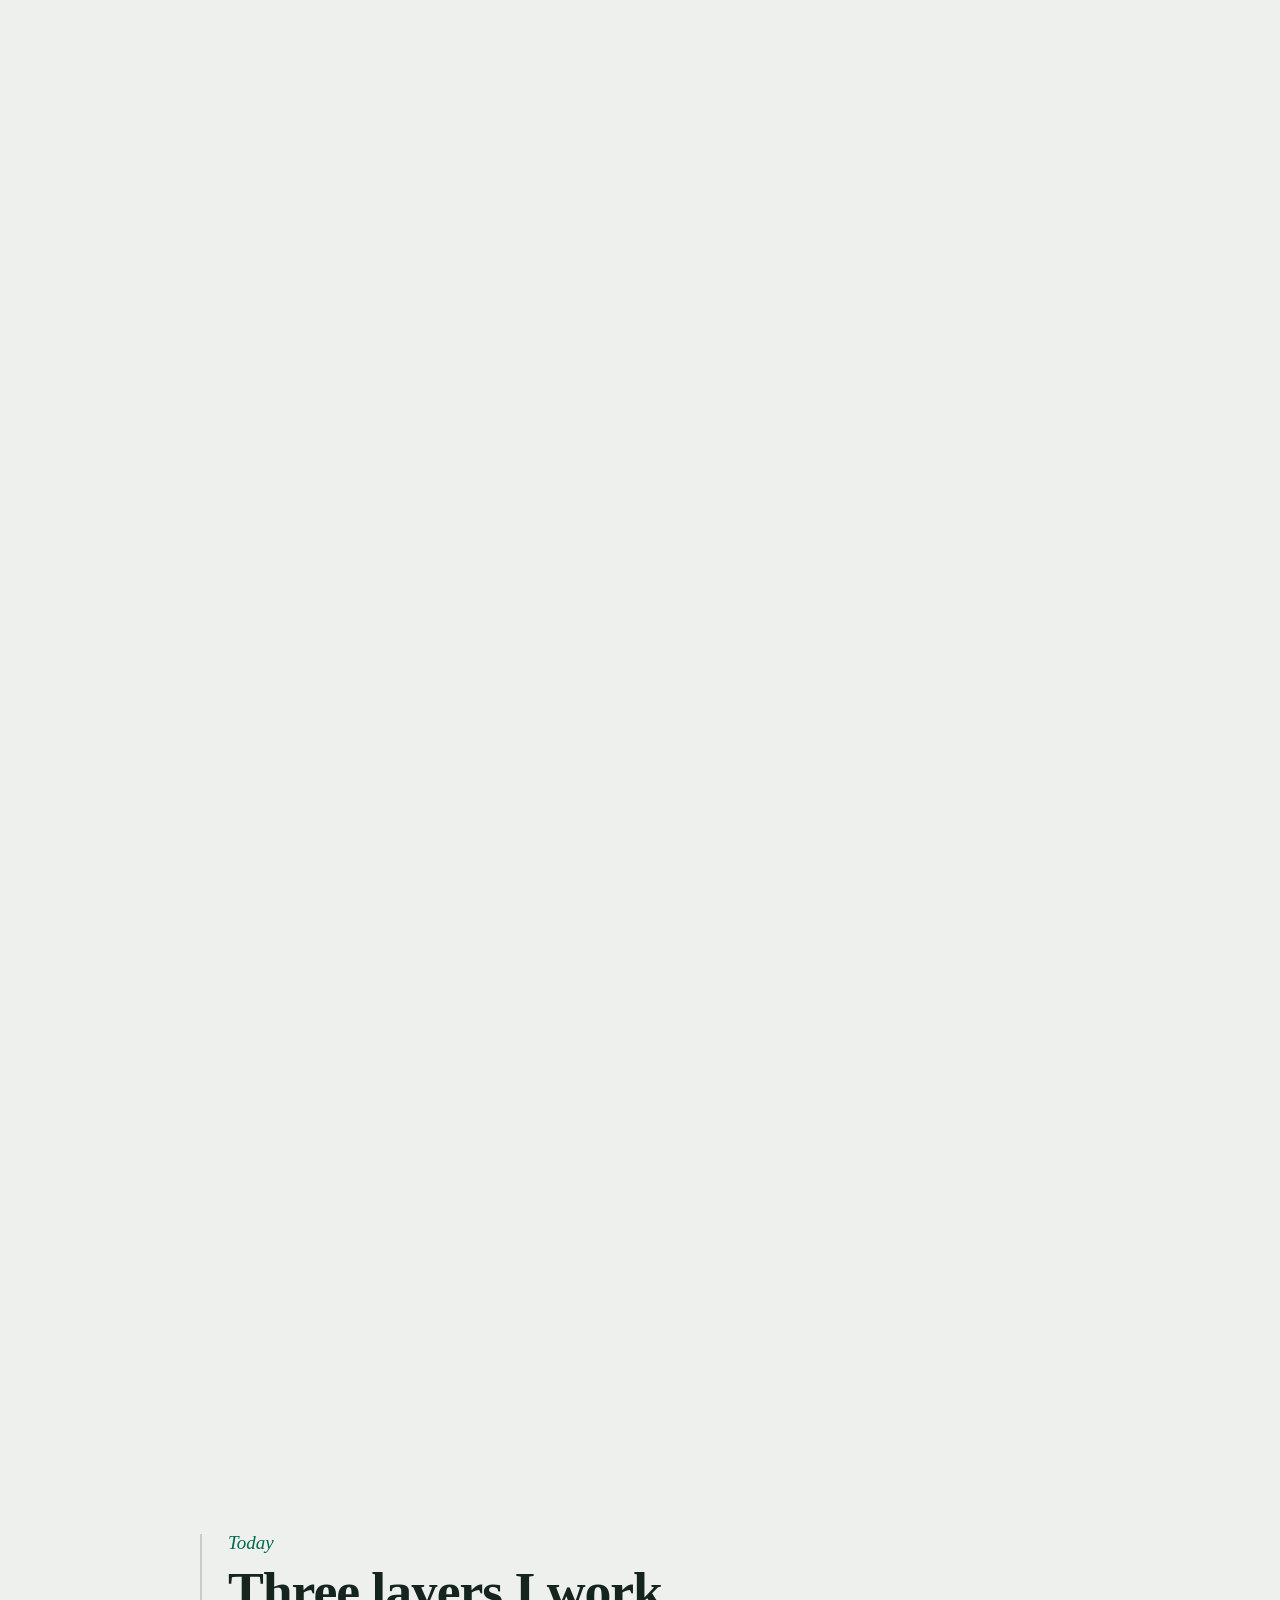
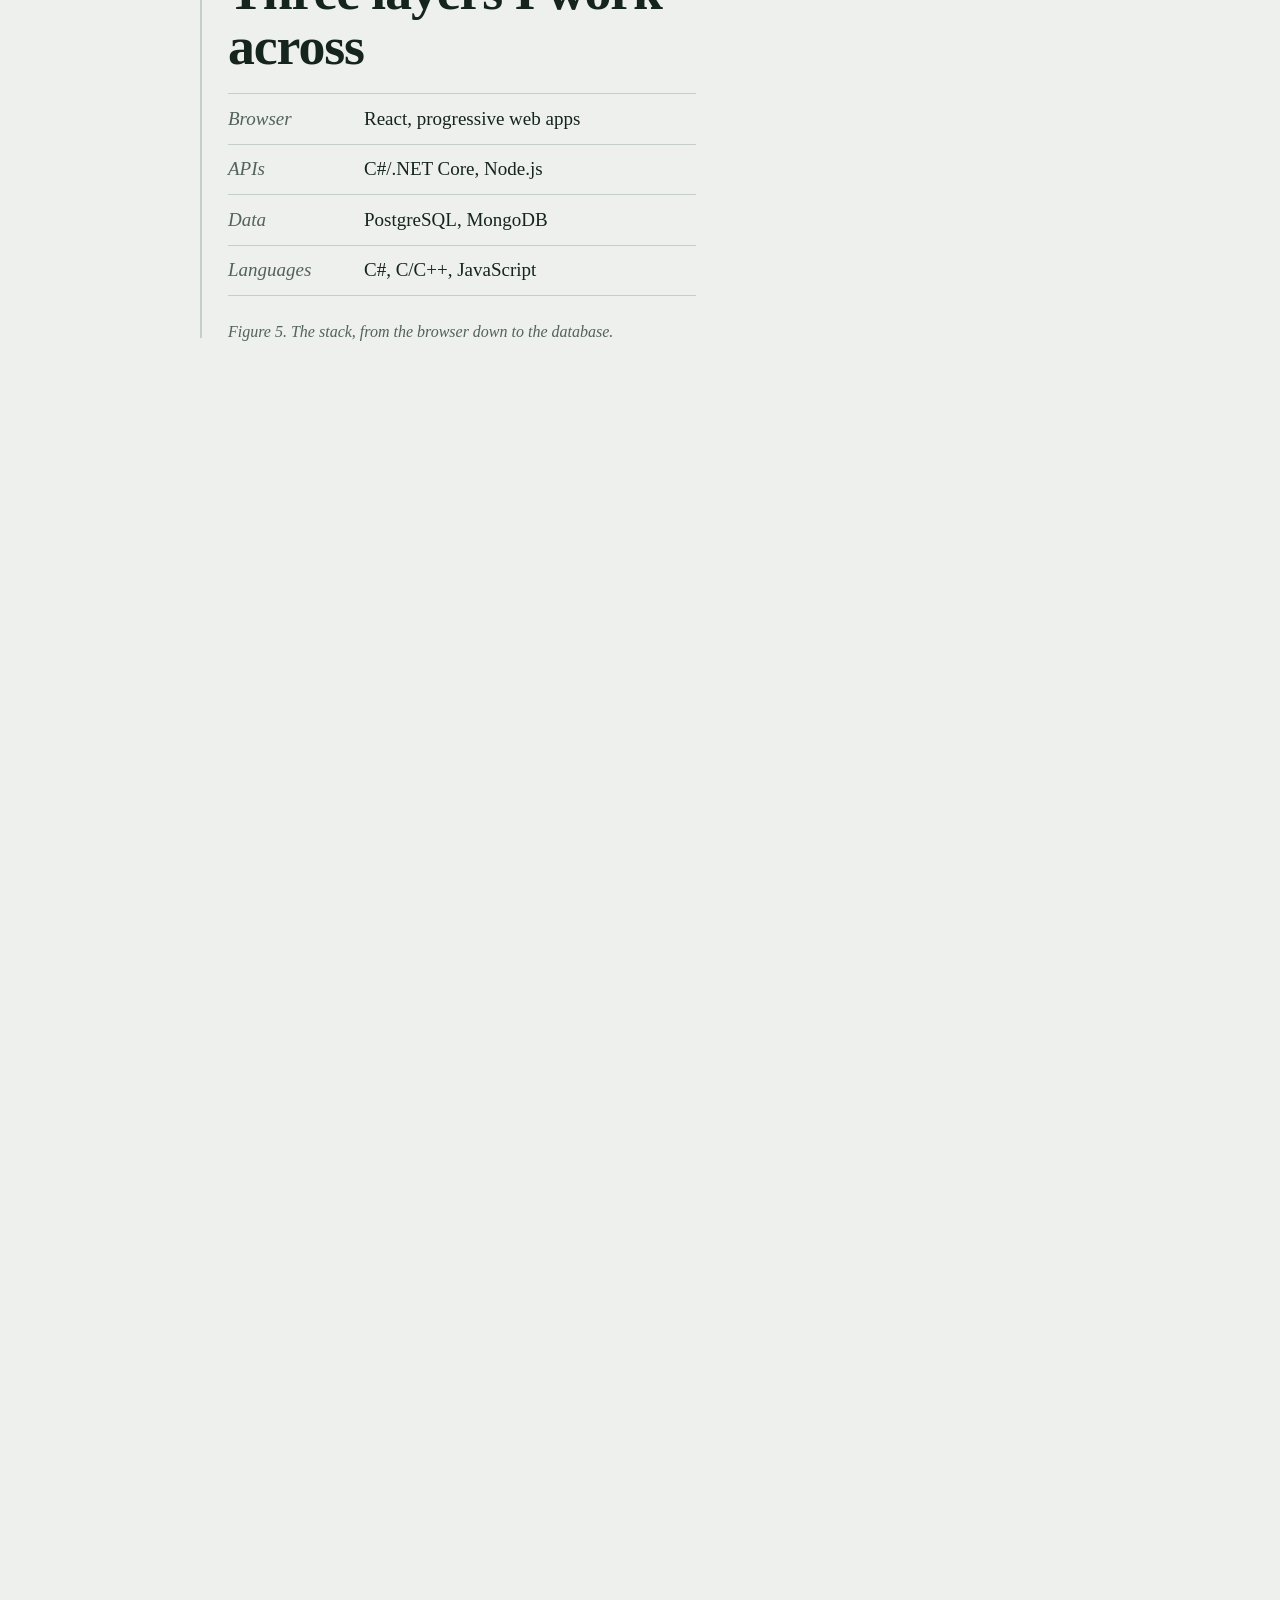
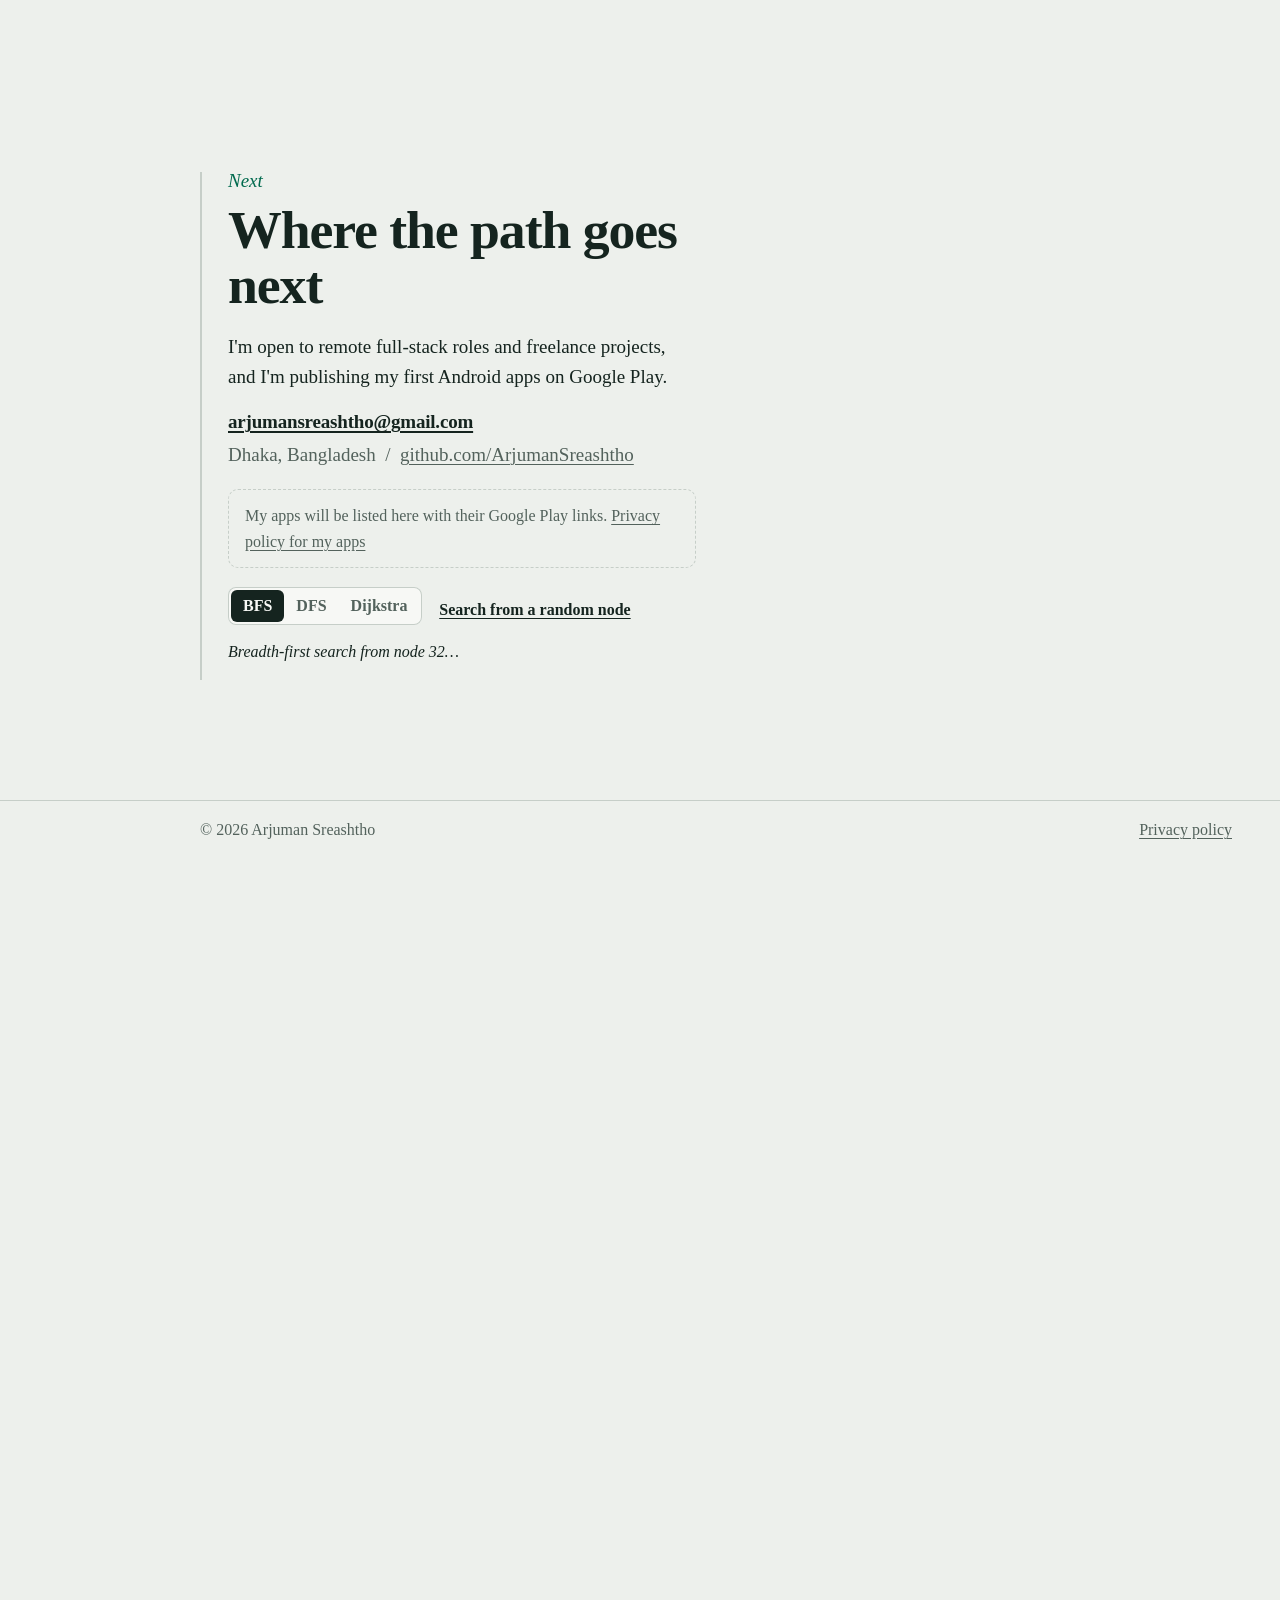
==== commit 027800ba: "Fix header overlap, role crossfade and chapter reveals" ====
--- a/index.html
+++ b/index.html
@@ -19,7 +19,7 @@
   <meta name="theme-color" content="#edf0ec">
 
   <link rel="icon" href="favicon.svg" type="image/svg+xml">
-  <link rel="stylesheet" href="style.css?v=2">
+  <link rel="stylesheet" href="style.css?v=3">
 
   <script type="application/ld+json">
   {
@@ -208,14 +208,14 @@
             <p class="graph-status" id="graph-status" aria-live="polite">Click any node in the graph to search from it.</p>
           </div>
         </div>
+        <footer class="foot">
+          <p>&copy; 2026 Arjuman Sreashtho</p>
+          <p><a href="privacy.html">Privacy policy</a></p>
+        </footer>
       </div>
     </section>
   </main>
 
-  <footer class="foot">
-    <p>&copy; 2026 Arjuman Sreashtho</p>
-    <p><a href="privacy.html">Privacy policy</a></p>
-  </footer>
 
   <svg width="0" height="0" style="position:absolute" aria-hidden="true">
     <symbol id="mark" viewBox="0 0 32 32">
@@ -225,6 +225,6 @@
       <circle cx="21" cy="17" r="2.2" fill="currentColor"/>
     </symbol>
   </svg>
-  <script type="module" src="graph.js?v=2"></script>
+  <script type="module" src="graph.js?v=3"></script>
 </body>
 </html>
--- a/style.css
+++ b/style.css
@@ -86,7 +86,7 @@
   position: fixed; top: 0; left: 0; right: 0; z-index: 10;
   display: flex; align-items: center; justify-content: space-between; gap: 1rem;
   padding: 0.8rem var(--gutter);
-  background: linear-gradient(var(--fog) 30%, color-mix(in srgb, var(--fog) 0%, transparent));
+  background: var(--fog);
 }
 .nav-mark { display: inline-flex; align-items: center; gap: 0.6rem; text-decoration: none; font-weight: 700; font-size: 1.2rem; }
 .nav-cta { font-size: 1.05rem; color: var(--muted); text-decoration: none; }
@@ -178,10 +178,13 @@
 /* work: one role at a time */
 .roles { list-style: none; margin: 0; padding: 0; display: grid; }
 .roles > li {
-  grid-area: 1 / 1; opacity: 0; transform: translateY(18px); visibility: hidden;
-  transition: opacity 0.5s ease, transform 0.5s cubic-bezier(.2,.7,.2,1), visibility 0.5s;
-}
-.roles > li.active { opacity: 1; transform: none; visibility: visible; }
+  grid-area: 1 / 1; opacity: 0; transform: translateY(14px); visibility: hidden;
+  transition: opacity 0.22s ease, transform 0.22s ease, visibility 0s linear 0.22s;
+}
+.roles > li.active {
+  opacity: 1; transform: none; visibility: visible;
+  transition: opacity 0.4s ease 0.2s, transform 0.5s cubic-bezier(.2,.7,.2,1) 0.2s, visibility 0s;
+}
 .roles > li.past { transform: translateY(-18px); }
 .roles p:last-child { margin: 0; }
 .role-steps { list-style: none; display: flex; gap: 1.1rem; padding: 0; margin: 1.6rem 0 0; font-size: var(--step--1); color: var(--muted); flex-wrap: wrap; }
@@ -219,10 +222,10 @@
 .graph-status { margin: 0.4rem 0 0; min-height: 2.8em; color: var(--ink); font-style: italic; line-height: 1.4; }
 
 .foot {
-  position: relative; z-index: 1;
+  position: absolute; left: 0; right: 0; bottom: 0; z-index: 1;
   display: flex; justify-content: space-between; gap: 1rem; flex-wrap: wrap;
-  padding: 1.5rem var(--gutter) 2rem calc(var(--gutter) + 9.5rem);
-  border-top: 1px solid var(--line); background: var(--fog);
+  padding: 1rem var(--gutter) 1.1rem calc(var(--gutter) + 9.5rem);
+  border-top: 1px solid var(--line);
   font-size: var(--step--1); color: var(--muted);
 }
 .foot p { margin: 0; }
@@ -249,7 +252,8 @@
   .panel::before, .panel::after { left: 1rem; top: 1.4rem; bottom: 1.4rem; }
   .panel h2 { font-size: 2rem; margin-bottom: 0.8rem; }
   .prologue .pin { padding: 4rem var(--gutter) 7rem; }
-  .foot { padding-left: var(--gutter); }
+  .foot { position: static; padding-left: 0; padding-right: 0; border: 0; margin-top: 0.8rem; }
+  .finale .pin { flex-direction: column; justify-content: flex-end; align-items: stretch; }
 }
 @media (max-width: 640px) {
   .nav-mark span { display: none; }
